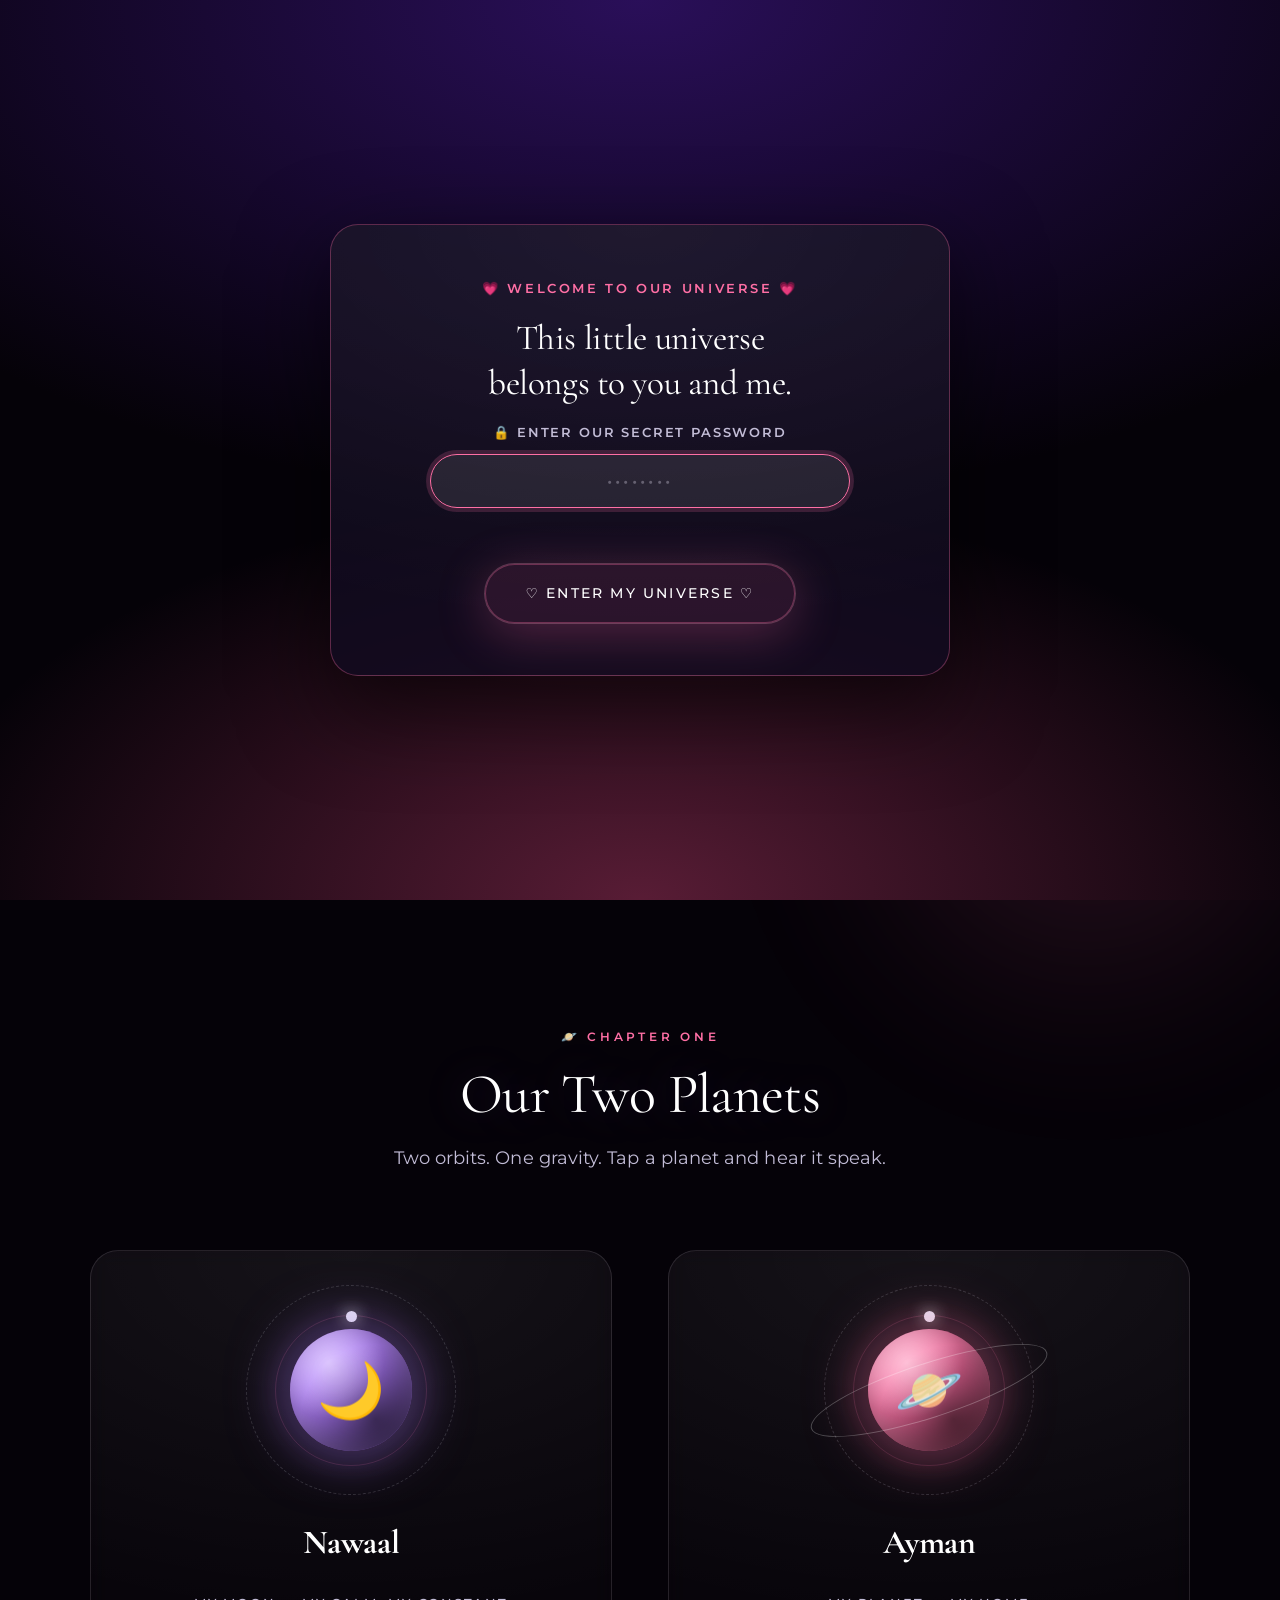
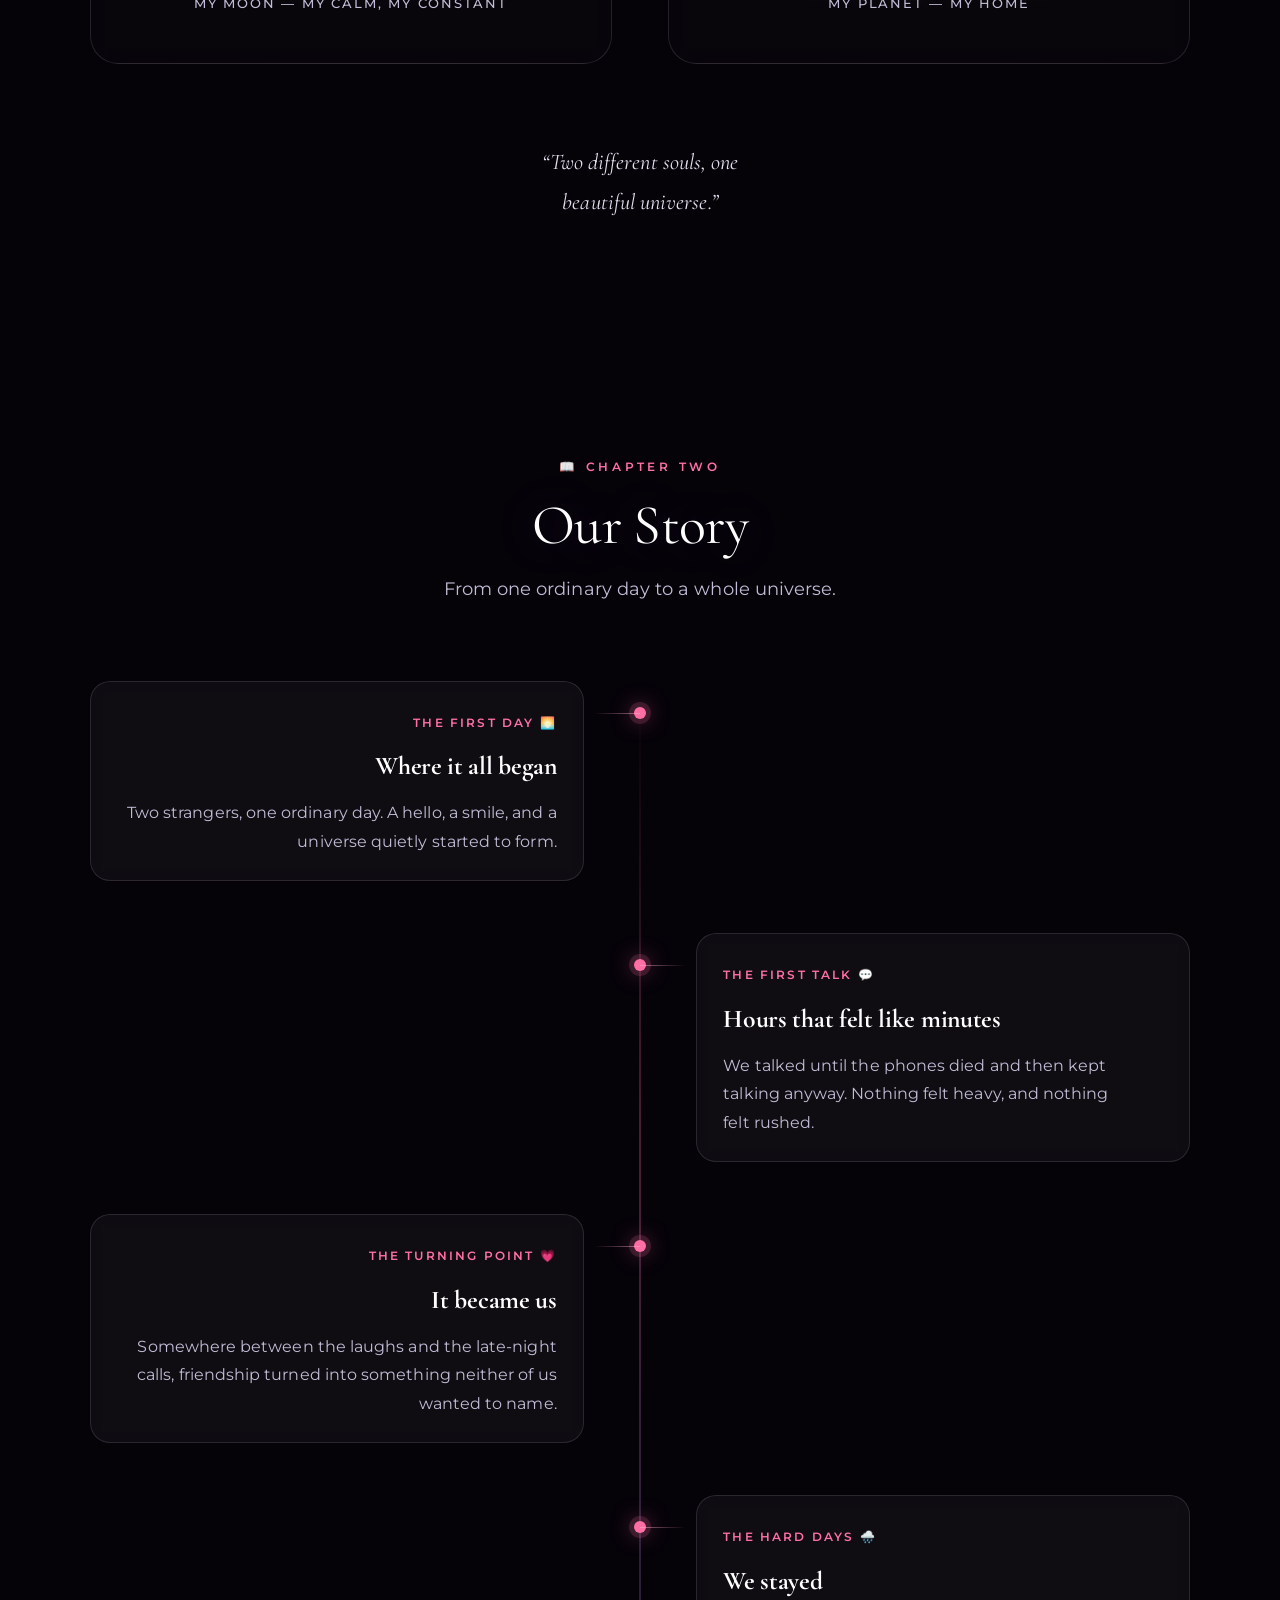
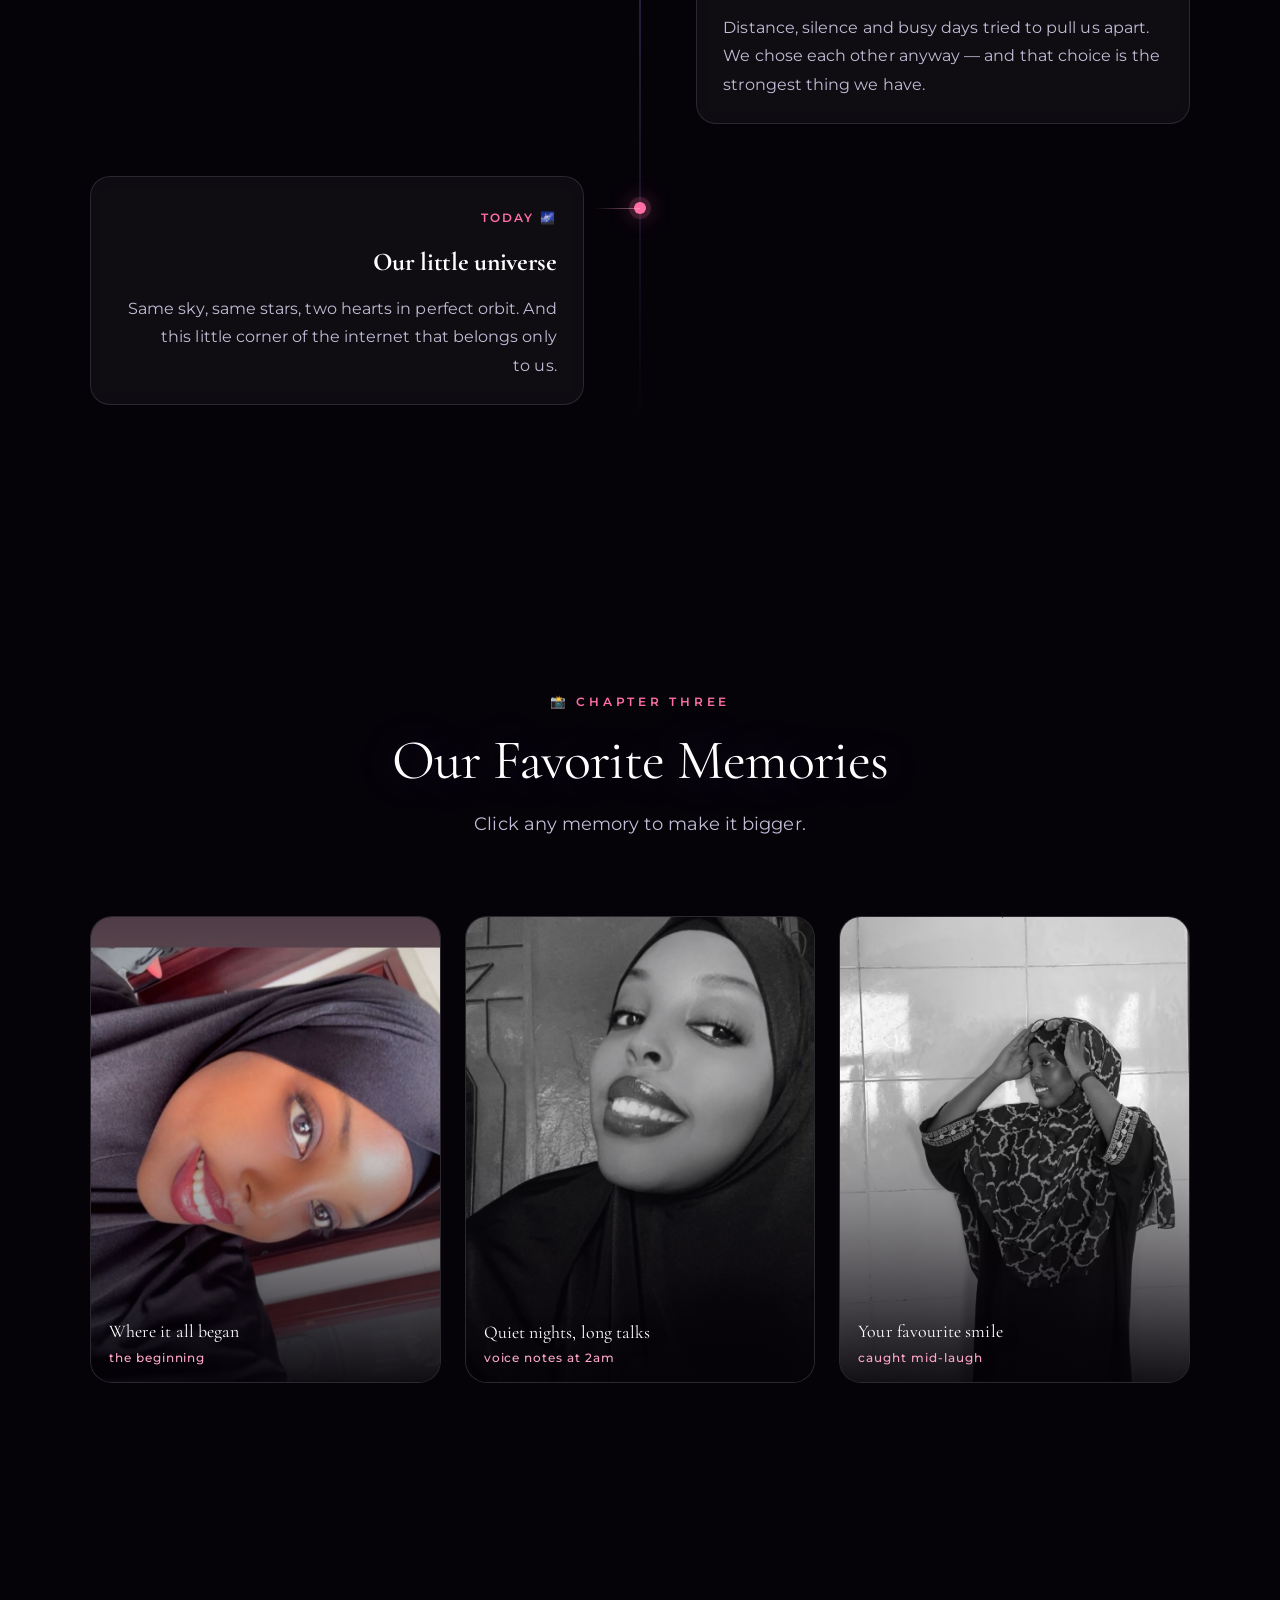
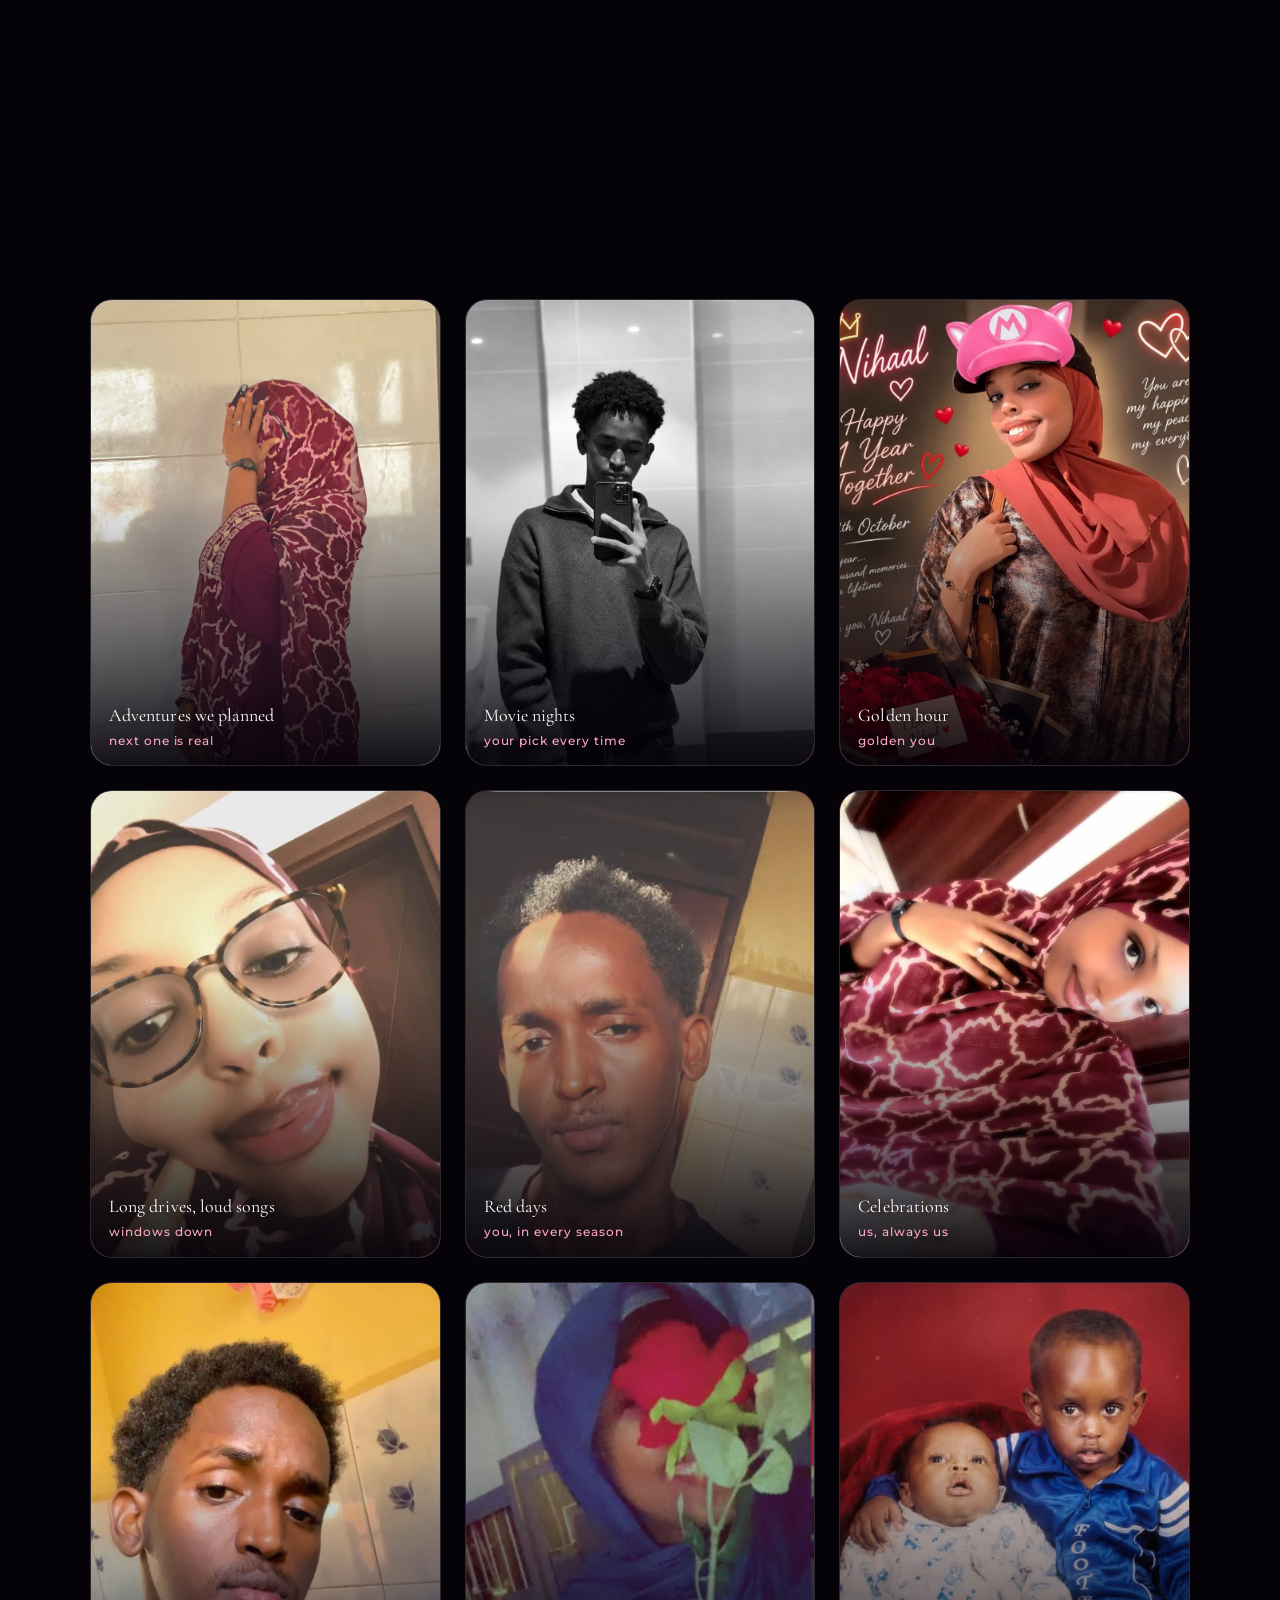
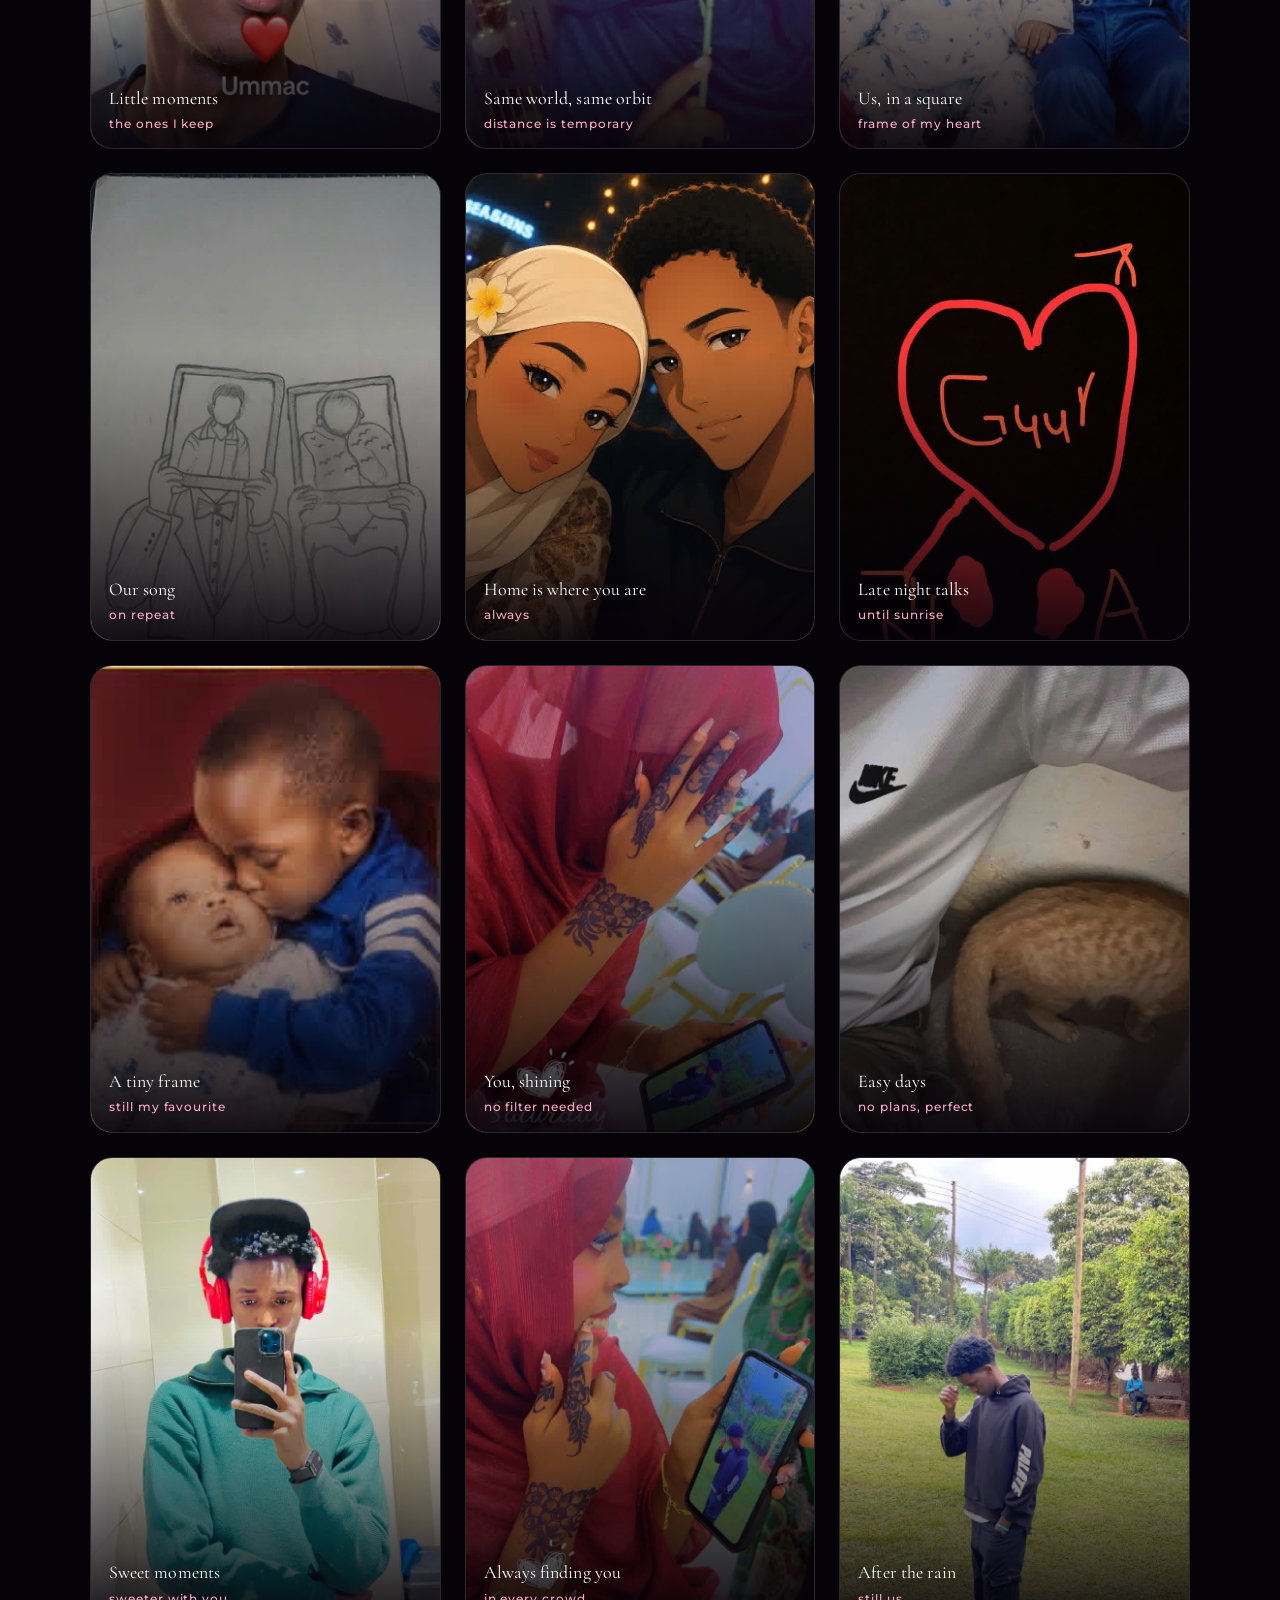
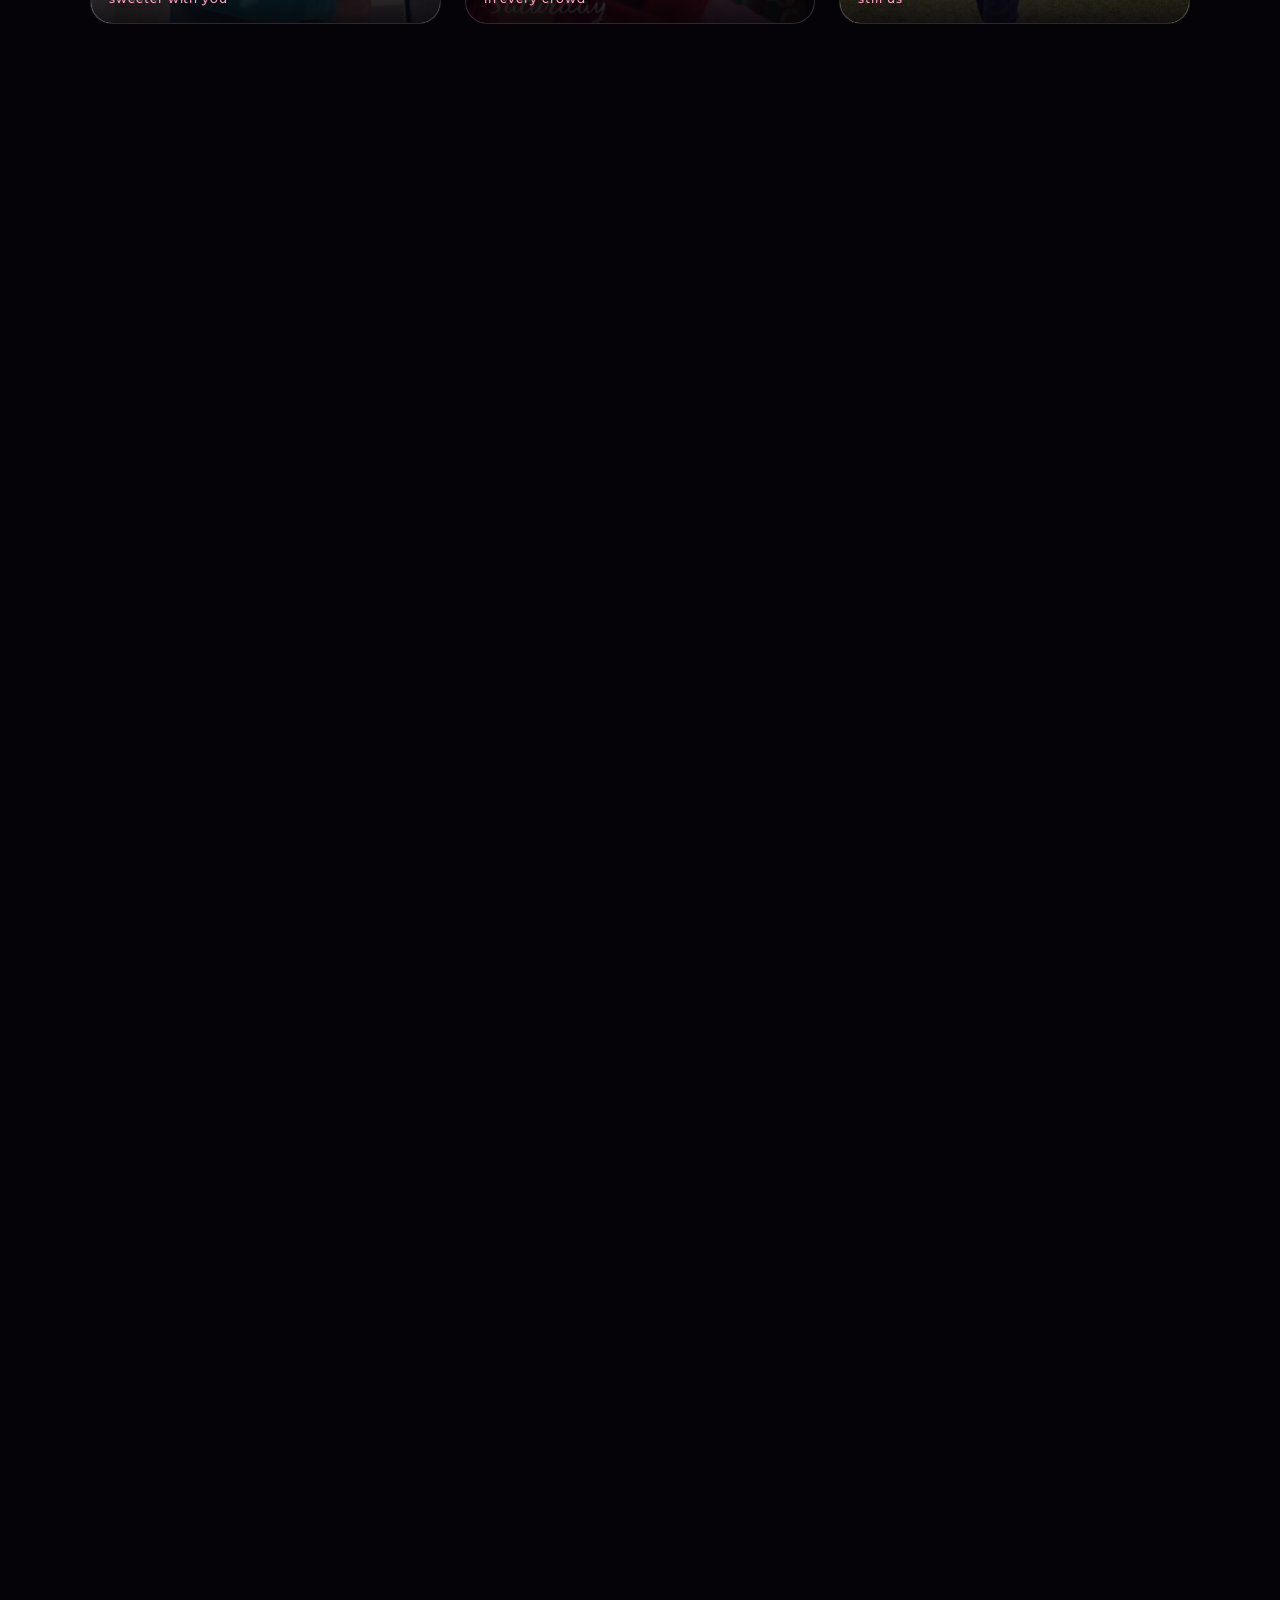
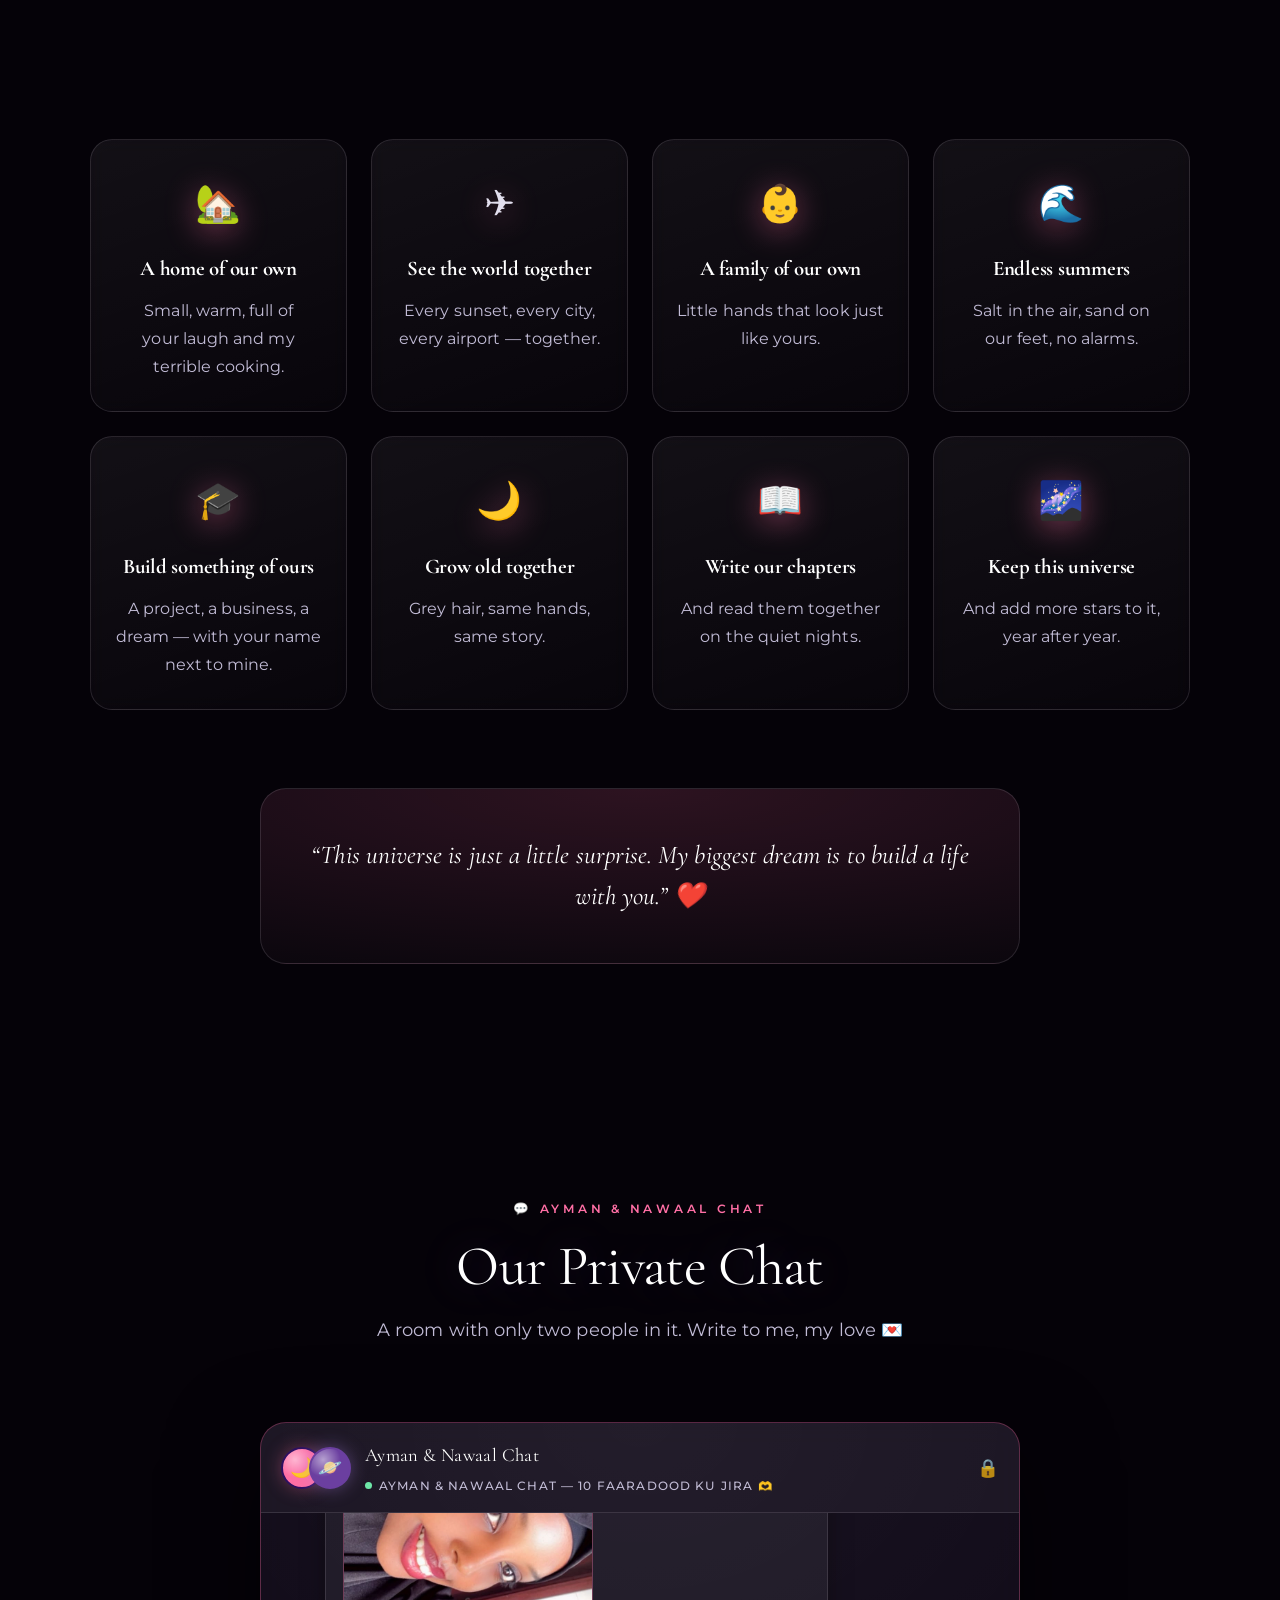
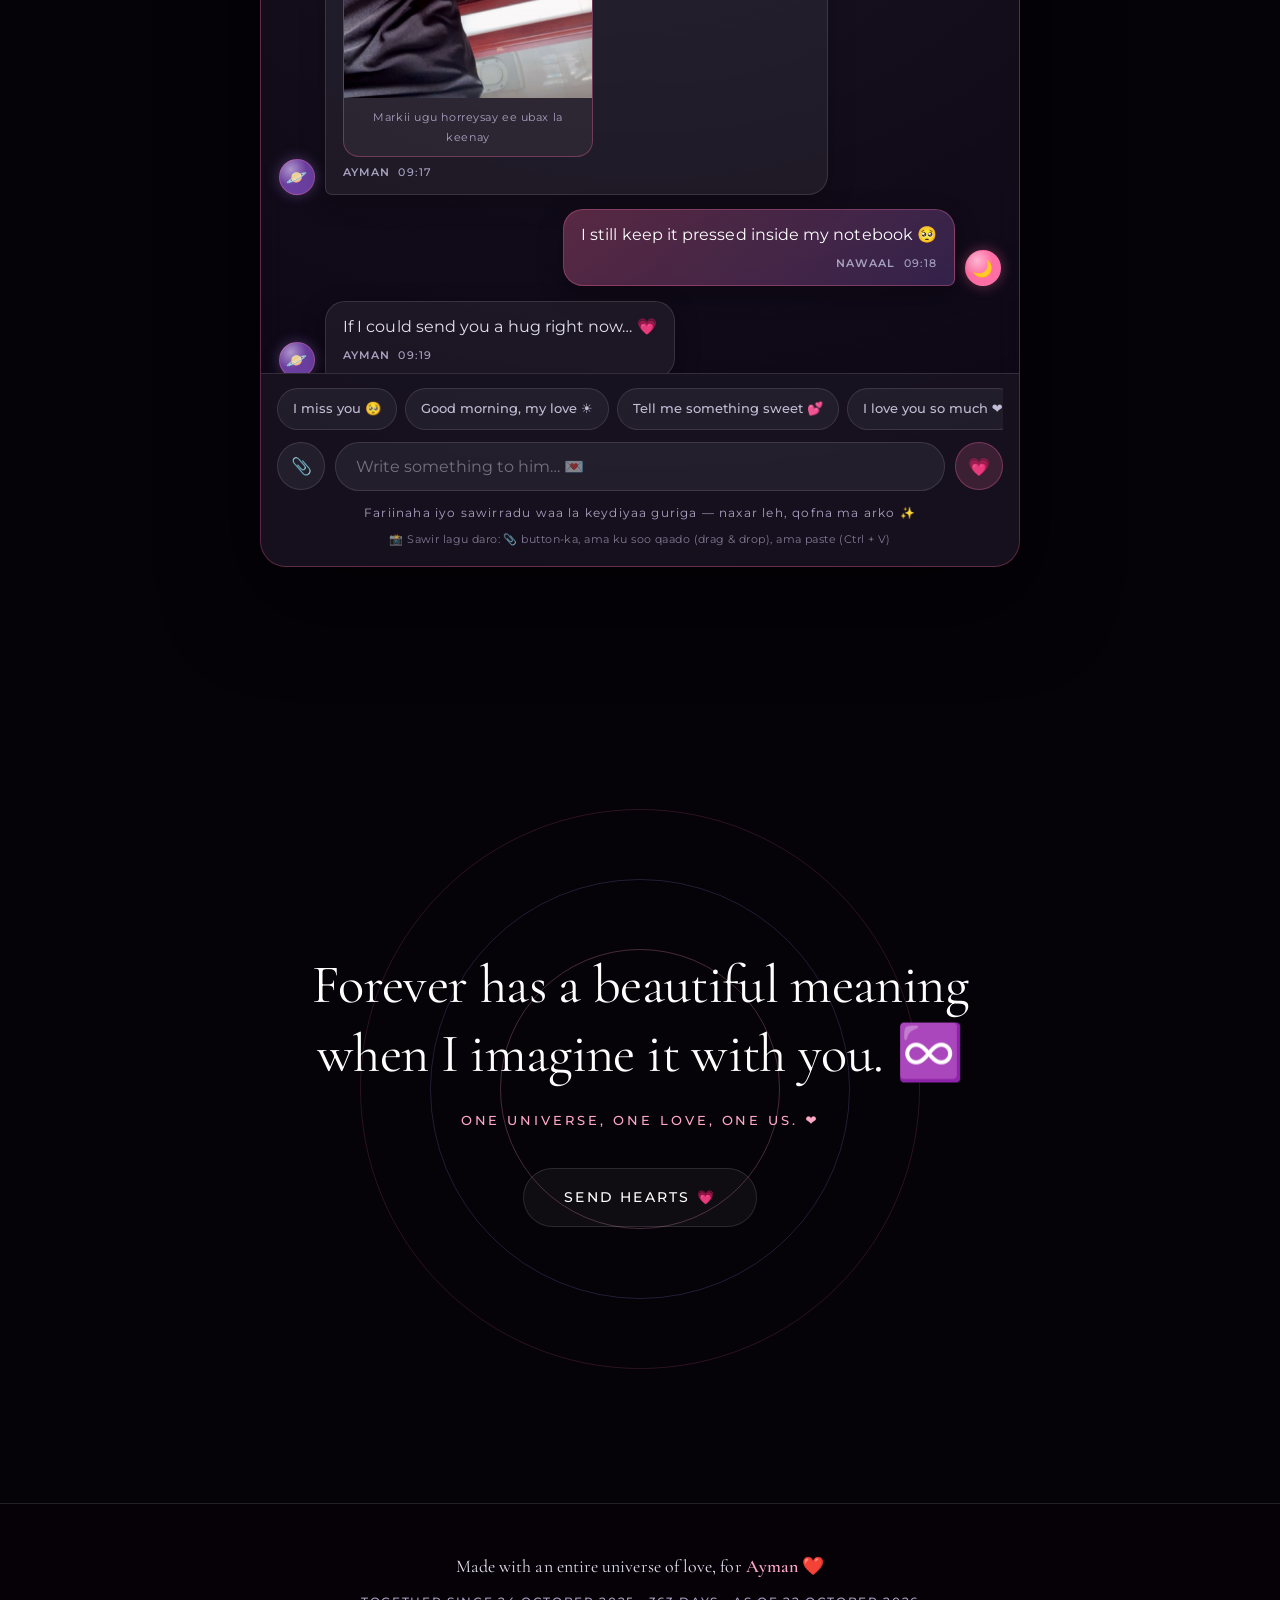
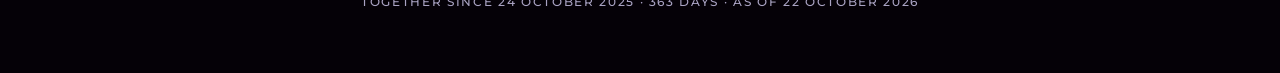
==== index.html @ 91f7f927 "Deploy our little universe to Netlify" ====
<!DOCTYPE html>
<html lang="so">
<head>
<meta charset="UTF-8" />
<meta name="viewport" content="width=device-width, initial-scale=1, viewport-fit=cover" />
<meta name="theme-color" content="#050208" />
<title>🌌 Our Little Universe — Nawaal &amp; Ayman</title>
<meta name="description" content="A universe made for two hearts. Happy Anniversary, My Love." />
<meta name="robots" content="noindex, nofollow" />
<meta property="og:type" content="website" />
<meta property="og:site_name" content="Our Little Universe" />
<meta property="og:title" content="Our Little Universe — Nawaal &amp; Ayman 🌌" />
<meta property="og:description" content="A universe made for two hearts. Happy Anniversary, My Love ❤️" />
<meta property="og:image" content="images/og-cover.jpg" />
<meta property="og:image:alt" content="Nawaal &amp; Ayman — Our Little Universe" />
<meta name="twitter:card" content="summary_large_image" />
<meta name="twitter:title" content="Our Little Universe — Nawaal &amp; Ayman 🌌" />
<meta name="twitter:description" content="A universe made for two hearts." />
<meta name="twitter:image" content="images/og-cover.jpg" />

<link rel="preconnect" href="https://fonts.googleapis.com" />
<link rel="preconnect" href="https://fonts.gstatic.com" crossorigin />
<link href="https://fonts.googleapis.com/css2?family=Cormorant+Garamond:ital,wght@0,400;0,600;1,400;1,600&family=Great+Vibes&family=Montserrat:wght@300;400;500;600&display=swap" rel="stylesheet" />
<link rel="stylesheet" href="assets/css/style.css" />
<link rel="stylesheet" href="assets/css/gate.css" />
<link rel="stylesheet" href="assets/css/chat.css" />
<link rel="stylesheet" href="assets/css/cake.css" />
<link rel="icon" href="data:image/svg+xml,<svg xmlns='http://www.w3.org/2000/svg' viewBox='0 0 100 100'><text y='.9em' font-size='90'>🌌</text></svg>" />
<link rel="apple-touch-icon" href="images/og-cover.jpg" />
<link rel="manifest" href="site.webmanifest" />
<noscript><style>.gate { display: none !important; }</style></noscript>
</head>
<body>

<!-- ============ SECRET GATE ============ -->
<div class="gate" id="gate" role="dialog" aria-modal="true" aria-label="Secret entrance">

  <!-- Step 1 — password -->
  <section class="gate__screen is-active" id="gatePass">
    <div class="gate__card">
      <p class="gate__kicker">💗 Welcome to Our Universe 💗</p>
      <h2 class="gate__title">This little universe belongs to you and me.</h2>
      <form class="gate__form" id="gateForm" novalidate>
        <label class="gate__label" for="gatePassInput">🔒 Enter Our Secret Password</label>
        <input class="gate__input" id="gatePassInput" type="password" autocomplete="off" spellcheck="false" placeholder="••••••••" aria-describedby="gateMsg" />
        <p class="gate__msg" id="gateMsg" role="alert"></p>
        <button class="btn btn--glow gate__submit" type="submit"><span>♡ Enter My Universe ♡</span></button>
      </form>
    </div>
  </section>

  <!-- Step 2 — secret questions -->
  <section class="gate__screen" id="gateQuiz">
    <div class="gate__card">
      <p class="gate__kicker" id="quizKicker">Question 1 ❤️</p>
      <h2 class="gate__title" id="quizQuestion">What is my name?</h2>
      <div class="gate__options" id="quizOptions"></div>
      <p class="gate__msg" id="quizMsg" role="alert"></p>
      <div class="gate__progress"><i id="quizBar"></i></div>
    </div>
  </section>

  <!-- Step 3 — unlocked -->
  <section class="gate__screen" id="gateDone">
    <div class="gate__card">
      <p class="gate__kicker">🌌</p>
      <h2 class="gate__title gate__title--win">CONGRATULATIONS, MY LOVE! ❤️</h2>
      <p class="gate__lead">You have unlocked our little universe.</p>
      <button class="btn btn--glow" id="gateEnter" type="button"><span>✨ ENTER OUR UNIVERSE ✨</span></button>
    </div>
  </section>

</div>

<!-- ============ CELEBRATION CAKE ============ -->
<div class="cake" id="cake" hidden role="dialog" aria-modal="true" aria-label="Happy anniversary">
  <div class="cake__confetti" id="cakeConfetti" aria-hidden="true"></div>
  <div class="cake__inner">
    <p class="cake__kicker">🎂 Our Little Universe</p>
    <h2 class="cake__title">Happy Anniversary</h2>
    <p class="cake__names">Ayman &amp; Nawaal</p>
    <p class="cake__since" id="cakeSince"></p>

    <div class="cake__stage" aria-hidden="true">
      <div class="cake__glow"></div>
      <div class="cake__candles">
        <span class="candle"><i class="candle__flame"></i><i class="candle__smoke"></i></span>
        <span class="candle"><i class="candle__flame"></i><i class="candle__smoke"></i></span>
        <span class="candle"><i class="candle__flame"></i><i class="candle__smoke"></i></span>
        <span class="candle"><i class="candle__flame"></i><i class="candle__smoke"></i></span>
        <span class="candle"><i class="candle__flame"></i><i class="candle__smoke"></i></span>
      </div>
      <div class="cake__layer cake__layer--top">
        <span class="cake__drip" style="left: 12px"></span>
        <span class="cake__drip" style="left: 52px"></span>
        <span class="cake__drip" style="left: 92px"></span>
      </div>
      <div class="cake__layer cake__layer--mid">
        <span class="cake__drip" style="left: 16px"></span>
        <span class="cake__drip" style="left: 66px"></span>
        <span class="cake__drip" style="left: 116px"></span>
      </div>
      <div class="cake__layer cake__layer--bottom">
        <span class="cake__drip" style="left: 22px"></span>
        <span class="cake__drip" style="left: 82px"></span>
        <span class="cake__drip" style="left: 142px"></span>
      </div>
      <div class="cake__sugar"></div>
      <div class="cake__plate"></div>
    </div>

    <button class="btn btn--glow cake__btn" id="cakeBtn" type="button"><span>🎂 Blow out the candles</span></button>
    <p class="cake__hint">Tag si uu dabadeed uu u galaa universe-ka 🌌</p>
  </div>
</div>

<!-- ============ BACKGROUND LAYERS ============ -->
<canvas id="starfield" aria-hidden="true"></canvas>
<div class="nebula nebula--1" aria-hidden="true"></div>
<div class="nebula nebula--2" aria-hidden="true"></div>
<div class="nebula nebula--3" aria-hidden="true"></div>
<div class="cursor-glow" id="cursorGlow" aria-hidden="true"></div>

<!-- ============ WELCOME / LOADER ============ -->
<div class="loader" id="loader">
  <div class="loader__inner">
    <p class="loader__eyebrow">A universe of two</p>
    <h1 class="loader__title">Welcome to Our Universe,<br /><span class="gradient-text">Ayman</span> ❤️</h1>
    <p class="loader__text">Out of billions of people, somehow, my heart found you.</p>
    <button class="btn btn--glow" id="enterBtn" type="button">
      <span>Enter Our Universe</span> <span class="btn__spark">✨</span>
    </button>
    <p class="loader__hint">🎵 Our piano starts when you enter</p>
  </div>
  <div class="loader__fade"></div>
</div>

<!-- ============ NAV ============ -->
<header class="nav" id="nav">
  <a class="nav__logo" href="#home">
    <span class="nav__logo-mark">✦</span>
    <span class="nav__logo-text">N &amp; A</span>
  </a>
  <nav class="nav__links" id="navLinks">
    <a href="#planets">Planets</a>
    <a href="#story">Story</a>
    <a href="#memories">Memories</a>
    <a href="#letter">Letter</a>
    <a href="#future">Future</a>
    <a href="#chat">Chat</a>
  </nav>
  <button class="nav__burger" id="navBurger" type="button" aria-label="Menu" aria-expanded="false">
    <span></span><span></span><span></span>
  </button>
  <button class="nav__music" id="musicBtn" type="button" aria-label="Toggle music" aria-pressed="false">
    <svg class="ico ico--on" viewBox="0 0 24 24" aria-hidden="true"><path d="M9 18V5l12-2v13"/><circle cx="6" cy="18" r="3"/><circle cx="18" cy="16" r="3"/></svg>
    <svg class="ico ico--off" viewBox="0 0 24 24" aria-hidden="true"><path d="M9 18V5l12-2v13"/><circle cx="6" cy="18" r="3"/><circle cx="18" cy="16" r="3"/><line x1="3" y1="3" x2="21" y2="21"/></svg>
  </button>
</header>

<main id="main">

  <!-- ============ HERO ============ -->
  <section class="hero section" id="home">
    <div class="hero__badge" data-reveal>
      <span class="pulse-dot"></span>
      <span id="anniversaryText">Happy Anniversary, My Love</span>
    </div>

    <h2 class="hero__title" data-reveal data-delay="1">
      One Universe, <span class="gradient-text">One Love</span>, One&nbsp;Us.
    </h2>

    <p class="hero__sub" data-reveal data-delay="2">
      A small corner of the internet, built only for us —
      <br class="br-mobile" /> and for every lifetime after this one.
    </p>

    <div class="countdown" data-reveal data-delay="3" id="countdown">
      <div class="countdown__cell"><b id="cdDays">0</b><span>Days of love</span></div>
      <div class="countdown__cell"><b id="cdHours">0</b><span>Hours</span></div>
      <div class="countdown__cell"><b id="cdMins">0</b><span>Minutes</span></div>
      <div class="countdown__cell"><b id="cdSecs">0</b><span>Seconds</span></div>
    </div>

    <p class="countdown__asof" id="cdAsOf" data-reveal data-delay="4"></p>

    <div class="hero__scroll" data-reveal data-delay="5">
      <span>scroll</span>
      <span class="mouse"><i></i></span>
    </div>
  </section>

  <!-- ============ PLANETS ============ -->
  <section class="section section--pad" id="planets">
    <header class="sec-head" data-reveal>
      <p class="sec-head__eyebrow">🪐 Chapter one</p>
      <h3 class="sec-head__title">Our Two Planets</h3>
      <p class="sec-head__lead">Two orbits. One gravity. Tap a planet and hear it speak.</p>
    </header>

    <div class="planets" id="planetsRow"><!-- rendered by JS --></div>

    <p class="planets__quote" data-reveal>“Two different souls, one beautiful universe.”</p>
  </section>

  <!-- ============ STORY ============ -->
  <section class="section section--pad" id="story">
    <header class="sec-head" data-reveal>
      <p class="sec-head__eyebrow">📖 Chapter two</p>
      <h3 class="sec-head__title">Our Story</h3>
      <p class="sec-head__lead">From one ordinary day to a whole universe.</p>
    </header>

    <div class="timeline" id="timeline"><!-- rendered by JS --></div>
  </section>

  <!-- ============ MEMORIES ============ -->
  <section class="section section--pad" id="memories">
    <header class="sec-head" data-reveal>
      <p class="sec-head__eyebrow">📸 Chapter three</p>
      <h3 class="sec-head__title">Our Favorite Memories</h3>
      <p class="sec-head__lead">Click any memory to make it bigger.</p>
    </header>

    <div class="mem-grid" id="memGrid"><!-- rendered by JS --></div>
  </section>

  <!-- ============ LETTER ============ -->
  <section class="section section--pad" id="letter">
    <header class="sec-head" data-reveal>
      <p class="sec-head__eyebrow">💌 Chapter four</p>
      <h3 class="sec-head__title">A Letter from My Heart</h3>
      <p class="sec-head__lead">Open it when you're ready, my love.</p>
    </header>

    <div class="envelope" id="envelope" data-reveal>
      <button class="envelope__btn" id="envelopeBtn" type="button" aria-label="Open the letter">
        <span class="envelope__flap"></span>
        <span class="envelope__body">
          <span class="envelope__seal">💌</span>
          <span class="envelope__to">To my favorite person, Ayman</span>
          <span class="envelope__hint">tap to open</span>
        </span>
      </button>
    </div>

    <article class="letter" id="letterPaper" hidden>
      <div class="letter__paper">
        <p class="letter__date" id="letterDate"></p>
        <div class="letter__body" id="letterBody"></div>
        <p class="letter__sign" id="letterSign"></p>
      </div>
    </article>
  </section>

  <!-- ============ FUTURE ============ -->
  <section class="section section--pad" id="future">
    <header class="sec-head" data-reveal>
      <p class="sec-head__eyebrow">🌙 Chapter five</p>
      <h3 class="sec-head__title">Our Future Universe</h3>
      <p class="sec-head__lead">The dreams we keep, and the life we'll build.</p>
    </header>

    <div class="dreams" id="dreamsRow"><!-- rendered by JS --></div>

    <div class="future-quote" data-reveal>
      <p>“This universe is just a little surprise. My biggest dream is to build a life with you.” ❤️</p>
    </div>
  </section>

  <!-- ============ CHAT ============ -->
  <section class="section section--pad" id="chat">
    <header class="sec-head" data-reveal>
      <p class="sec-head__eyebrow">💬 Ayman &amp; Nawaal chat</p>
      <h3 class="sec-head__title">Our Private Chat</h3>
      <p class="sec-head__lead">A room with only two people in it. Write to me, my love 💌</p>
    </header>

    <div class="chat-shell" data-reveal>
      <div class="chat__head">
        <div class="chat__faces" aria-hidden="true">
          <span class="chat__face">🌙</span>
          <span class="chat__face chat__face--b">🪐</span>
        </div>
        <div class="chat__who">
          <span class="chat__names">Ayman &amp; Nawaal Chat</span>
          <span class="chat__status"><i class="chat__live"></i><span id="chatStatus">Only two of us here 🫶</span></span>
        </div>
        <span class="chat__lock" aria-hidden="true">🔒</span>
      </div>

      <div class="chat__body" id="chatBody" role="log" aria-live="polite" aria-label="Chat messages"></div>

      <div class="chat__foot">
        <div class="chat__chips" id="chatChips"></div>

        <div class="chat__preview" id="chatPreview" hidden aria-label="Photos ready to send"></div>

        <form class="chat__form" id="chatForm">
          <input class="chat__file" id="chatFile" type="file" accept="image/*" multiple hidden />
          <button class="chat__attach" id="chatAttach" type="button" aria-label="Add photos" title="Add photos 📸">📎</button>
          <input class="chat__input" id="chatInput" type="text" placeholder="Write something to him… 💌" autocomplete="off" maxlength="300" aria-label="Your message" />
          <button class="chat__send" type="submit" aria-label="Send message">💗</button>
        </form>

        <p class="chat__note">Fariinaha iyo sawirradu waa la keydiyaa guriga — naxar leh, qofna ma arko ✨</p>
        <p class="chat__tip">📸 Sawir lagu daro: <b>📎</b> button-ka, ama ku soo qaado (drag &amp; drop), ama paste (Ctrl + V)</p>
      </div>
    </div>
  </section>

  <!-- ============ FINALE ============ -->
  <section class="section finale" id="finale">
    <div class="finale__rings" aria-hidden="true"><i></i><i></i><i></i></div>
    <h3 class="finale__title" data-reveal>Forever has a beautiful meaning<br />when I imagine it with you. ♾️</h3>
    <p class="finale__small" data-reveal>One Universe, One Love, One Us. ❤️</p>
    <button class="btn btn--soft" id="heartsBtn" type="button">Send hearts 💗</button>
  </section>

</main>

<footer class="footer">
  <p>Made with an entire universe of love, for <b id="footerName">Ayman</b> ❤️</p>
  <p class="footer__tiny" id="footerSince"></p>
</footer>

<!-- ============ LIGHTBOX ============ -->
<div class="lightbox" id="lightbox" hidden>
  <button class="lightbox__close" id="lightboxClose" type="button" aria-label="Close">✕</button>
  <figure class="lightbox__fig">
    <img id="lightboxImg" alt="" />
    <div class="lightbox__ph" id="lightboxPh" hidden></div>
    <figcaption id="lightboxCap"></figcaption>
  </figure>
</div>

<!-- ============ TOAST ============ -->
<div class="toast" id="toast" role="status" aria-live="polite"></div>

<script src="assets/js/data.js"></script>
<script src="assets/js/photos.js"></script>
<script src="assets/js/cake.js"></script>
<script src="assets/js/gate.js"></script>
<script src="assets/js/chat.js"></script>
<script src="assets/js/script.js"></script>
</body>
</html>
---- assets/css/style.css ----
/* =========================================================
   🌌 OUR LITTLE UNIVERSE — design system
   Colors: deep purple · black · pink · silver
   ========================================================= */

:root {
  --black:      #050208;
  --ink:        #0a0414;
  --purple-900: #14062b;
  --purple-800: #1e0a3d;
  --purple-700: #2d1060;
  --purple-500: #6b3fa0;
  --purple-300: #a985e8;
  --pink:       #ff6fa5;
  --pink-soft:  #ffa8c5;
  --pink-deep:  #e0477f;
  --silver:     #e2dfee;
  --silver-dim: #a9a2c2;
  --silver-soft:#c2bcd6;
  --gold:       #f4d9a8;

  --grad-pink:   linear-gradient(120deg, #ffa8c5 0%, #ff6fa5 45%, #b57bff 100%);
  --grad-purple: linear-gradient(120deg, #a985e8 0%, #ff6fa5 100%);

  --glass:      rgba(255, 255, 255, 0.045);
  --glass-2:    rgba(255, 255, 255, 0.075);
  --stroke:     rgba(217, 213, 228, 0.14);
  --stroke-2:   rgba(255, 111, 165, 0.32);

  --font-script: "Great Vibes", "Segoe Script", cursive;
  --font-serif:  "Cormorant Garamond", Georgia, "Times New Roman", serif;
  --font-sans:   "Montserrat", "Segoe UI", system-ui, -apple-system, sans-serif;

  --maxw: 1180px;
  --ease: cubic-bezier(.22, 1, .36, 1);
  --nav-h: 68px;
}

*, *::before, *::after { box-sizing: border-box; }

html {
  scroll-behavior: smooth;
  scroll-padding-top: calc(var(--nav-h) + 16px);
  -webkit-text-size-adjust: 100%;
  text-size-adjust: 100%;
}

body {
  margin: 0;
  min-height: 100%;
  background: var(--black);
  color: var(--silver);
  font-family: var(--font-sans);
  font-weight: 400;
  font-size: clamp(1rem, .97rem + .18vw, 1.07rem);
  line-height: 1.8;
  letter-spacing: .004em;
  overflow-x: hidden;
  font-kerning: normal;
  font-variant-ligatures: common-ligatures;
  font-optical-sizing: auto;
  text-rendering: optimizeLegibility;
  -webkit-font-smoothing: antialiased;
  -moz-osx-font-smoothing: grayscale;
}

/* ---------- Readability helpers ---------- */
h1, h2, h3, h4 { text-wrap: balance; letter-spacing: -.012em; }
p { text-wrap: pretty; }
strong, b { font-weight: 600; color: #fff; }

body.is-locked { overflow: hidden; }

img { max-width: 100%; display: block; }
button { font: inherit; color: inherit; cursor: pointer; }
a { color: inherit; text-decoration: none; }

::selection { background: var(--pink); color: #14041c; }

::-webkit-scrollbar { width: 10px; }
::-webkit-scrollbar-track { background: #07030e; }
::-webkit-scrollbar-thumb {
  background: linear-gradient(var(--purple-500), var(--pink-deep));
  border-radius: 99px;
}

/* ---------- Background layers ---------- */
#starfield {
  position: fixed;
  inset: 0;
  width: 100%;
  height: 100%;
  z-index: 0;
  pointer-events: none;
}

.nebula {
  position: fixed;
  z-index: 0;
  border-radius: 50%;
  filter: blur(90px);
  opacity: .45;
  pointer-events: none;
  will-change: transform;
}
.nebula--1 {
  width: 52vw; height: 52vw; min-width: 340px; min-height: 340px;
  top: -12vw; left: -10vw;
  background: radial-gradient(circle, rgba(139, 74, 210, .55), transparent 68%);
  animation: drift1 26s var(--ease) infinite alternate;
}
.nebula--2 {
  width: 46vw; height: 46vw; min-width: 300px; min-height: 300px;
  bottom: -14vw; right: -8vw;
  background: radial-gradient(circle, rgba(255, 111, 165, .40), transparent 68%);
  animation: drift2 32s var(--ease) infinite alternate;
}
.nebula--3 {
  width: 34vw; height: 34vw; min-width: 240px; min-height: 240px;
  top: 38%; left: 52%;
  background: radial-gradient(circle, rgba(64, 140, 255, .22), transparent 70%);
  animation: drift3 38s var(--ease) infinite alternate;
}
@keyframes drift1 { to { transform: translate3d(9vw, 7vh, 0) scale(1.18); } }
@keyframes drift2 { to { transform: translate3d(-11vw, -6vh, 0) scale(1.22); } }
@keyframes drift3 { to { transform: translate3d(-7vw, 9vh, 0) scale(.85); } }

.cursor-glow {
  position: fixed;
  width: 380px; height: 380px;
  top: 0; left: 0;
  margin: -190px 0 0 -190px;
  border-radius: 50%;
  background: radial-gradient(circle, rgba(255, 111, 165, .13), transparent 62%);
  pointer-events: none;
  z-index: 1;
  opacity: 0;
  transition: opacity .5s ease;
  will-change: transform;
}
body.has-pointer .cursor-glow { opacity: 1; }

main, .nav, .footer { position: relative; z-index: 2; }

/* ---------- Loader ---------- */
.loader {
  position: fixed;
  inset: 0;
  z-index: 100;
  display: grid;
  place-items: center;
  text-align: center;
  padding: 24px;
  background:
    radial-gradient(120% 90% at 50% 0%, rgba(45, 16, 96, .85), transparent 60%),
    radial-gradient(90% 70% at 50% 100%, rgba(224, 71, 127, .35), transparent 62%),
    var(--black);
  transition: opacity 1.1s var(--ease), visibility 1.1s;
}
.loader.is-gone { opacity: 0; visibility: hidden; pointer-events: none; }

.loader__inner { max-width: 720px; animation: loaderIn 1.4s var(--ease) both; }
@keyframes loaderIn { from { opacity: 0; transform: translateY(26px); } }

.loader__eyebrow {
  font-size: .8rem;
  font-weight: 500;
  letter-spacing: .34em;
  text-transform: uppercase;
  color: var(--silver-soft);
  margin: 0 0 22px;
}
.loader__title {
  font-family: var(--font-script);
  font-weight: 400;
  font-size: clamp(2.5rem, 7vw, 4.8rem);
  line-height: 1.28;
  color: #fff;
  margin: 0 0 18px;
  text-shadow: 0 0 44px rgba(255, 111, 165, .38);
}
.loader__text {
  font-family: var(--font-serif);
  font-size: clamp(1.04rem, 2.6vw, 1.32rem);
  font-style: italic;
  line-height: 1.7;
  color: var(--silver-soft);
  margin: 0 0 40px;
}
.loader__hint {
  margin: 18px 0 0;
  font-size: .78rem;
  font-weight: 500;
  letter-spacing: .16em;
  text-transform: uppercase;
  color: var(--silver-dim);
}
.loader__fade {
  position: absolute; inset: 0;
  background: radial-gradient(circle at 50% 50%, transparent 55%, rgba(5, 2, 8, .9) 100%);
  pointer-events: none;
}

/* ---------- Buttons ---------- */
.btn {
  position: relative;
  display: inline-flex;
  align-items: center;
  gap: 10px;
  padding: 16px 40px;
  border: 1px solid var(--stroke-2);
  border-radius: 999px;
  background: rgba(255, 111, 165, .1);
  color: #fff;
  font-size: .86rem;
  font-weight: 500;
  letter-spacing: .16em;
  text-transform: uppercase;
  overflow: hidden;
  transition: transform .35s var(--ease), box-shadow .35s var(--ease), background .35s ease;
}
.btn::after {
  content: "";
  position: absolute; inset: 0;
  background: var(--grad-pink);
  opacity: 0;
  transition: opacity .35s ease;
  z-index: -1;
}
.btn > * { position: relative; z-index: 1; }
.btn:hover { transform: translateY(-3px); box-shadow: 0 14px 44px rgba(255, 111, 165, .32); }
.btn:hover::after { opacity: 1; }
.btn:active { transform: translateY(-1px) scale(.98); }

.btn--glow {
  box-shadow: 0 0 0 1px rgba(255, 168, 197, .25), 0 10px 50px rgba(255, 111, 165, .28);
  animation: btnPulse 3.4s ease-in-out infinite;
}
@keyframes btnPulse {
  0%, 100% { box-shadow: 0 0 0 1px rgba(255, 168, 197, .22), 0 10px 46px rgba(255, 111, 165, .22); }
  50%      { box-shadow: 0 0 0 1px rgba(255, 168, 197, .5), 0 16px 66px rgba(255, 111, 165, .46); }
}
.btn--soft { border-color: var(--stroke); background: var(--glass); }
.btn__spark { animation: twinkle 2.2s ease-in-out infinite; }
@keyframes twinkle { 0%,100% { opacity: .5; transform: scale(.9); } 50% { opacity: 1; transform: scale(1.12); } }

/* ---------- Nav ---------- */
.nav {
  position: fixed;
  top: 0; left: 0; right: 0;
  height: var(--nav-h);
  z-index: 50;
  display: flex;
  align-items: center;
  justify-content: space-between;
  gap: 18px;
  padding: 0 clamp(16px, 4vw, 46px);
  background: rgba(5, 2, 8, .55);
  backdrop-filter: blur(16px);
  -webkit-backdrop-filter: blur(16px);
  border-bottom: 1px solid transparent;
  transform: translateY(-100%);
  transition: transform .8s var(--ease), background .4s ease, border-color .4s ease;
}
.nav.is-visible { transform: translateY(0); }
.nav.is-scrolled { background: rgba(5, 2, 8, .85); border-color: var(--stroke); }

.nav__logo { display: flex; align-items: center; gap: 10px; }
.nav__logo-mark {
  color: var(--pink);
  font-size: 1.1rem;
  animation: twinkle 3s ease-in-out infinite;
}
.nav__logo-text {
  font-family: var(--font-serif);
  font-size: 1.16rem;
  letter-spacing: .16em;
  color: #fff;
}
.nav__links { display: flex; gap: clamp(14px, 2.6vw, 32px); }
.nav__links a {
  position: relative;
  font-size: .8rem;
  font-weight: 500;
  letter-spacing: .12em;
  text-transform: uppercase;
  color: var(--silver-soft);
  transition: color .3s ease;
}
.nav__links a::after {
  content: "";
  position: absolute; left: 0; bottom: -6px;
  width: 0; height: 1px;
  background: var(--pink);
  transition: width .35s var(--ease);
}
.nav__links a:hover { color: #fff; }
.nav__links a:hover::after, .nav__links a.is-active::after { width: 100%; }
.nav__links a.is-active { color: var(--pink-soft); }

.nav__burger {
  display: none;
  width: 40px; height: 40px;
  border-radius: 50%;
  border: 1px solid var(--stroke);
  background: var(--glass);
  padding: 0;
  place-items: center;
  gap: 4px;
  flex-direction: column;
}
.nav__burger span {
  display: block;
  width: 16px; height: 1.5px;
  background: var(--silver);
  border-radius: 2px;
  transition: transform .35s var(--ease), opacity .25s ease;
}
.nav__burger[aria-expanded="true"] span:nth-child(1) { transform: translateY(5.5px) rotate(45deg); }
.nav__burger[aria-expanded="true"] span:nth-child(2) { opacity: 0; }
.nav__burger[aria-expanded="true"] span:nth-child(3) { transform: translateY(-5.5px) rotate(-45deg); }

.nav__music {
  width: 40px; height: 40px;
  display: grid; place-items: center;
  border-radius: 50%;
  border: 1px solid var(--stroke);
  background: var(--glass);
  transition: border-color .3s ease, background .3s ease, transform .3s var(--ease);
}.nav__music:hover { border-color: var(--stroke-2); transform: scale(1.07); }
.nav__music .ico { width: 18px; height: 18px; fill: none; stroke: var(--silver); stroke-width: 1.7; stroke-linecap: round; stroke-linejoin: round; }
.nav__music .ico--off { display: none; }
.nav__music[aria-pressed="true"] { background: rgba(255, 111, 165, .16); border-color: var(--stroke-2); }
.nav__music[aria-pressed="true"] .ico--on { display: none; }
.nav__music[aria-pressed="true"] .ico--off { display: block; }

/* ---------- Layout ---------- */
.section {
  position: relative;
  padding: clamp(72px, 12vh, 130px) clamp(18px, 5vw, 40px);
  max-width: var(--maxw);
  margin: 0 auto;
}
.section--pad { padding-top: clamp(80px, 14vh, 150px); }

.sec-head { text-align: center; margin-bottom: clamp(44px, 7vw, 76px); }
.sec-head__eyebrow {
  margin: 0 0 14px;
  font-size: .78rem;
  font-weight: 600;
  letter-spacing: .3em;
  text-transform: uppercase;
  color: var(--pink);
}
.sec-head__title {
  margin: 0 0 16px;
  font-family: var(--font-serif);
  font-weight: 400;
  font-size: clamp(2rem, 5.6vw, 3.5rem);
  line-height: 1.16;
  color: #fff;
  text-shadow: 0 0 46px rgba(169, 133, 232, .3);
}
.sec-head__lead {
  margin: 0 auto;
  max-width: 48ch;
  font-size: clamp(.98rem, 2.2vw, 1.1rem);
  line-height: 1.75;
  color: var(--silver-soft);
}

.gradient-text {
  background: var(--grad-pink);
  -webkit-background-clip: text;
  background-clip: text;
  color: transparent;
}

/* ---------- Hero ---------- */
.hero {
  min-height: 100vh;
  min-height: 100svh;
  display: flex;
  flex-direction: column;
  align-items: center;
  justify-content: center;
  text-align: center;
  gap: 4px;
  padding-top: calc(var(--nav-h) + 30px);
}
.hero__badge {
  display: inline-flex;
  align-items: center;
  gap: 10px;
  padding: 10px 22px;
  margin-bottom: 28px;
  border: 1px solid var(--stroke-2);
  border-radius: 999px;
  background: rgba(255, 111, 165, .09);
  font-size: .8rem;
  font-weight: 500;
  letter-spacing: .16em;
  text-transform: uppercase;
  color: var(--pink-soft);
}
.pulse-dot {
  width: 7px; height: 7px;
  border-radius: 50%;
  background: var(--pink);
  box-shadow: 0 0 0 0 rgba(255, 111, 165, .6);
  animation: pulse 2.1s infinite;
}
@keyframes pulse {
  70%  { box-shadow: 0 0 0 11px rgba(255, 111, 165, 0); }
  100% { box-shadow: 0 0 0 0 rgba(255, 111, 165, 0); }
}
.hero__title {
  margin: 0 0 22px;
  font-family: var(--font-serif);
  font-weight: 400;
  font-size: clamp(2.3rem, 7.4vw, 5.2rem);
  line-height: 1.12;
  letter-spacing: -.015em;
  color: #fff;
  text-shadow: 0 0 60px rgba(255, 111, 165, .22);
}
.hero__sub {
  margin: 0 0 48px;
  max-width: 44ch;
  font-family: var(--font-serif);
  font-style: italic;
  font-size: clamp(1.04rem, 2.5vw, 1.32rem);
  line-height: 1.7;
  color: var(--silver-soft);
}

.countdown {
  display: flex;
  gap: clamp(10px, 2.6vw, 22px);
  flex-wrap: wrap;
  justify-content: center;
  margin-bottom: 60px;
}
.countdown__cell {
  min-width: 92px;
  padding: 16px 12px;
  border: 1px solid var(--stroke);
  border-radius: 18px;
  background: var(--glass);
  backdrop-filter: blur(8px);
  -webkit-backdrop-filter: blur(8px);
  transition: transform .4s var(--ease), border-color .4s ease, box-shadow .4s ease;
}
.countdown__cell:hover {
  transform: translateY(-5px);
  border-color: var(--stroke-2);
  box-shadow: 0 14px 40px rgba(255, 111, 165, .16);
}
.countdown__cell b {
  display: block;
  font-family: var(--font-serif);
  font-size: clamp(1.7rem, 4.4vw, 2.4rem);
  font-weight: 600;
  line-height: 1;
  color: #fff;
  font-variant-numeric: tabular-nums;
}
.countdown__cell span {
  display: block;
  margin-top: 10px;
  font-size: .72rem;
  font-weight: 500;
  letter-spacing: .14em;
  text-transform: uppercase;
  color: var(--silver-soft);
}

.countdown__asof {
  margin: -34px 0 60px;
  text-align: center;
  font-size: .74rem;
  font-weight: 500;
  letter-spacing: .16em;
  text-transform: uppercase;
  color: var(--silver-dim);
}

.hero__scroll {
  position: absolute;
  bottom: 26px;
  display: flex;
  flex-direction: column;
  align-items: center;
  gap: 10px;
  font-size: .7rem;
  font-weight: 500;
  letter-spacing: .26em;
  text-transform: uppercase;
  color: var(--silver-dim);
}
.mouse {
  width: 24px; height: 38px;
  border: 1px solid rgba(217, 213, 228, .3);
  border-radius: 14px;
  display: grid;
  justify-items: center;
  padding-top: 7px;
}
.mouse i {
  width: 3px; height: 7px;
  border-radius: 2px;
  background: var(--pink);
  animation: wheel 1.9s ease-in-out infinite;
}
@keyframes wheel {
  0%   { opacity: 0; transform: translateY(0); }
  35%  { opacity: 1; }
  100% { opacity: 0; transform: translateY(11px); }
}

/* ---------- Planets ---------- */
.planets {
  display: grid;
  grid-template-columns: repeat(auto-fit, minmax(min(100%, 290px), 1fr));
  gap: clamp(24px, 5vw, 56px);
  align-items: start;
}
.planet {
  position: relative;
  display: flex;
  flex-direction: column;
  align-items: center;
  gap: 18px;
  padding: 34px 24px 30px;
  border: 1px solid var(--stroke);
  border-radius: 28px;
  background: radial-gradient(120% 90% at 50% 0%, rgba(255, 255, 255, .07), rgba(255, 255, 255, .015));
  backdrop-filter: blur(10px);
  -webkit-backdrop-filter: blur(10px);
  text-align: center;
  overflow: hidden;
  transition: transform .6s var(--ease), border-color .5s ease, box-shadow .6s ease;
}
.planet:hover {
  transform: translateY(-10px);
  border-color: var(--stroke-2);
  box-shadow: 0 26px 70px rgba(255, 111, 165, .18);
}
.planet.is-open { border-color: var(--stroke-2); box-shadow: 0 20px 60px rgba(255, 111, 165, .22); }

.planet__stage {
  position: relative;
  width: clamp(170px, 40vw, 210px);
  aspect-ratio: 1;
  display: grid;
  place-items: center;
  animation: float 7s ease-in-out infinite;
}
.planet__orbit {
  position: absolute;
  inset: 0;
  border: 1px dashed rgba(217, 213, 228, .18);
  border-radius: 50%;
  animation: spin 26s linear infinite;
}
.planet__orbit--inner {
  inset: 14%;
  border-style: solid;
  border-color: rgba(255, 111, 165, .16);
  animation-duration: 17s;
  animation-direction: reverse;
}
.planet__moon {
  position: absolute;
  top: -5px; left: 50%;
  width: 11px; height: 11px;
  margin-left: -5.5px;
  border-radius: 50%;
  background: var(--silver);
  box-shadow: 0 0 16px rgba(255, 255, 255, .85);
}
@keyframes spin { to { transform: rotate(360deg); } }

.planet__body {
  position: relative;
  width: 58%;
  aspect-ratio: 1;
  border-radius: 50%;
  display: grid;
  place-items: center;
  font-size: clamp(2.4rem, 9vw, 3.4rem);
  cursor: pointer;
  background:
    radial-gradient(circle at 32% 28%, rgba(255, 255, 255, .55), transparent 46%),
    radial-gradient(circle at 70% 74%, rgba(0, 0, 0, .5), transparent 60%),
    var(--planet-a, #ff6fa5);
  box-shadow:
    inset -16px -18px 40px rgba(0, 0, 0, .55),
    inset 12px 10px 30px rgba(255, 255, 255, .18),
    0 0 60px var(--planet-glow, rgba(255, 111, 165, .5));
  transition: transform .5s var(--ease);
}
.planet__body:hover { transform: scale(1.09); }
.planet__body::after {
  content: "";
  position: absolute; inset: -14%;
  border-radius: 50%;
  background: radial-gradient(circle, transparent 58%, var(--planet-glow, rgba(255, 111, 165, .35)) 100%);
  filter: blur(10px);
  opacity: .65;
  z-index: -1;
}
@keyframes float {
  0%, 100% { transform: translateY(-7px); }
  50%      { transform: translateY(7px); }
}
.planet__ring {
  position: absolute;
  width: 118%;
  height: 26%;
  border: 1px solid rgba(255, 255, 255, .26);
  border-radius: 50%;
  transform: rotate(-18deg);
  pointer-events: none;
}

.planet__name {
  margin: 0;
  font-family: var(--font-serif);
  font-size: clamp(1.6rem, 4.4vw, 2.1rem);
  color: #fff;
}
.planet__tag {
  margin: 0;
  font-size: .8rem;
  font-weight: 500;
  letter-spacing: .14em;
  text-transform: uppercase;
  color: var(--silver-soft);
}

.planet__msg {
  margin: 0;
  max-height: 0;
  opacity: 0;
  overflow: hidden;
  transition: max-height .7s var(--ease), opacity .6s ease, margin-top .6s var(--ease);
  font-family: var(--font-serif);
  font-style: italic;
  font-size: 1.08rem;
  line-height: 1.72;
  color: var(--pink-soft);
}
.planet.is-open .planet__msg {
  max-height: 260px;
  opacity: 1;
  margin-top: 6px;
}

.planets__quote {
  margin: clamp(46px, 8vw, 78px) auto 0;
  max-width: 34ch;
  text-align: center;
  font-family: var(--font-serif);
  font-style: italic;
  font-size: clamp(1.05rem, 3vw, 1.4rem);
  color: var(--silver);
  opacity: .9;
}

/* ---------- Timeline ---------- */
.timeline { position: relative; padding-left: 0; }
.timeline::before {
  content: "";
  position: absolute;
  left: 50%;
  top: 8px; bottom: 8px;
  width: 1px;
  background: linear-gradient(180deg, transparent, rgba(255, 111, 165, .55), rgba(169, 133, 232, .45), transparent);
  transform: translateX(-50%);
}
.tl-item {
  position: relative;
  width: 50%;
  padding: 0 clamp(26px, 4.4vw, 58px) clamp(30px, 5vw, 52px) 0;
  text-align: right;
}
.tl-item:nth-child(even) {
  margin-left: 50%;
  padding: 0 0 clamp(30px, 5vw, 52px) clamp(26px, 4.4vw, 58px);
  text-align: left;
}
.tl-item::before {
  content: "";
  position: absolute;
  top: 26px;
  right: -6px;
  width: 12px; height: 12px;
  border-radius: 50%;
  background: var(--pink);
  box-shadow: 0 0 0 5px rgba(255, 111, 165, .16), 0 0 22px rgba(255, 111, 165, .8);
}
.tl-item:nth-child(even)::before { right: auto; left: -6px; }
.tl-item::after {
  content: "";
  position: absolute;
  top: 32px;
  right: 0;
  width: 46px; height: 1px;
  background: linear-gradient(90deg, transparent, rgba(255, 168, 197, .55));
}
.tl-item:nth-child(even)::after {
  right: auto; left: 0;
  background: linear-gradient(270deg, transparent, rgba(255, 168, 197, .55));
}
.tl-card {
  padding: 24px 26px;
  border: 1px solid var(--stroke);
  border-radius: 20px;
  background: var(--glass);
  backdrop-filter: blur(8px);
  -webkit-backdrop-filter: blur(8px);
  transition: transform .5s var(--ease), border-color .5s ease, box-shadow .5s ease;
}
.tl-item:hover .tl-card {
  transform: translateY(-6px);
  border-color: var(--stroke-2);
  box-shadow: 0 18px 50px rgba(169, 133, 232, .16);
}
.tl-date {
  display: inline-block;
  margin-bottom: 10px;
  font-size: .75rem;
  font-weight: 600;
  letter-spacing: .18em;
  text-transform: uppercase;
  color: var(--pink);
}
.tl-title {
  margin: 0 0 10px;
  font-family: var(--font-serif);
  font-size: clamp(1.24rem, 3.2vw, 1.6rem);
  color: #fff;
}
.tl-text {
  margin: 0;
  font-size: 1rem;
  line-height: 1.78;
  color: var(--silver-soft);
}

/* ---------- Memories ---------- */
.mem-grid {
  display: grid;
  grid-template-columns: repeat(auto-fit, minmax(min(100%, 260px), 1fr));
  gap: clamp(14px, 2.6vw, 24px);
}
.mem {
  position: relative;
  margin: 0;
  aspect-ratio: 3 / 4;
  border: 1px solid var(--stroke);
  border-radius: 22px;
  overflow: hidden;
  background: var(--glass);
  cursor: pointer;
  isolation: isolate;
  transition: transform .55s var(--ease), border-color .5s ease, box-shadow .55s ease;
}
.mem:hover {
  transform: translateY(-8px) scale(1.015);
  border-color: var(--stroke-2);
  box-shadow: 0 26px 64px rgba(255, 111, 165, .2);
}
.mem__img {
  position: absolute; inset: 0;
  width: 100%; height: 100%;
  object-fit: cover;
  object-position: 50% 30%;
  transition: transform .8s var(--ease), filter .5s ease;
}
.mem:hover .mem__img { transform: scale(1.08); }
.mem__ph {
  position: absolute; inset: 0;
  display: grid;
  place-items: center;
  gap: 6px;
  align-content: center;
  font-size: 2.4rem;
  background: linear-gradient(150deg, var(--ph-a, #6b3fa0), var(--ph-b, #ff6fa5));
  opacity: .92;
}
.mem__ph span { font-size: .74rem; font-weight: 500; letter-spacing: .16em; text-transform: uppercase; color: rgba(255, 255, 255, .88); }
.mem__veil {
  position: absolute; inset: 0;
  background: linear-gradient(180deg, transparent 38%, rgba(5, 2, 8, .92) 100%);
  z-index: 2;
}
.mem__cap {
  position: absolute;
  left: 18px; right: 18px; bottom: 16px;
  z-index: 3;
  font-family: var(--font-serif);
  font-size: 1.12rem;
  line-height: 1.4;
  color: #fff;
  text-shadow: 0 2px 16px rgba(0, 0, 0, .85);
}
.mem__note {
  display: block;
  margin-top: 5px;
  font-family: var(--font-sans);
  font-size: .74rem;
  font-weight: 500;
  letter-spacing: .08em;
  color: var(--pink-soft);
}
.mem__zoom {
  position: absolute;
  top: 14px; right: 14px;
  z-index: 3;
  width: 30px; height: 30px;
  display: grid; place-items: center;
  border-radius: 50%;
  background: rgba(5, 2, 8, .55);
  border: 1px solid var(--stroke);
  font-size: .8rem;
  opacity: 0;
  transform: scale(.8);
  transition: opacity .35s ease, transform .35s var(--ease);
}
.mem:hover .mem__zoom { opacity: 1; transform: scale(1); }

/* ---------- Envelope + letter ---------- */
.envelope {
  display: flex;
  justify-content: center;
  perspective: 1200px;
}
.envelope__btn {
  position: relative;
  width: min(92vw, 460px);
  aspect-ratio: 3 / 2;
  border: 0;
  background: none;
  padding: 0;
  transform-style: preserve-3d;
  transition: transform .7s var(--ease);
}
.envelope__btn:hover { transform: translateY(-8px) rotateX(4deg); }
.envelope__body {
  position: absolute;
  inset: 0;
  border-radius: 18px;
  background: linear-gradient(150deg, #3a1560, #1c0a34);
  border: 1px solid var(--stroke-2);
  box-shadow: 0 26px 70px rgba(0, 0, 0, .55), inset 0 0 60px rgba(255, 111, 165, .12);
  display: flex;
  flex-direction: column;
  align-items: center;
  justify-content: center;
  gap: 8px;
  overflow: hidden;
}
.envelope__body::after {
  content: "";
  position: absolute; inset: 0;
  background: linear-gradient(115deg, transparent 30%, rgba(255, 255, 255, .10) 45%, transparent 60%);
  transform: translateX(-100%);
  animation: sheen 4.5s ease-in-out infinite;
}
@keyframes sheen {
  0%, 55% { transform: translateX(-100%); }
  100%    { transform: translateX(100%); }
}
.envelope__flap {
  position: absolute;
  top: 0; left: 0;
  width: 100%; height: 52%;
  background: linear-gradient(160deg, #4a1c78, #2a0f47);
  clip-path: polygon(0 0, 100% 0, 50% 100%);
  transform-origin: top center;
  transition: transform .8s var(--ease), opacity .8s ease;
  z-index: 3;
}
.envelope.is-open .envelope__flap { transform: rotateX(180deg); opacity: 0; }
.envelope__seal {
  position: relative;
  z-index: 4;
  font-size: 2.4rem;
  filter: drop-shadow(0 6px 16px rgba(255, 111, 165, .6));
  animation: sealPulse 2.8s ease-in-out infinite;
}
@keyframes sealPulse {
  0%, 100% { transform: scale(1); }
  50%      { transform: scale(1.12); }
}
.envelope__to {
  position: relative;
  z-index: 4;
  font-family: var(--font-serif);
  font-size: clamp(1rem, 3vw, 1.3rem);
  color: #fff;
}
.envelope__hint {
  position: relative;
  z-index: 4;
  font-size: .74rem;
  font-weight: 500;
  letter-spacing: .16em;
  text-transform: uppercase;
  color: var(--silver-soft);
}
.envelope.is-open .envelope__seal,
.envelope.is-open .envelope__to,
.envelope.is-open .envelope__hint { opacity: 0; transition: opacity .3s ease; }

.letter {
  margin: clamp(30px, 6vw, 54px) auto 0;
  max-width: min(92vw, 680px);
  animation: letterIn 1.1s var(--ease) both;
}
@keyframes letterIn {
  from { opacity: 0; transform: translateY(40px) scale(.96); }
}
.letter__paper {
  position: relative;
  padding: clamp(28px, 6vw, 56px);
  border-radius: 22px;
  border: 1px solid var(--stroke);
  background:
    linear-gradient(180deg, rgba(255, 255, 255, .07), rgba(255, 255, 255, .02)),
    rgba(20, 6, 43, .72);
  backdrop-filter: blur(14px);
  -webkit-backdrop-filter: blur(14px);
  box-shadow: 0 30px 80px rgba(0, 0, 0, .5);
  overflow: hidden;
}
.letter__paper::before {
  content: "💌";
  position: absolute;
  top: 18px; right: 22px;
  font-size: 1.6rem;
  opacity: .35;
}
.letter__date {
  margin: 0 0 24px;
  font-size: .74rem;
  font-weight: 600;
  letter-spacing: .2em;
  text-transform: uppercase;
  color: var(--pink);
}
.letter__body p {
  margin: 0 0 20px;
  font-family: var(--font-serif);
  font-size: clamp(1.08rem, 2.7vw, 1.3rem);
  line-height: 1.82;
  color: #efeaf7;
  opacity: 0;
  transform: translateY(14px);
  animation: lineIn .9s var(--ease) forwards;
}
.letter__body p.hi {
  font-family: var(--font-serif);
  font-style: italic;
  font-weight: 600;
  font-size: clamp(1.3rem, 3.4vw, 1.7rem);
  line-height: 1.62;
  background: var(--grad-pink);
  -webkit-background-clip: text;
  background-clip: text;
  color: transparent;
}
@keyframes lineIn { to { opacity: 1; transform: none; } }
.letter__sign {
  margin: 30px 0 0;
  text-align: right;
  font-family: var(--font-script);
  font-size: clamp(1.7rem, 5vw, 2.4rem);
  line-height: 1.3;
  color: var(--pink-soft);
  opacity: 0;
  animation: lineIn 1s var(--ease) .3s forwards;
}

/* ---------- Dreams ---------- */
.dreams {
  display: grid;
  grid-template-columns: repeat(auto-fit, minmax(min(100%, 240px), 1fr));
  gap: clamp(14px, 2.8vw, 24px);
}
.dream {
  padding: 30px 24px;
  border: 1px solid var(--stroke);
  border-radius: 22px;
  background: linear-gradient(160deg, rgba(255, 255, 255, .06), rgba(255, 255, 255, .015));
  backdrop-filter: blur(8px);
  -webkit-backdrop-filter: blur(8px);
  text-align: center;
  transition: transform .5s var(--ease), border-color .5s ease, box-shadow .5s ease;
}
.dream:hover {
  transform: translateY(-8px);
  border-color: var(--stroke-2);
  box-shadow: 0 24px 60px rgba(169, 133, 232, .2);
}
.dream__icon {
  font-size: 2.3rem;
  display: block;
  margin-bottom: 14px;
  filter: drop-shadow(0 6px 16px rgba(255, 111, 165, .45));
  transition: transform .5s var(--ease);
}
.dream:hover .dream__icon { transform: scale(1.18) rotate(-6deg); }
.dream__title {
  margin: 0 0 10px;
  font-family: var(--font-serif);
  font-size: 1.3rem;
  color: #fff;
}
.dream__text {
  margin: 0;
  font-size: 1rem;
  line-height: 1.75;
  color: var(--silver-soft);
}

.future-quote {
  margin: clamp(46px, 8vw, 78px) auto 0;
  padding: clamp(28px, 6vw, 46px);
  max-width: 760px;
  text-align: center;
  border: 1px solid var(--stroke);
  border-radius: 26px;
  background: radial-gradient(120% 120% at 50% 0%, rgba(255, 111, 165, .16), rgba(255, 255, 255, .02));
}
.future-quote p {
  margin: 0;
  font-family: var(--font-serif);
  font-style: italic;
  font-size: clamp(1.1rem, 3.2vw, 1.6rem);
  line-height: 1.6;
  color: #fff;
}

/* ---------- Finale ---------- */
.finale {
  text-align: center;
  min-height: 92vh;
  min-height: 92svh;
  display: flex;
  flex-direction: column;
  align-items: center;
  justify-content: center;
  gap: 18px;
}
.finale__rings {
  position: absolute;
  inset: 0;
  display: grid;
  place-items: center;
  pointer-events: none;
}
.finale__rings i {
  position: absolute;
  width: min(78vw, 560px);
  aspect-ratio: 1;
  border: 1px solid rgba(255, 111, 165, .16);
  border-radius: 50%;
  animation: ringPulse 7s ease-in-out infinite;
}
.finale__rings i:nth-child(2) { width: min(58vw, 420px); animation-delay: .8s; border-color: rgba(169, 133, 232, .2); }
.finale__rings i:nth-child(3) { width: min(38vw, 280px); animation-delay: 1.6s; border-color: rgba(255, 168, 197, .26); }
@keyframes ringPulse {
  0%, 100% { transform: scale(.9); opacity: .35; }
  50%      { transform: scale(1.06); opacity: .9; }
}
.finale__title {
  position: relative;
  margin: 0;
  font-family: var(--font-serif);
  font-weight: 400;
  font-size: clamp(1.8rem, 5.4vw, 3.4rem);
  line-height: 1.28;
  color: #fff;
}
.finale__small {
  position: relative;
  margin: 0 0 18px;
  font-size: .84rem;
  font-weight: 500;
  letter-spacing: .22em;
  text-transform: uppercase;
  color: var(--pink-soft);
}

/* ---------- Footer ---------- */
.footer {
  padding: 46px 20px 60px;
  text-align: center;
  border-top: 1px solid var(--stroke);
  background: rgba(5, 2, 8, .6);
}
.footer p { margin: 0; font-family: var(--font-serif); font-size: 1.12rem; color: var(--silver); }
.footer b { color: var(--pink-soft); font-weight: 600; }
.footer__tiny {
  margin-top: 10px !important;
  font-family: var(--font-sans) !important;
  font-size: .74rem !important;
  font-weight: 500;
  letter-spacing: .14em;
  text-transform: uppercase;
  color: var(--silver-dim) !important;
}

/* ---------- Lightbox ---------- */
.lightbox {
  position: fixed;
  inset: 0;
  z-index: 90;
  display: grid;
  place-items: center;
  padding: 22px;
  background: rgba(3, 1, 6, .92);
  backdrop-filter: blur(10px);
  -webkit-backdrop-filter: blur(10px);
  animation: fadeIn .4s ease both;
}
.lightbox[hidden] { display: none; }
@keyframes fadeIn { from { opacity: 0; } }
.lightbox__fig {
  margin: 0;
  max-width: min(94vw, 880px);
  animation: zoomIn .5s var(--ease) both;
}
@keyframes zoomIn { from { opacity: 0; transform: scale(.92); } }
.lightbox__fig img {
  width: 100%;
  max-height: 74svh;
  object-fit: contain;
  border-radius: 18px;
  border: 1px solid var(--stroke-2);
  box-shadow: 0 34px 90px rgba(0, 0, 0, .7);
}
.lightbox__ph {
  width: min(86vw, 520px);
  aspect-ratio: 4 / 5;
  max-height: 72svh;
  display: grid;
  place-items: center;
  align-content: center;
  gap: 14px;
  margin: 0 auto;
  border-radius: 18px;
  border: 1px solid var(--stroke-2);
  font-size: 4rem;
  background: linear-gradient(150deg, var(--ph-a, #6b3fa0), var(--ph-b, #ff6fa5));
  box-shadow: 0 34px 90px rgba(0, 0, 0, .6);
}
.lightbox__ph span {
  font-family: var(--font-sans);
  font-size: .74rem;
  font-weight: 500;
  letter-spacing: .18em;
  text-transform: uppercase;
  color: rgba(255, 255, 255, .92);
}
.lightbox__fig figcaption {
  margin-top: 18px;
  text-align: center;
  font-family: var(--font-serif);
  font-size: 1.16rem;
  line-height: 1.5;
  color: var(--silver);
}
.lightbox__close {
  position: absolute;
  top: 20px; right: 20px;
  width: 42px; height: 42px;
  border-radius: 50%;
  border: 1px solid var(--stroke);
  background: rgba(255, 255, 255, .06);
  font-size: 1.1rem;
  transition: transform .3s var(--ease), background .3s ease;
}
.lightbox__close:hover { transform: rotate(90deg); background: rgba(255, 111, 165, .22); }

/* ---------- Toast ---------- */
.toast {
  position: fixed;
  left: 50%;
  bottom: 30px;
  transform: translate(-50%, 24px);
  z-index: 95;
  padding: 13px 26px;
  border-radius: 999px;
  border: 1px solid var(--stroke-2);
  background: rgba(20, 6, 43, .92);
  backdrop-filter: blur(10px);
  color: var(--pink-soft);
  font-size: .84rem;
  font-weight: 500;
  letter-spacing: .08em;
  opacity: 0;
  pointer-events: none;
  transition: opacity .4s ease, transform .4s var(--ease);
}
.toast.is-on { opacity: 1; transform: translate(-50%, 0); }

/* ---------- Floating hearts / confetti ---------- */
.fx {
  position: fixed;
  z-index: 80;
  pointer-events: none;
  font-size: 18px;
  animation: rise linear forwards;
}
@keyframes rise {
  0%   { opacity: 0; transform: translate(0, 0) scale(.4) rotate(0deg); }
  12%  { opacity: 1; }
  100% { opacity: 0; transform: translate(var(--dx, 0), -108vh) scale(1.1) rotate(var(--rot, 220deg)); }
}

/* ---------- Reveal on scroll ---------- */
[data-reveal] {
  opacity: 0;
  transform: translateY(34px);
  transition: opacity .9s var(--ease), transform .9s var(--ease);
  transition-delay: calc(var(--d, 0) * 110ms);
}
[data-reveal].is-in { opacity: 1; transform: none; }

/* ---------- Responsive ---------- */
@media (max-width: 860px) {
  .nav__burger { display: flex; }
  .nav__links {
    position: fixed;
    inset: var(--nav-h) 0 auto 0;
    flex-direction: column;
    gap: 0;
    padding: 10px 22px 20px;
    background: rgba(5, 2, 8, .96);
    backdrop-filter: blur(18px);
    border-bottom: 1px solid var(--stroke);
    transform: translateY(-130%);
    visibility: hidden;
    transition: transform .5s var(--ease), visibility .5s;
  }
  .nav__links.is-open { transform: translateY(0); visibility: visible; }
  .nav__links a { padding: 13px 0; border-bottom: 1px solid rgba(217, 213, 228, .08); }
  .nav__links a::after { display: none; }

  .timeline::before { left: 7px; }
  .tl-item, .tl-item:nth-child(even) {
    width: 100%;
    margin-left: 0;
    padding: 0 0 34px 40px;
    text-align: left;
  }
  .tl-item::before { right: auto; left: 1px; }
  .tl-item::after, .tl-item:nth-child(even)::after {
    left: 13px; right: auto; width: 27px;
    background: linear-gradient(90deg, rgba(255, 168, 197, .55), transparent);
  }

  .countdown__cell { min-width: 74px; padding: 13px 8px; }
  .br-mobile { display: none; }
  .cursor-glow { display: none; }
  .hero__scroll { bottom: 14px; }
  .hero__scroll span:first-child { display: none; }
}

@media (max-width: 600px) {
  .mem-grid { grid-template-columns: repeat(2, 1fr); gap: 10px; }
  .mem { border-radius: 16px; }
  .mem__cap {
    left: 11px; right: 11px; bottom: 10px;
    font-size: .9rem;
    line-height: 1.32;
    display: -webkit-box;
    -webkit-line-clamp: 2;
    -webkit-box-orient: vertical;
    overflow: hidden;
  }
  .mem__note, .mem__zoom { display: none; }
  .mem__ph { font-size: 1.7rem; }
  .mem__ph span { display: none; }
}

@media (max-width: 480px) {
  .loader__title { font-size: 2.2rem; }
  .btn { padding: 14px 30px; font-size: .78rem; }
  .letter__body p { font-size: 1.06rem; }
}

@media (prefers-reduced-motion: reduce) {
  *, *::before, *::after {
    animation-duration: .001ms !important;
    animation-iteration-count: 1 !important;
    transition-duration: .01ms !important;
    scroll-behavior: auto !important;
  }
  [data-reveal] { opacity: 1; transform: none; }
}
---- assets/css/gate.css ----
/* =========================================================
   🔐 SECRET GATE — password + secret questions
   ========================================================= */
.gate {
  position: fixed;
  inset: 0;
  z-index: 200;
  display: grid;
  place-items: center;
  padding: clamp(18px, 5vw, 40px);
  background:
    radial-gradient(120% 90% at 50% 0%, rgba(45, 16, 96, .92), transparent 62%),
    radial-gradient(90% 70% at 50% 100%, rgba(224, 71, 127, .38), transparent 64%),
    var(--black);
  overflow-y: auto;
  transition: opacity .8s var(--ease), visibility .8s;
}
.gate.is-gone { opacity: 0; visibility: hidden; pointer-events: none; }

.gate__screen { display: none; width: 100%; }
.gate__screen.is-active { display: block; animation: gateIn .8s var(--ease) both; }
@keyframes gateIn { from { opacity: 0; transform: translateY(26px) scale(.98); } }

.gate__card {
  width: min(94vw, 620px);
  margin: 0 auto;
  padding: clamp(28px, 6vw, 52px);
  text-align: center;
  border: 1px solid var(--stroke-2);
  border-radius: 28px;
  background:
    radial-gradient(120% 90% at 50% 0%, rgba(255, 255, 255, .08), rgba(255, 255, 255, .02)),
    rgba(12, 5, 26, .82);
  backdrop-filter: blur(16px);
  -webkit-backdrop-filter: blur(16px);
  box-shadow: 0 30px 90px rgba(0, 0, 0, .6);
}
.gate__card.is-shake { animation: gateShake .45s ease; }
@keyframes gateShake {
  0%, 100% { transform: translateX(0); }
  25%      { transform: translateX(-9px); }
  75%      { transform: translateX(9px); }
}

.gate__kicker {
  margin: 0 0 14px;
  font-size: .82rem;
  font-weight: 600;
  letter-spacing: .2em;
  text-transform: uppercase;
  color: var(--pink);
}
.gate__title {
  margin: 0 0 16px;
  font-family: var(--font-serif);
  font-weight: 400;
  font-size: clamp(1.5rem, 4.4vw, 2.2rem);
  line-height: 1.28;
  color: #fff;
}
.gate__lead {
  margin: 0 0 28px;
  font-size: 1.05rem;
  line-height: 1.7;
  color: var(--silver-soft);
}
.gate__title--win {
  font-family: var(--font-sans);
  font-weight: 600;
  font-size: clamp(1.45rem, 4.6vw, 2.35rem);
  letter-spacing: .015em;
  line-height: 1.22;
  background: var(--grad-pink);
  -webkit-background-clip: text;
  background-clip: text;
  color: transparent;
}

/* ---------- Password ---------- */
.gate__form { display: grid; gap: 10px; justify-items: center; }
.gate__label {
  font-size: .82rem;
  font-weight: 600;
  letter-spacing: .14em;
  text-transform: uppercase;
  color: var(--silver-soft);
}
.gate__input {
  width: min(100%, 420px);
  padding: 16px 22px;
  border-radius: 999px;
  border: 1px solid var(--stroke-2);
  background: rgba(255, 255, 255, .06);
  color: #fff;
  font-family: var(--font-sans);
  font-size: 1.05rem;
  font-weight: 500;
  letter-spacing: .18em;
  text-align: center;
  transition: border-color .3s ease, box-shadow .3s ease, background .3s ease;
}
.gate__input::placeholder { color: rgba(217, 213, 228, .35); letter-spacing: .2em; }
.gate__input:focus {
  outline: none;
  border-color: var(--pink);
  box-shadow: 0 0 0 4px rgba(255, 111, 165, .18);
  background: rgba(255, 255, 255, .09);
}
.gate__input.is-bad { border-color: #ff6b8a; box-shadow: 0 0 0 4px rgba(255, 107, 138, .16); }
.gate__input.is-good { border-color: #6ee7a8; box-shadow: 0 0 0 4px rgba(110, 231, 168, .16); }
.gate__msg {
  min-height: 1.4em;
  margin: 6px 0 0;
  font-size: .96rem;
  font-weight: 500;
  color: #ff9db8;
}
.gate__msg.is-ok { color: #8ef0b5; }
.gate__submit { margin-top: 8px; }

/* ---------- Questions ---------- */
.gate__options { display: grid; gap: 12px; margin: 24px 0 6px; }
.gate__opt {
  width: 100%;
  padding: 15px 22px;
  border-radius: 16px;
  border: 1px solid var(--stroke);
  background: rgba(255, 255, 255, .05);
  color: var(--silver);
  font-family: var(--font-sans);
  font-size: 1rem;
  font-weight: 500;
  text-align: left;
  transition: transform .3s var(--ease), border-color .3s ease, background .3s ease, box-shadow .3s ease;
}
.gate__opt:hover:not(:disabled) {
  transform: translateX(6px);
  border-color: var(--stroke-2);
  background: rgba(255, 111, 165, .12);
  color: #fff;
}
.gate__opt.is-right {
  border-color: #6ee7a8;
  background: rgba(110, 231, 168, .16);
  color: #eafff5;
  box-shadow: 0 0 0 3px rgba(110, 231, 168, .16);
}
.gate__opt.is-wrong {
  border-color: #ff6b8a;
  background: rgba(255, 107, 138, .14);
  color: #ffe3e9;
  animation: gateShake .45s ease;
}
.gate__opt:disabled { cursor: default; opacity: .95; }
.gate__opt:disabled:not(.is-right):not(.is-wrong) { opacity: .45; }

.gate__progress {
  margin-top: 24px;
  height: 5px;
  border-radius: 99px;
  background: rgba(255, 255, 255, .08);
  overflow: hidden;
}
.gate__progress i {
  display: block;
  height: 100%;
  width: 0;
  border-radius: 99px;
  background: var(--grad-pink);
  transition: width .5s var(--ease);
}

@media (max-width: 480px) {
  .gate__card { border-radius: 22px; }
  .gate__opt { padding: 13px 16px; font-size: .95rem; }
}
---- assets/css/chat.css ----
/* =========================================================
   💬 CHAT — a private room for two
   ========================================================= */
.chat-shell {
  position: relative;
  max-width: min(94vw, 760px);
  margin: 0 auto;
  border: 1px solid var(--stroke-2);
  border-radius: 26px;
  overflow: hidden;
  background:
    radial-gradient(120% 90% at 50% 0%, rgba(255, 255, 255, .07), rgba(255, 255, 255, .015)),
    rgba(10, 4, 22, .72);
  backdrop-filter: blur(14px);
  -webkit-backdrop-filter: blur(14px);
  box-shadow: 0 30px 90px rgba(0, 0, 0, .55);
}

/* ---------- head ---------- */
.chat__head {
  display: flex;
  align-items: center;
  gap: 14px;
  padding: 16px 20px;
  border-bottom: 1px solid var(--stroke);
  background: rgba(255, 255, 255, .04);
}
.chat__faces { display: flex; }
.chat__face {
  width: 42px; height: 42px;
  border-radius: 50%;
  display: grid;
  place-items: center;
  font-size: 1.2rem;
  border: 2px solid var(--purple-700);
  background: radial-gradient(circle at 32% 28%, rgba(255, 255, 255, .5), transparent 46%), var(--pink);
  box-shadow: 0 0 18px rgba(255, 111, 165, .35);
}
.chat__face--b {
  margin-left: -14px;
  border-color: var(--purple-500);
  background: radial-gradient(circle at 32% 28%, rgba(255, 255, 255, .5), transparent 46%), var(--purple-500);
  box-shadow: 0 0 18px rgba(169, 133, 232, .4);
}
.chat__who { display: flex; flex-direction: column; gap: 3px; min-width: 0; }
.chat__names {
  font-family: var(--font-serif);
  font-size: 1.16rem;
  color: #fff;
  letter-spacing: .02em;
}
.chat__status {
  display: flex;
  align-items: center;
  gap: 7px;
  font-size: .72rem;
  font-weight: 500;
  letter-spacing: .1em;
  text-transform: uppercase;
  color: var(--silver-soft);
}
.chat__live {
  width: 7px; height: 7px;
  border-radius: 50%;
  background: #6ee7a8;
  box-shadow: 0 0 0 0 rgba(110, 231, 168, .6);
  animation: pulse 2.1s infinite;
}
.chat__lock {
  margin-left: auto;
  font-size: 1.1rem;
  opacity: .8;
}

/* ---------- messages ---------- */
.chat__body {
  height: clamp(340px, 52vh, 460px);
  overflow-y: auto;
  overscroll-behavior: contain;
  padding: 22px 18px;
  display: flex;
  flex-direction: column;
  gap: 14px;
  scroll-behavior: smooth;
}
.chat__body::-webkit-scrollbar { width: 7px; }
.chat__body::-webkit-scrollbar-track { background: transparent; }
.chat__body::-webkit-scrollbar-thumb {
  background: linear-gradient(var(--purple-500), var(--pink-deep));
  border-radius: 99px;
}

.chat__day {
  align-self: center;
  padding: 5px 14px;
  border-radius: 999px;
  border: 1px solid var(--stroke);
  background: rgba(255, 255, 255, .04);
  font-size: .66rem;
  font-weight: 600;
  letter-spacing: .18em;
  text-transform: uppercase;
  color: var(--silver-dim);
}

.msg {
  display: flex;
  align-items: flex-end;
  gap: 10px;
  max-width: 86%;
  animation: msgIn .45s var(--ease) both;
}
@keyframes msgIn {
  from { opacity: 0; transform: translateY(14px) scale(.96); }
}
.msg--me { align-self: flex-end; flex-direction: row-reverse; }

.msg__avatar {
  flex: 0 0 auto;
  width: 36px; height: 36px;
  border-radius: 50%;
  display: grid;
  place-items: center;
  font-size: 1.05rem;
  border: 1px solid var(--stroke-2);
  background: radial-gradient(circle at 32% 28%, rgba(255, 255, 255, .45), transparent 46%), var(--purple-500);
  box-shadow: 0 0 14px rgba(169, 133, 232, .35);
}
.msg--me .msg__avatar {
  border-color: var(--stroke-2);
  background: radial-gradient(circle at 32% 28%, rgba(255, 255, 255, .5), transparent 46%), var(--pink);
  box-shadow: 0 0 14px rgba(255, 111, 165, .4);
}

.msg__bubble {
  position: relative;
  padding: 12px 17px;
  border-radius: 20px;
  border: 1px solid var(--stroke);
  background: rgba(255, 255, 255, .06);
  box-shadow: 0 8px 26px rgba(0, 0, 0, .28);
}
.msg__bubble--them {
  border-bottom-left-radius: 7px;
  color: var(--silver);
}
.msg__bubble--me {
  border-bottom-right-radius: 7px;
  border-color: var(--stroke-2);
  background: linear-gradient(135deg, rgba(255, 111, 165, .30), rgba(181, 123, 255, .22));
  color: #fff;
}
.msg__text {
  margin: 0;
  font-size: 1rem;
  line-height: 1.6;
  overflow-wrap: anywhere;
}
.msg__meta {
  display: flex;
  align-items: center;
  gap: 8px;
  margin-top: 6px;
  font-size: .68rem;
  font-weight: 600;
  letter-spacing: .1em;
  text-transform: uppercase;
  color: var(--silver-dim);
}
.msg--me .msg__meta { justify-content: flex-end; }
.msg__meta time { color: var(--silver-dim); font-weight: 500; }

/* ---------- photo inside a message ---------- */
.msg__photo {
  margin: 10px 0 4px;
  max-width: 250px;
  border-radius: 16px;
  overflow: hidden;
  border: 1px solid var(--stroke-2);
  background: rgba(255, 255, 255, .05);
  cursor: zoom-in;
  transition: transform .35s var(--ease), box-shadow .35s ease;
}
.msg__photo:hover {
  transform: translateY(-2px);
  box-shadow: 0 12px 30px rgba(0, 0, 0, .4);
}
.msg__photo:focus-visible {
  outline: 2px solid var(--pink);
  outline-offset: 3px;
}
.msg__photo img {
  display: block;
  width: 100%;
  height: auto;
  max-height: 300px;
  object-fit: cover;
  transition: transform .6s var(--ease);
}
.msg__photo:hover img { transform: scale(1.05); }
.msg__photo figcaption {
  padding: 9px 11px;
  font-size: .7rem;
  letter-spacing: .05em;
  color: var(--silver-dim);
  text-align: center;
}

/* ---------- typing ---------- */
.chat__typing {
  display: flex;
  align-items: center;
  gap: 10px;
  align-self: flex-start;
  animation: msgIn .4s var(--ease) both;
}
.chat__typing .msg__avatar { animation: pulse 1.8s infinite; }
.chat__dots {
  display: flex;
  gap: 5px;
  padding: 14px 16px;
  border-radius: 20px 20px 20px 7px;
  border: 1px solid var(--stroke);
  background: rgba(255, 255, 255, .06);
}
.chat__dots i {
  width: 7px; height: 7px;
  border-radius: 50%;
  background: var(--pink-soft);
  animation: dotUp 1.2s ease-in-out infinite;
}
.chat__dots i:nth-child(2) { animation-delay: .18s; }
.chat__dots i:nth-child(3) { animation-delay: .36s; }
@keyframes dotUp {
  0%, 60%, 100% { transform: translateY(0); opacity: .45; }
  30% { transform: translateY(-5px); opacity: 1; }
}

/* ---------- input ---------- */
.chat__foot {
  border-top: 1px solid var(--stroke);
  background: rgba(255, 255, 255, .04);
  padding: 14px 16px 16px;
}
.chat__chips {
  display: flex;
  gap: 8px;
  overflow-x: auto;
  padding-bottom: 12px;
  scrollbar-width: none;
}
.chat__chips::-webkit-scrollbar { display: none; }
.chat__chip {
  flex: 0 0 auto;
  padding: 8px 15px;
  border-radius: 999px;
  border: 1px solid var(--stroke);
  background: rgba(255, 255, 255, .05);
  color: var(--silver-soft);
  font-size: .82rem;
  font-weight: 500;
  white-space: nowrap;
  transition: transform .3s var(--ease), border-color .3s ease, background .3s ease, color .3s ease;
}
.chat__chip:hover {
  transform: translateY(-2px);
  border-color: var(--stroke-2);
  background: rgba(255, 111, 165, .14);
  color: #fff;
}

/* ---------- photos waiting to be sent ---------- */
.chat__preview {
  display: flex;
  flex-wrap: wrap;
  gap: 10px;
  padding-bottom: 12px;
}
.chat__preview[hidden] { display: none; }
.chat__thumb {
  position: relative;
  width: 62px;
  height: 62px;
  border-radius: 15px;
  overflow: hidden;
  border: 1px solid var(--stroke-2);
  background: rgba(255, 255, 255, .06);
  box-shadow: 0 8px 20px rgba(0, 0, 0, .3);
  animation: msgIn .35s var(--ease) both;
}
.chat__thumb img {
  width: 100%;
  height: 100%;
  object-fit: cover;
}
.chat__thumb-x {
  position: absolute;
  top: 3px;
  right: 3px;
  width: 20px;
  height: 20px;
  display: grid;
  place-items: center;
  padding: 0;
  border: none;
  border-radius: 50%;
  background: rgba(5, 2, 8, .78);
  color: #fff;
  font-size: .7rem;
  line-height: 1;
  transition: background .25s ease, transform .25s ease;
}
.chat__thumb-x:hover { background: var(--pink); transform: scale(1.1); }

/* ---------- drag & drop ---------- */
.chat-shell.is-drop {
  outline: 2px dashed var(--pink);
  outline-offset: -6px;
  box-shadow: 0 0 0 6px rgba(255, 111, 165, .12), 0 30px 90px rgba(0, 0, 0, .55);
}
.chat-shell.is-drop .chat__foot::before {
  content: "📸 Sawirka halkan ka soo daale";
  display: block;
  margin-bottom: 10px;
  padding: 9px 14px;
  border-radius: 12px;
  border: 1px dashed var(--stroke-2);
  background: rgba(255, 111, 165, .12);
  color: #fff;
  font-size: .78rem;
  font-weight: 600;
  letter-spacing: .08em;
  text-align: center;
}

.chat__form { display: flex; align-items: center; gap: 10px; }
.chat__input {
  flex: 1 1 auto;
  min-width: 0;
  padding: 14px 20px;
  border-radius: 999px;
  border: 1px solid var(--stroke);
  background: rgba(255, 255, 255, .06);
  color: #fff;
  font-family: var(--font-sans);
  font-size: 1rem;
  transition: border-color .3s ease, box-shadow .3s ease, background .3s ease;
}
.chat__input::placeholder { color: rgba(217, 213, 228, .45); }
.chat__input:focus {
  outline: none;
  border-color: var(--pink);
  background: rgba(255, 255, 255, .09);
  box-shadow: 0 0 0 4px rgba(255, 111, 165, .16);
}
.chat__attach {
  flex: 0 0 auto;
  width: 48px;
  height: 48px;
  border-radius: 50%;
  border: 1px solid var(--stroke);
  background: rgba(255, 255, 255, .06);
  color: var(--silver-soft);
  font-size: 1.05rem;
  display: grid;
  place-items: center;
  transition: transform .3s var(--ease), background .3s ease, color .3s ease, box-shadow .3s ease;
}
.chat__attach:hover {
  transform: translateY(-2px) scale(1.06);
  background: rgba(176, 123, 255, .18);
  color: #fff;
  box-shadow: 0 10px 26px rgba(0, 0, 0, .35);
}
.chat__attach:active { transform: scale(.95); }
.chat__send {
  flex: 0 0 auto;
  width: 48px; height: 48px;
  border-radius: 50%;
  border: 1px solid var(--stroke-2);
  background: rgba(255, 111, 165, .16);
  color: #fff;
  font-size: 1.1rem;
  display: grid;
  place-items: center;
  transition: transform .3s var(--ease), background .3s ease, box-shadow .3s ease;
}
.chat__send:hover {
  transform: scale(1.08);
  background: var(--grad-pink);
  box-shadow: 0 10px 30px rgba(255, 111, 165, .35);
}
.chat__send:active { transform: scale(.96); }

.chat__note {
  margin: 12px 0 0;
  text-align: center;
  font-size: .74rem;
  letter-spacing: .1em;
  color: var(--silver-dim);
}
.chat__tip {
  margin: 6px 0 0;
  text-align: center;
  font-size: .68rem;
  letter-spacing: .04em;
  color: rgba(169, 162, 194, .72);
}
.chat__tip b { color: var(--pink-soft); font-weight: 600; }

/* ---------- actions under a photo you sent ---------- */
.msg__actions {
  display: flex;
  flex-wrap: wrap;
  gap: 6px;
  margin-top: 8px;
  padding-top: 8px;
  border-top: 1px solid var(--stroke);
}
.msg__act {
  padding: 5px 11px;
  border-radius: 999px;
  border: 1px solid var(--stroke);
  background: rgba(255, 255, 255, .07);
  color: var(--silver-soft);
  font-size: .68rem;
  font-weight: 600;
  letter-spacing: .06em;
  white-space: nowrap;
  transition: transform .25s var(--ease), background .25s ease, color .25s ease, border-color .25s ease;
}
.msg__act:hover {
  transform: translateY(-2px);
  border-color: var(--stroke-2);
  background: rgba(255, 111, 165, .18);
  color: #fff;
}

/* ---------- photo states ---------- */
.msg__photo--loading img { opacity: 0; }
.msg__photo--loading {
  min-height: 120px;
  background: linear-gradient(100deg, rgba(255, 255, 255, .05) 30%, rgba(255, 255, 255, .12) 50%, rgba(255, 255, 255, .05) 70%);
  background-size: 220% 100%;
  animation: shimmer 1.4s linear infinite;
}
@keyframes shimmer {
  from { background-position: 120% 0; }
  to { background-position: -120% 0; }
}
.msg__photo--missing {
  min-height: 90px;
  display: grid;
  place-items: center;
  border-style: dashed;
}
.msg__photo--missing::after {
  content: "📷 Sawirka ma heli karo";
  font-size: .7rem;
  letter-spacing: .08em;
  color: var(--silver-dim);
}

@media (max-width: 600px) {
  .chat__body { height: 400px; padding: 16px 12px; }
  .msg { max-width: 92%; }
  .msg__text { font-size: .95rem; }
  .chat__face { width: 38px; height: 38px; font-size: 1.05rem; }
  .chat__send { width: 44px; height: 44px; }
  .chat__attach { width: 44px; height: 44px; }
  .msg__photo { max-width: 200px; }
  .chat__tip { font-size: .62rem; }
}
---- assets/css/cake.css ----
/* =========================================================
   🎂 CELEBRATION CAKE — happy anniversary
   ========================================================= */
.cake {
  position: fixed;
  inset: 0;
  z-index: 300;
  display: grid;
  place-items: center;
  padding: clamp(18px, 5vw, 40px);
  overflow-y: auto;
  background:
    radial-gradient(120% 90% at 50% 0%, rgba(45, 16, 96, .92), transparent 62%),
    radial-gradient(90% 70% at 50% 100%, rgba(224, 71, 127, .4), transparent 64%),
    var(--black);
  transition: opacity .9s var(--ease), visibility .9s;
}
.cake.is-gone { opacity: 0; visibility: hidden; pointer-events: none; }
.cake[hidden] { display: none !important; }

.cake__inner {
  position: relative;
  width: min(94vw, 640px);
  text-align: center;
  animation: cakeTextIn 1s var(--ease) both;
}
@keyframes cakeTextIn {
  from { opacity: 0; transform: translateY(24px); }
}

.cake__kicker {
  margin: 0 0 10px;
  font-size: .78rem;
  font-weight: 600;
  letter-spacing: .3em;
  text-transform: uppercase;
  color: var(--pink);
}
.cake__title {
  margin: 0;
  font-family: var(--font-script);
  font-weight: 400;
  font-size: clamp(2.6rem, 9vw, 5rem);
  line-height: 1.18;
  color: #fff;
  text-shadow: 0 0 50px rgba(255, 111, 165, .45);
}
.cake__names {
  margin: 6px 0 0;
  font-family: var(--font-serif);
  font-size: clamp(1.5rem, 5vw, 2.4rem);
  font-weight: 600;
  letter-spacing: .04em;
  background: var(--grad-pink);
  -webkit-background-clip: text;
  background-clip: text;
  color: transparent;
}
.cake__since {
  margin: 10px 0 0;
  font-size: .76rem;
  font-weight: 500;
  letter-spacing: .2em;
  text-transform: uppercase;
  color: var(--silver-soft);
}

/* ---------- the cake ---------- */
.cake__stage {
  position: relative;
  width: min(80vw, 330px);
  height: 300px;
  margin: 26px auto 28px;
  transform-style: preserve-3d;
}
.cake.is-in .cake__stage { animation: cakeDrop 1s var(--ease) both; }
@keyframes cakeDrop {
  0%   { opacity: 0; transform: translateY(-70px) scale(.82) rotate(-4deg); }
  60%  { opacity: 1; transform: translateY(10px) scale(1.03) rotate(1deg); }
  100% { opacity: 1; transform: none; }
}

.cake__glow {
  position: absolute;
  left: 50%; top: 26px;
  width: 260px; height: 200px;
  margin-left: -130px;
  border-radius: 50%;
  background: radial-gradient(circle, rgba(255, 196, 120, .35), transparent 68%);
  filter: blur(12px);
  animation: glowPulse 3.4s ease-in-out infinite;
}
@keyframes glowPulse {
  0%, 100% { opacity: .55; transform: scale(.9); }
  50%      { opacity: 1; transform: scale(1.08); }
}

.cake__candles {
  position: absolute;
  left: 50%; top: 8px;
  transform: translateX(-50%);
  display: flex;
  align-items: flex-end;
  gap: 16px;
  z-index: 4;
}
.candle {
  position: relative;
  width: 13px;
  height: 44px;
  border-radius: 3px;
  background: repeating-linear-gradient(135deg, #fff 0 7px, #ff6fa5 7px 14px);
  box-shadow: 0 2px 8px rgba(0, 0, 0, .4);
}
.candle::after {
  content: "";
  position: absolute;
  left: 50%; bottom: -4px;
  width: 17px; height: 5px;
  margin-left: -8.5px;
  border-radius: 3px;
  background: #f4d9a8;
}
.candle__flame {
  position: absolute;
  left: 50%; top: -26px;
  width: 13px; height: 24px;
  margin-left: -6.5px;
  border-radius: 50% 50% 50% 50% / 62% 62% 38% 38%;
  background: radial-gradient(circle at 50% 72%, #fff6c9 0 22%, #ffd166 38%, #ff8c42 68%, rgba(255, 80, 30, 0) 76%);
  box-shadow: 0 0 22px rgba(255, 180, 80, .85);
  transform-origin: bottom center;
  animation: flame 1.1s ease-in-out infinite alternate;
}
.candle:nth-child(2) .candle__flame { animation-delay: .18s; }
.candle:nth-child(3) .candle__flame { animation-delay: .36s; }
.candle:nth-child(4) .candle__flame { animation-delay: .54s; }
.candle:nth-child(5) .candle__flame { animation-delay: .72s; }
@keyframes flame {
  0%   { transform: scaleY(1) scaleX(1) translateX(0); opacity: 1; }
  40%  { transform: scaleY(1.16) scaleX(.92) translateX(.6px); opacity: .95; }
  70%  { transform: scaleY(.92) scaleX(1.05) translateX(-.5px); opacity: 1; }
  100% { transform: scaleY(1.1) scaleX(.96) translateX(0); opacity: .92; }
}
.cake.is-blown .candle__flame {
  animation: flameOut .55s ease forwards;
}
@keyframes flameOut {
  0%   { opacity: 1; transform: scaleY(1); }
  55%  { opacity: .8; transform: scaleY(.4) scaleX(1.3) translateX(3px); }
  100% { opacity: 0; transform: scaleY(.05) scaleX(1.5) translateX(6px); }
}
.candle__smoke {
  position: absolute;
  left: 50%; top: -30px;
  width: 8px; height: 8px;
  margin-left: -4px;
  border-radius: 50%;
  background: rgba(255, 255, 255, .35);
  filter: blur(3px);
  opacity: 0;
}
.cake.is-blown .candle__smoke { animation: smoke 1.8s ease-out forwards; }
.candle:nth-child(2) .candle__smoke { animation-delay: .12s; }
.candle:nth-child(3) .candle__smoke { animation-delay: .24s; }
.candle:nth-child(4) .candle__smoke { animation-delay: .36s; }
.candle:nth-child(5) .candle__smoke { animation-delay: .48s; }
@keyframes smoke {
  0%   { opacity: .55; transform: translateY(0) scale(.5); }
  100% { opacity: 0; transform: translateY(-42px) scale(2.6); }
}

.cake__layer {
  position: absolute;
  left: 50%;
  transform: translateX(-50%);
  border-radius: 12px 12px 14px 14px;
  background: linear-gradient(180deg, #ffe9f1 0%, #ffc0d8 26%, #e2799f 100%);
  box-shadow:
    inset 0 -12px 24px rgba(0, 0, 0, .22),
    inset 0 8px 18px rgba(255, 255, 255, .5),
    0 16px 40px rgba(0, 0, 0, .45);
}
.cake__layer--top {
  top: 82px;
  width: 148px; height: 56px;
  background: linear-gradient(180deg, #fff3f7 0%, #ffc9dd 30%, #e87ba2 100%);
}
.cake__layer--mid {
  top: 136px;
  width: 190px; height: 62px;
  background: linear-gradient(180deg, #f3d7ff 0%, #cda6ff 32%, #8a53c9 100%);
}
.cake__layer--bottom {
  top: 196px;
  width: 232px; height: 70px;
  background: linear-gradient(180deg, #ffe0b3 0%, #f0a86a 34%, #b45c33 100%);
}

.cake__drip {
  position: absolute;
  border-radius: 50% 50% 46% 46% / 70% 70% 30% 30%;
  background: inherit;
}
.cake__layer--top .cake__drip {
  top: -8px;
  width: 30px; height: 26px;
  background: linear-gradient(180deg, #fff6fa, #ffc9dd);
}
.cake__layer--mid .cake__drip {
  top: -7px;
  width: 26px; height: 24px;
  background: linear-gradient(180deg, #f7e9ff, #cda6ff);
}
.cake__layer--bottom .cake__drip {
  top: -6px;
  width: 24px; height: 22px;
  background: linear-gradient(180deg, #fff0d8, #f0a86a);
}

.cake__plate {
  position: absolute;
  left: 50%; top: 262px;
  width: 280px; height: 30px;
  margin-left: -140px;
  border-radius: 50%;
  background: linear-gradient(180deg, #efeaf7, #9b95b3);
  box-shadow: 0 16px 40px rgba(0, 0, 0, .5);
}
.cake__sugar {
  position: absolute;
  left: 50%; top: 258px;
  width: 250px; height: 18px;
  margin-left: -125px;
  border-radius: 50%;
  background: radial-gradient(circle at 30% 40%, rgba(255, 255, 255, .9), transparent 55%), rgba(255, 255, 255, .25);
  filter: blur(1px);
}

/* ---------- confetti ---------- */
.cake__confetti {
  position: absolute;
  inset: 0;
  overflow: hidden;
  pointer-events: none;
}
.confetto {
  position: absolute;
  top: -24px;
  width: 9px; height: 14px;
  border-radius: 2px;
  opacity: .95;
  animation: confettiFall linear forwards;
}
@keyframes confettiFall {
  0%   { opacity: 0; transform: translateY(-20px) rotate(0deg); }
  10%  { opacity: 1; }
  100% { opacity: 0; transform: translateY(105vh) rotate(720deg); }
}

/* ---------- button ---------- */
.cake__btn { margin-top: 6px; }
.cake__hint {
  margin: 16px 0 0;
  font-size: .78rem;
  letter-spacing: .12em;
  color: var(--silver-dim);
}

@media (max-width: 600px) {
  .cake__stage { height: 250px; transform: scale(.86); transform-origin: top center; margin-bottom: 4px; }
  .cake__title { font-size: 2.5rem; }
}
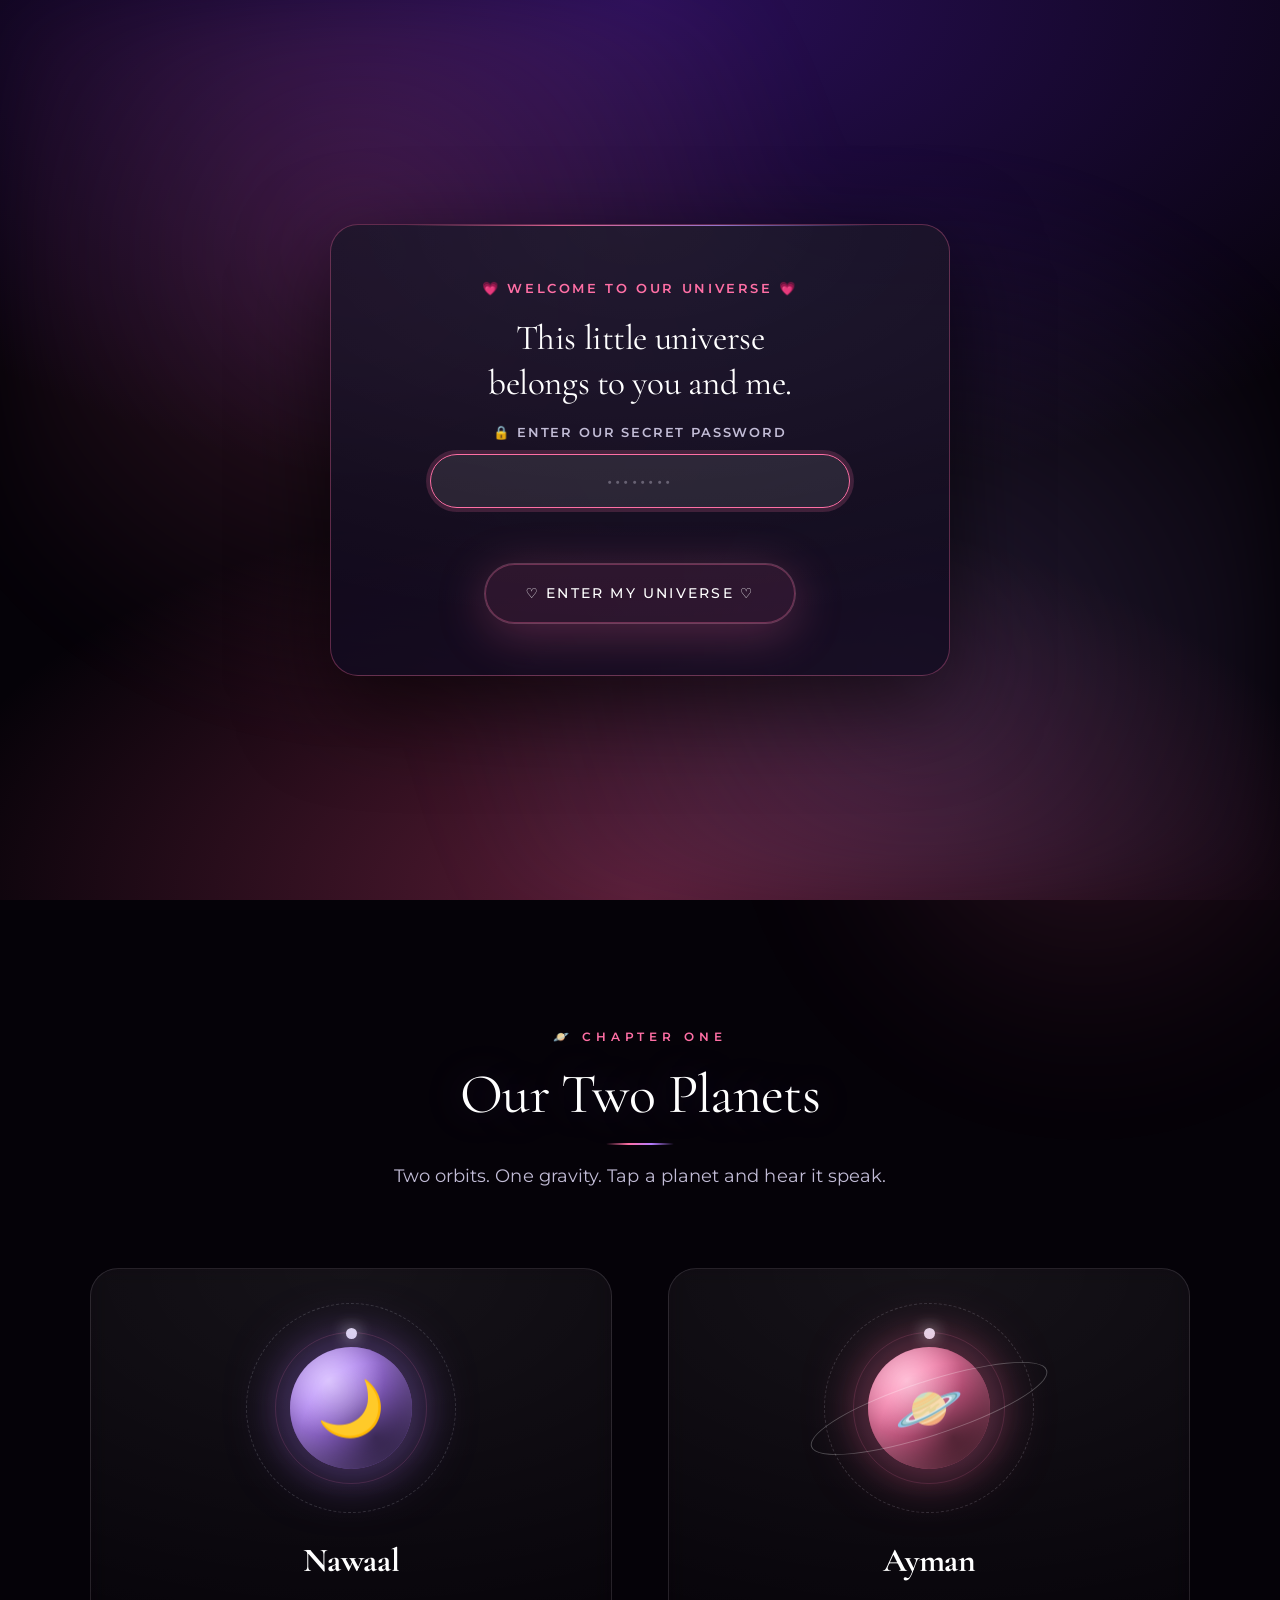
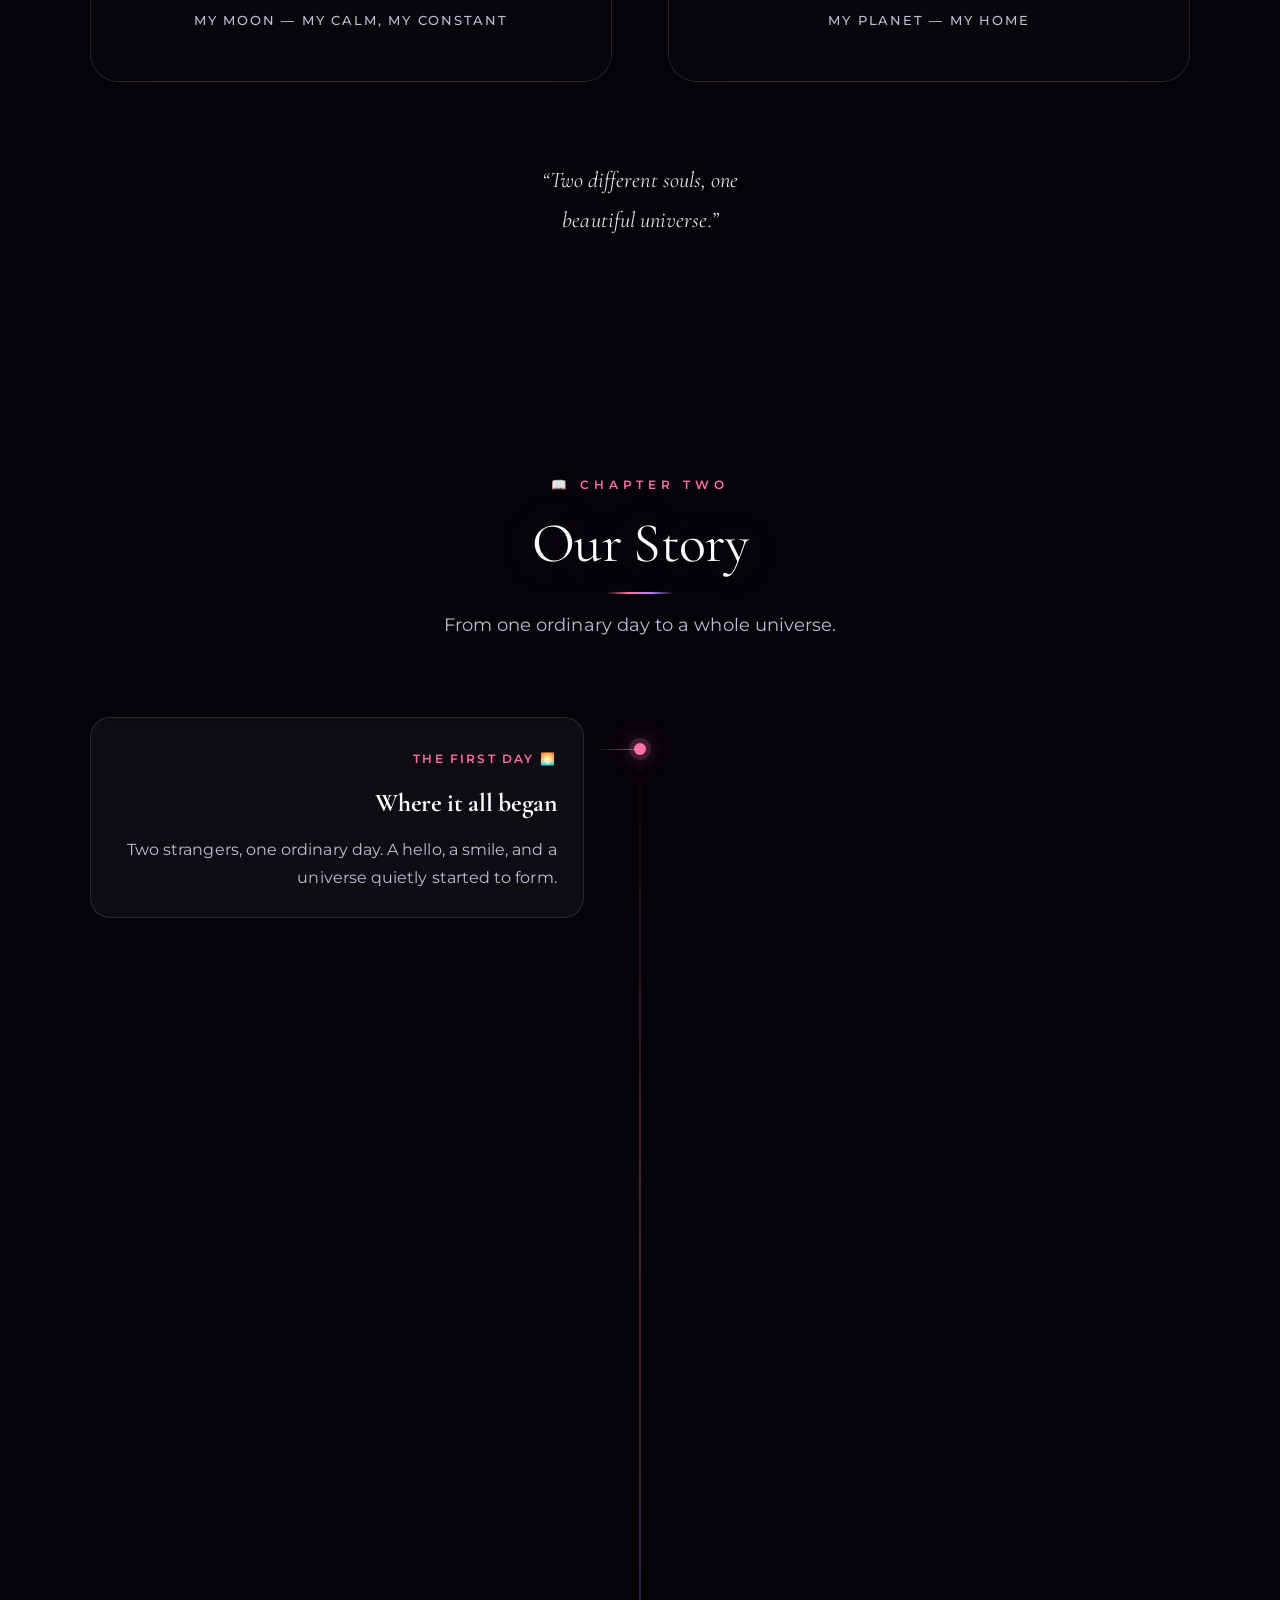
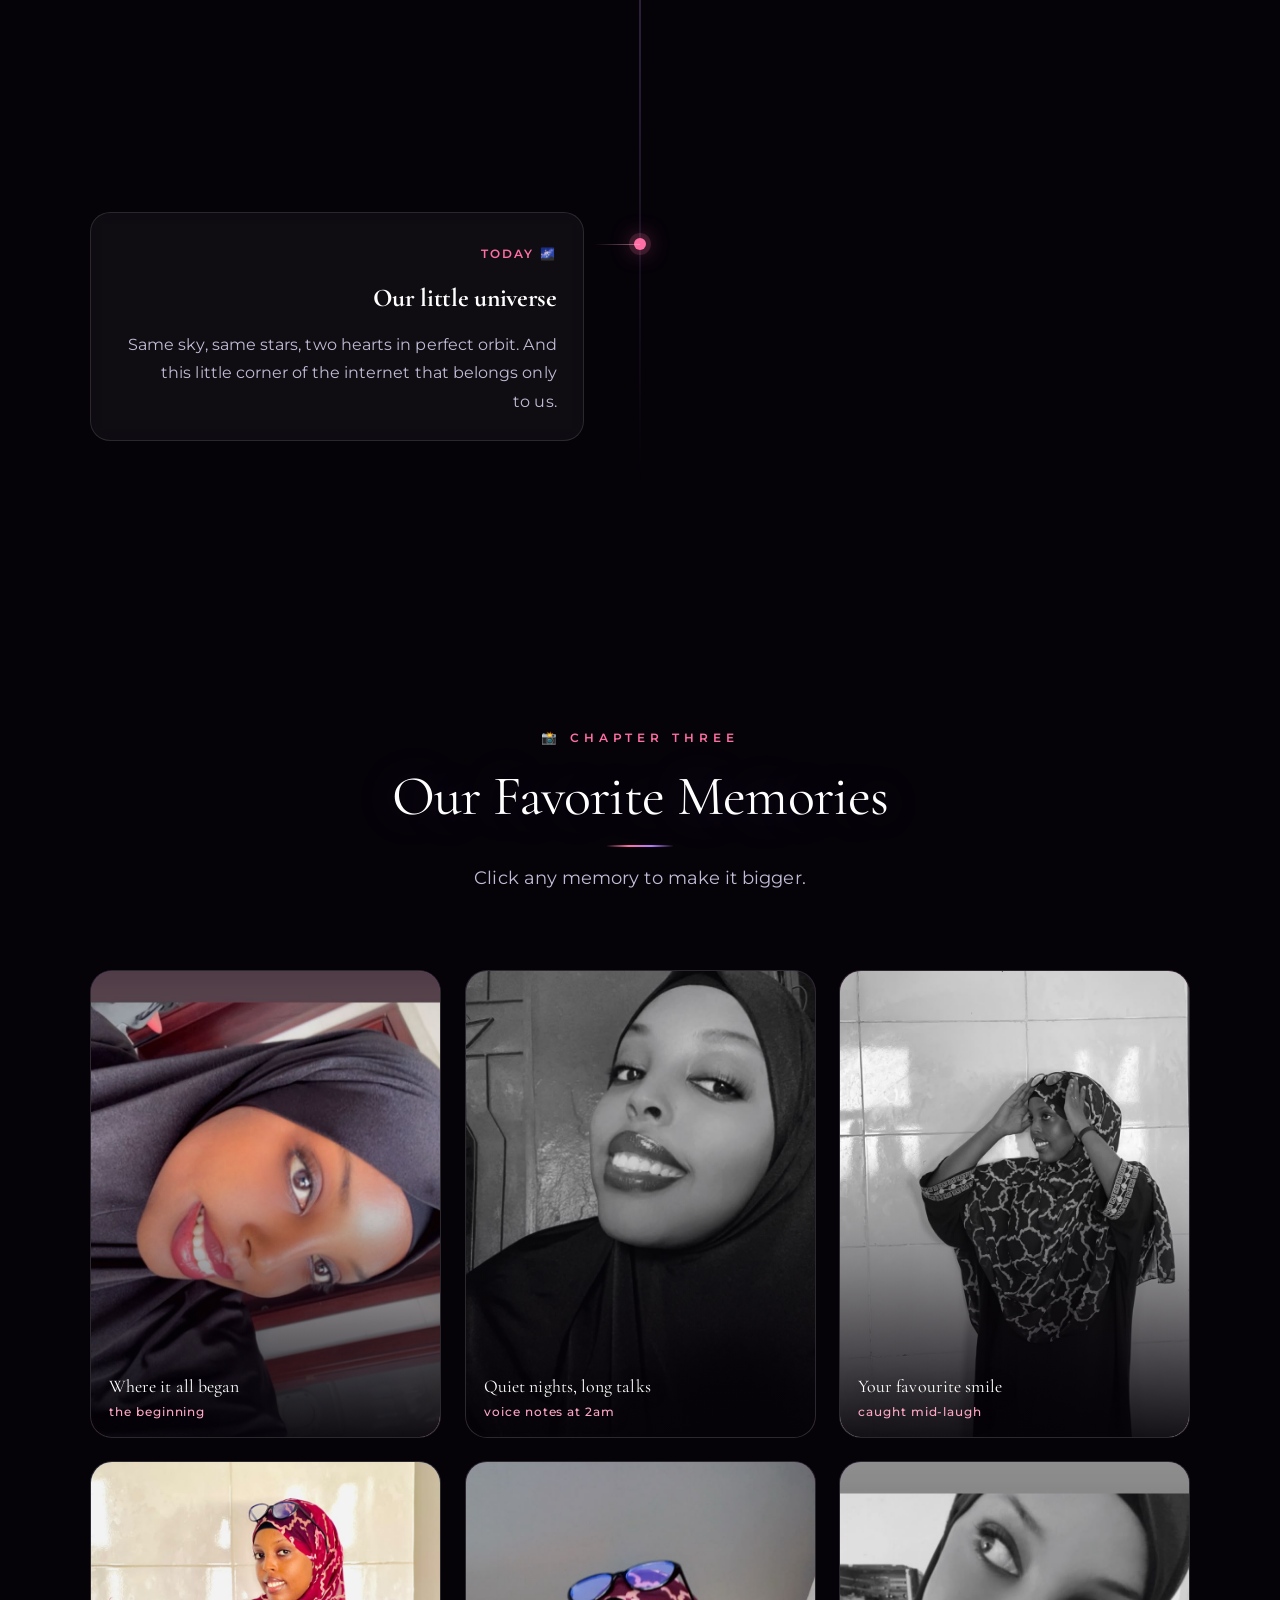
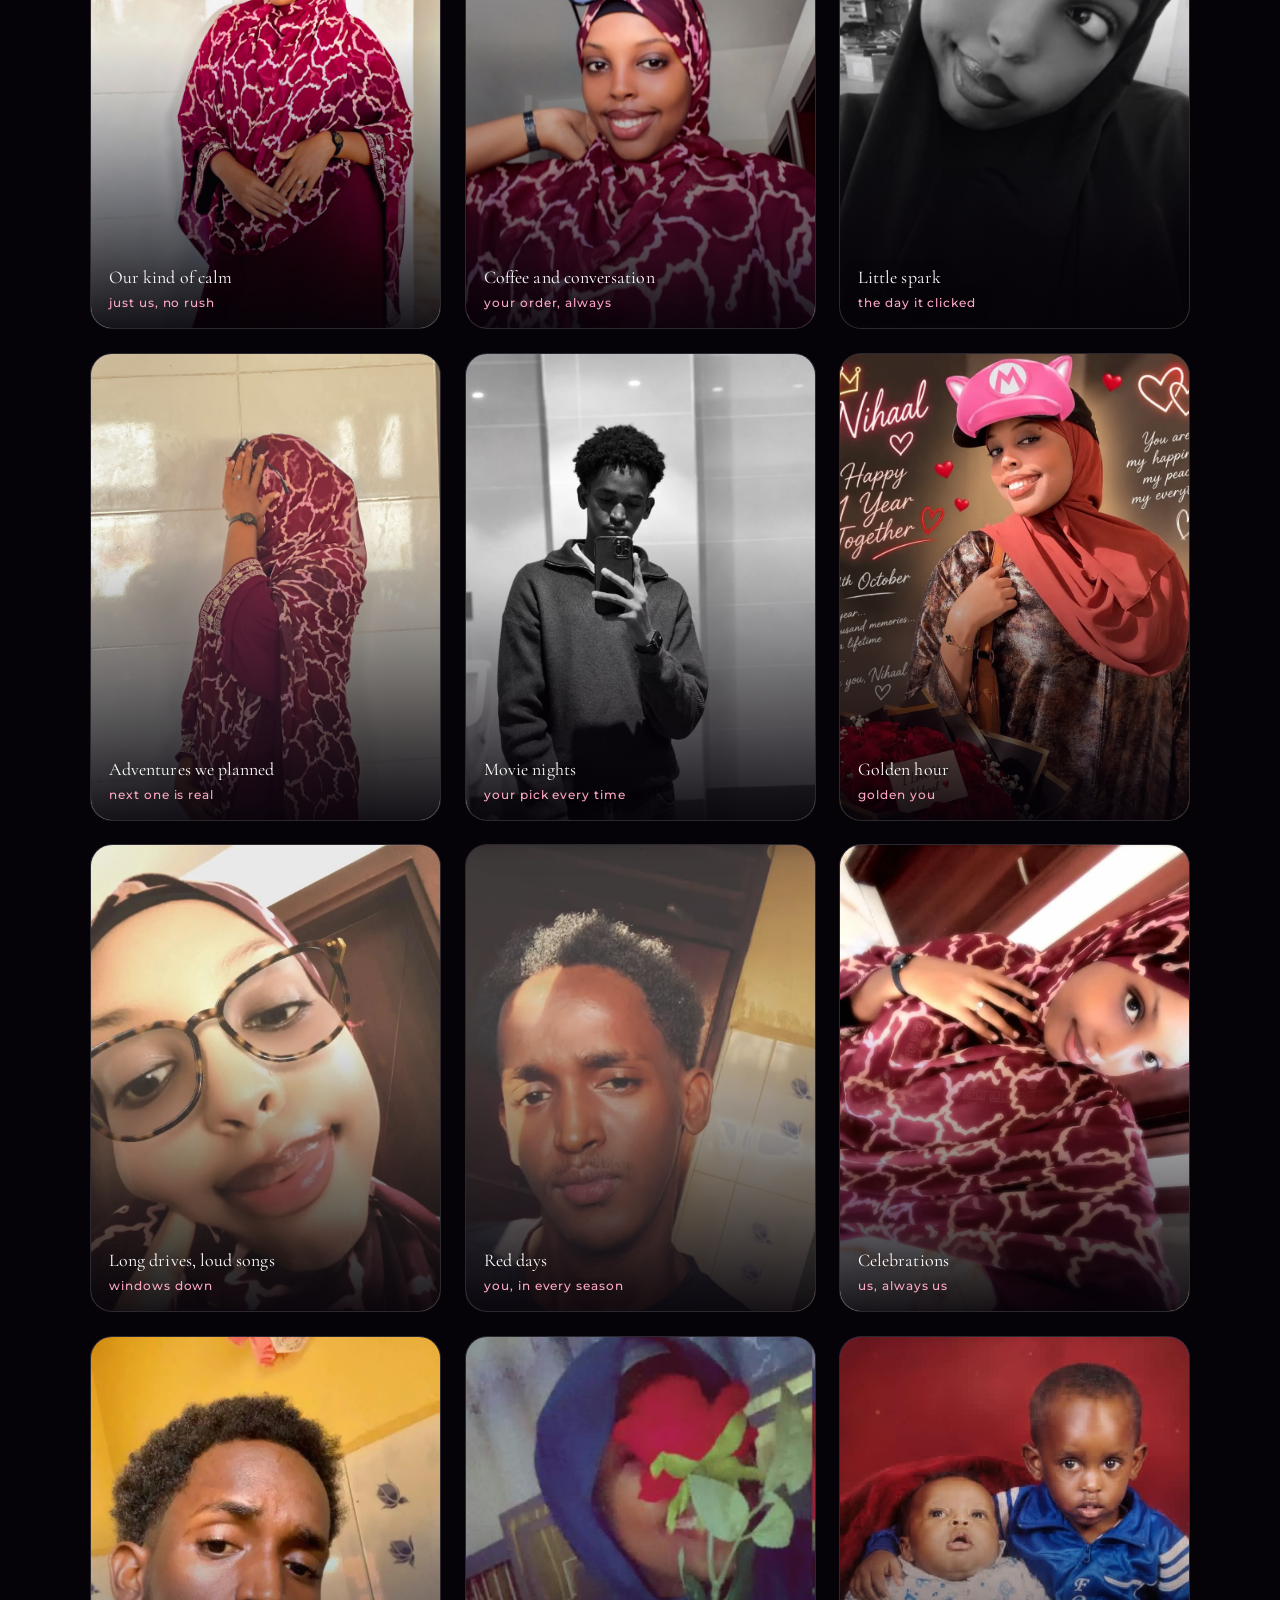
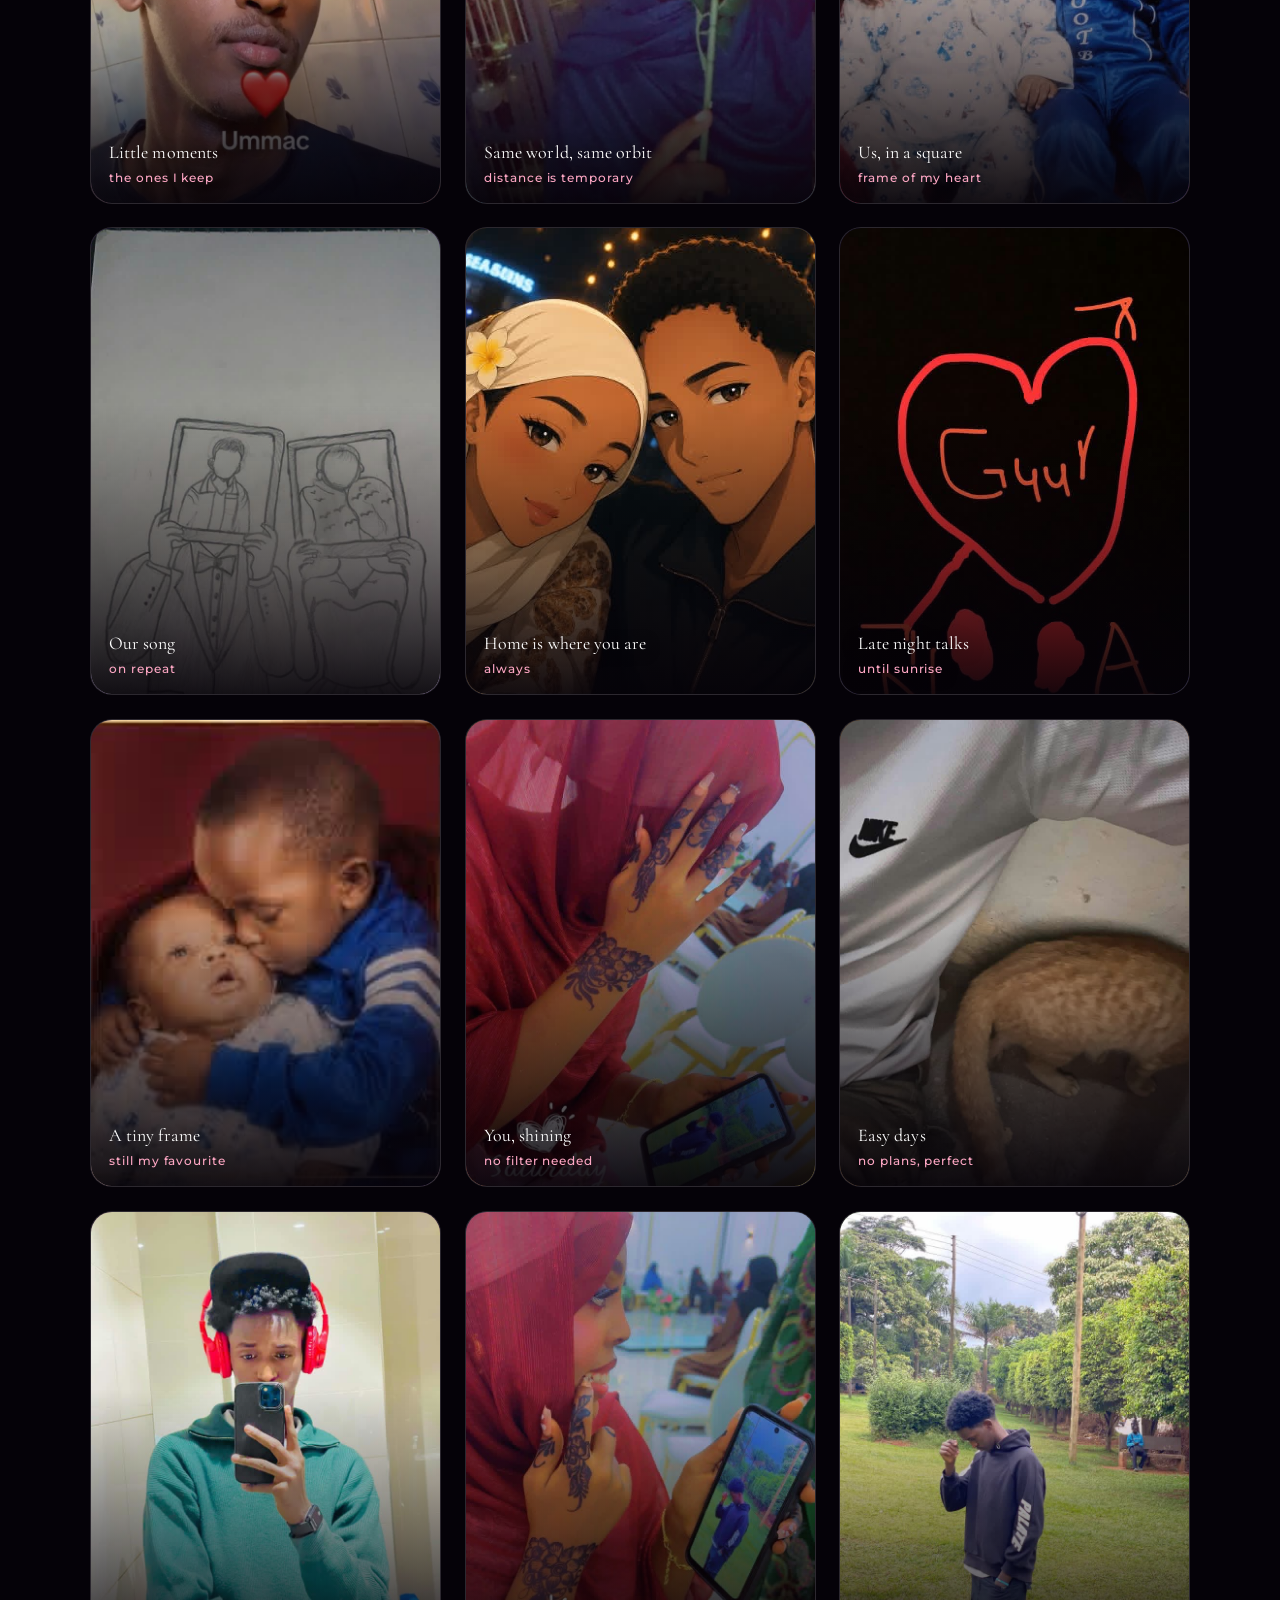
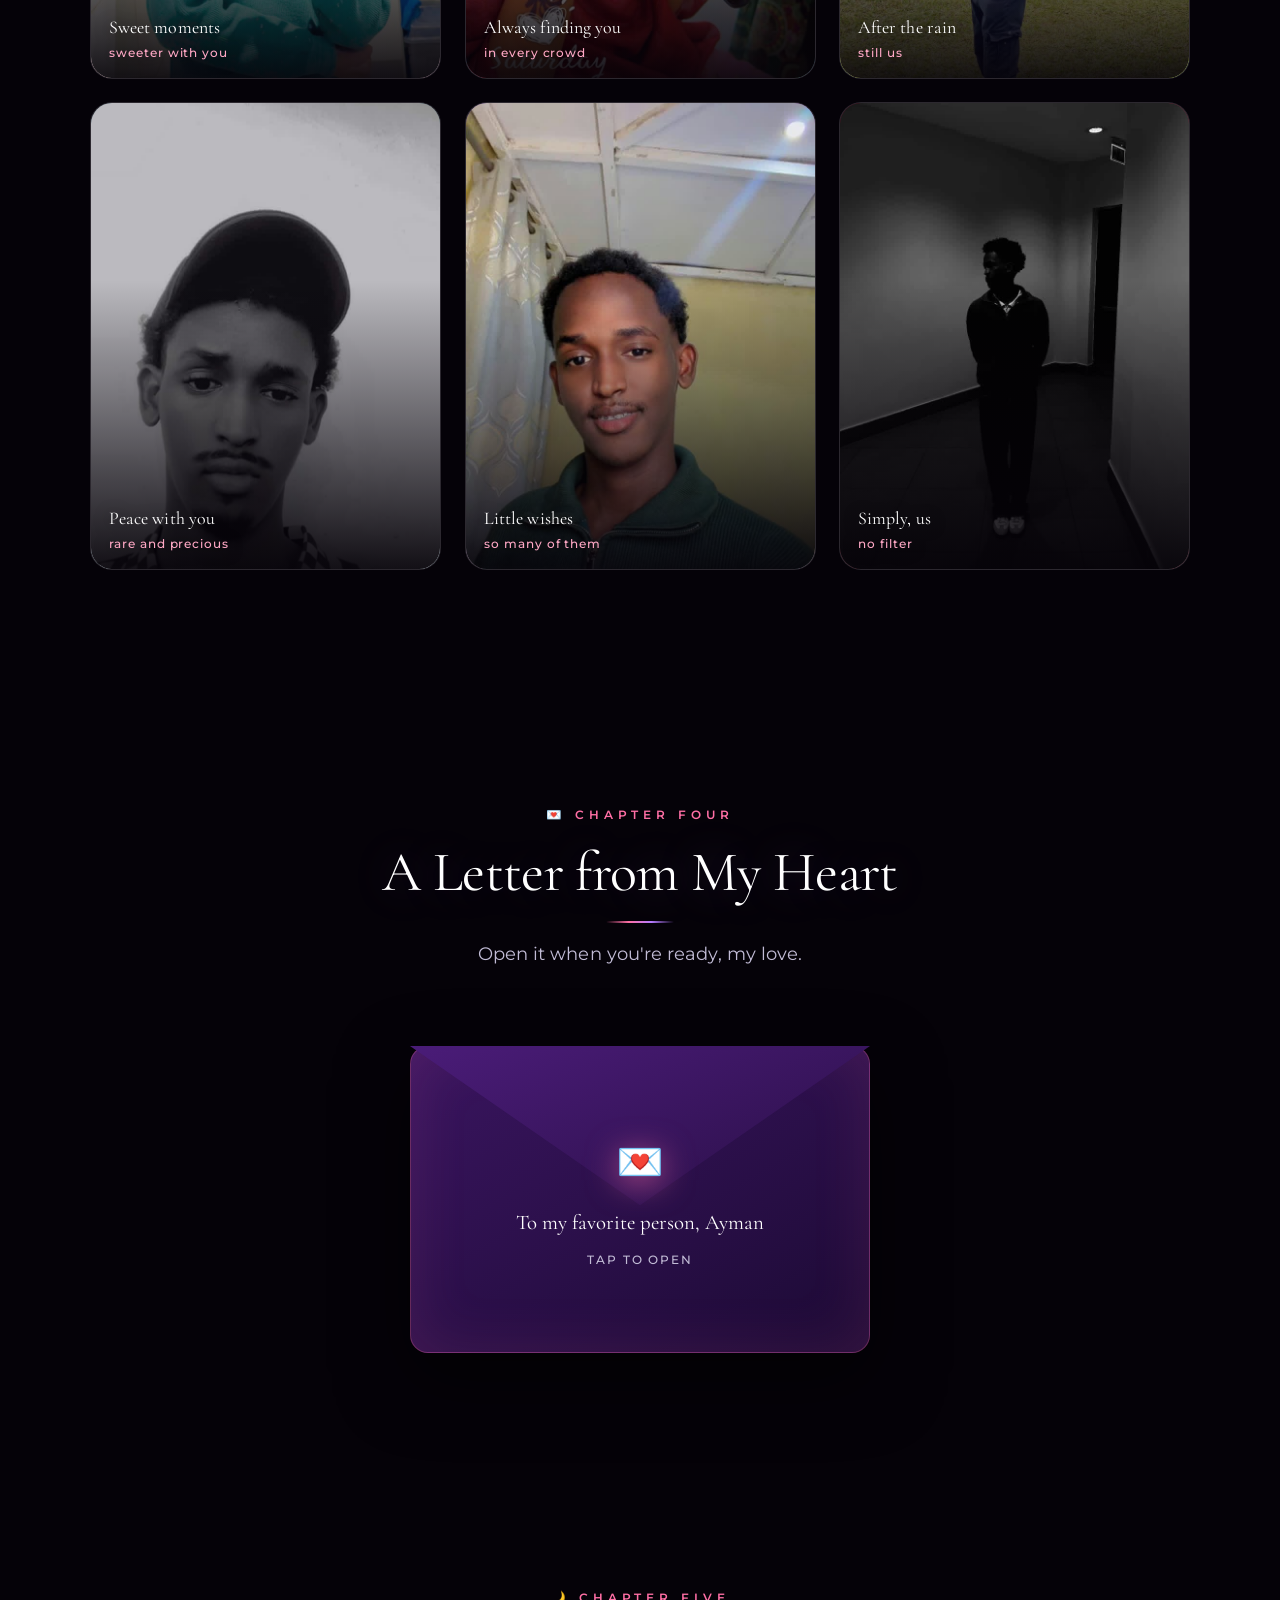
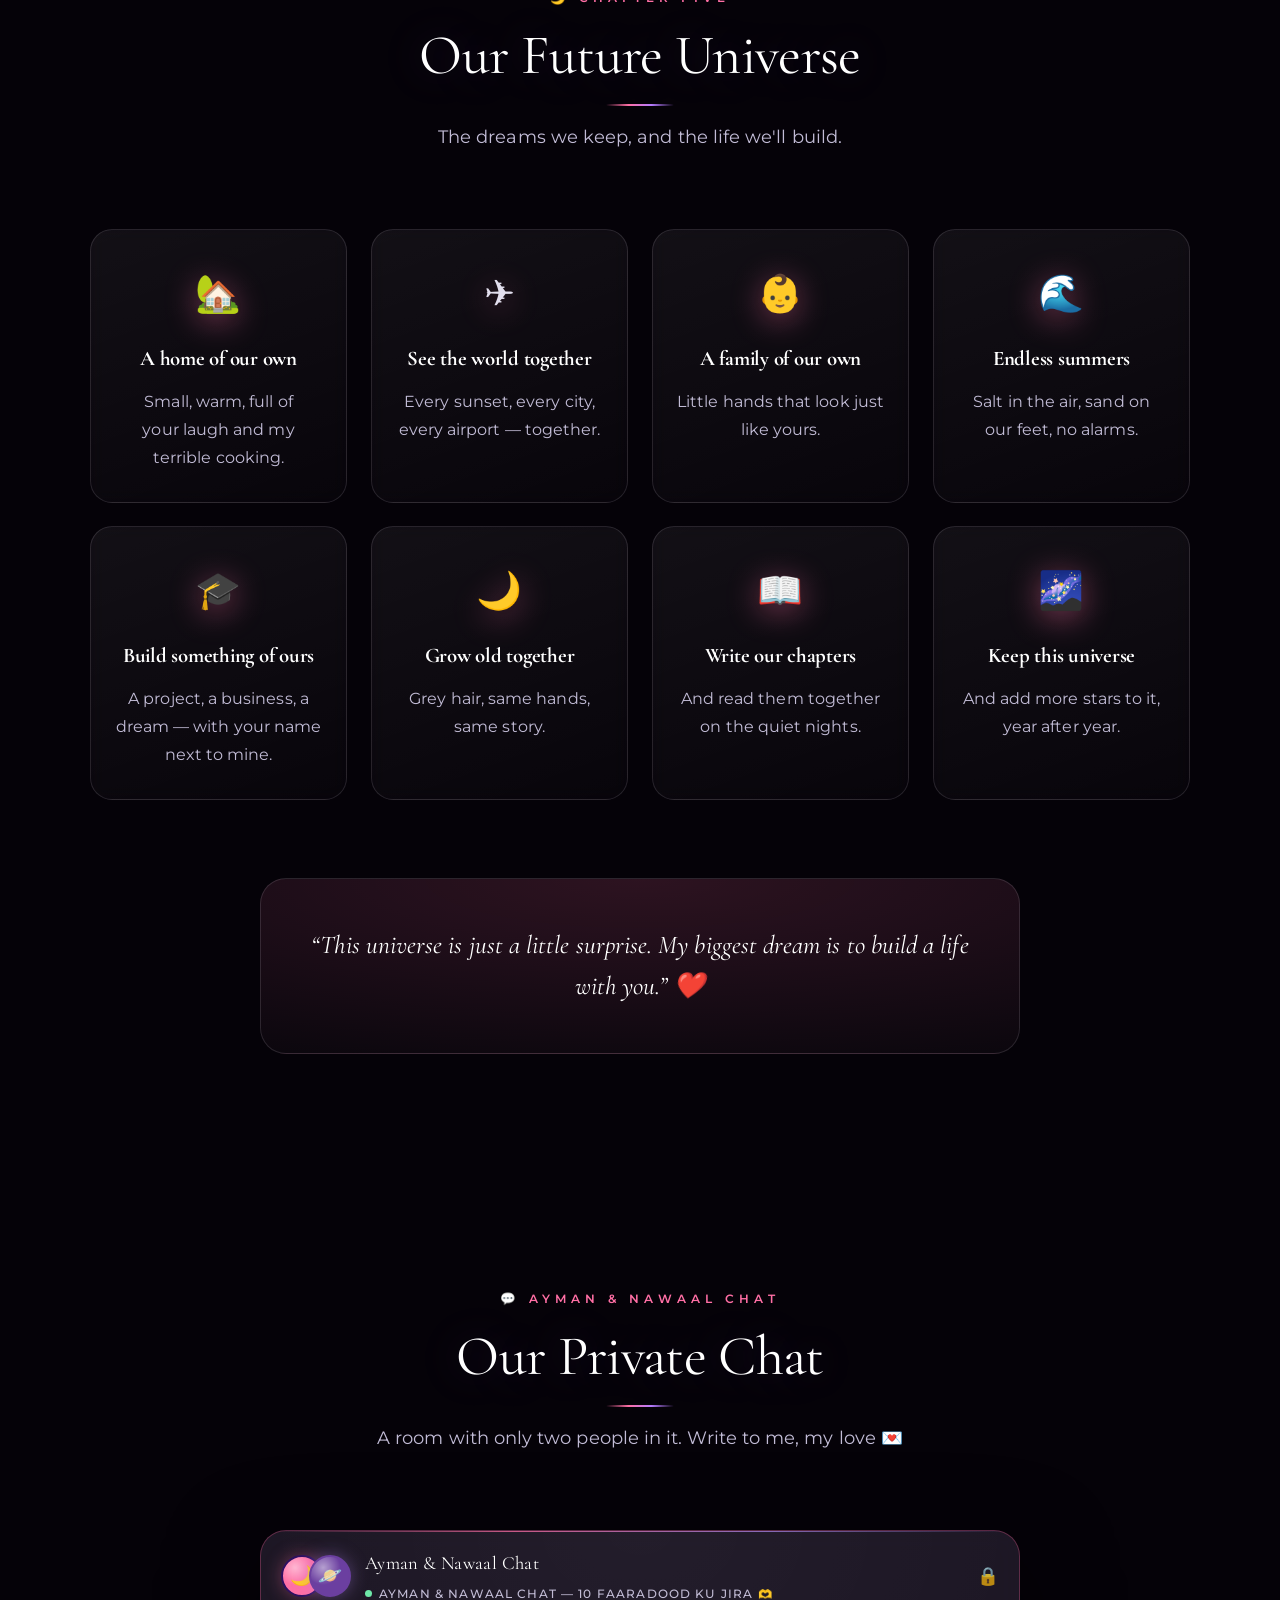
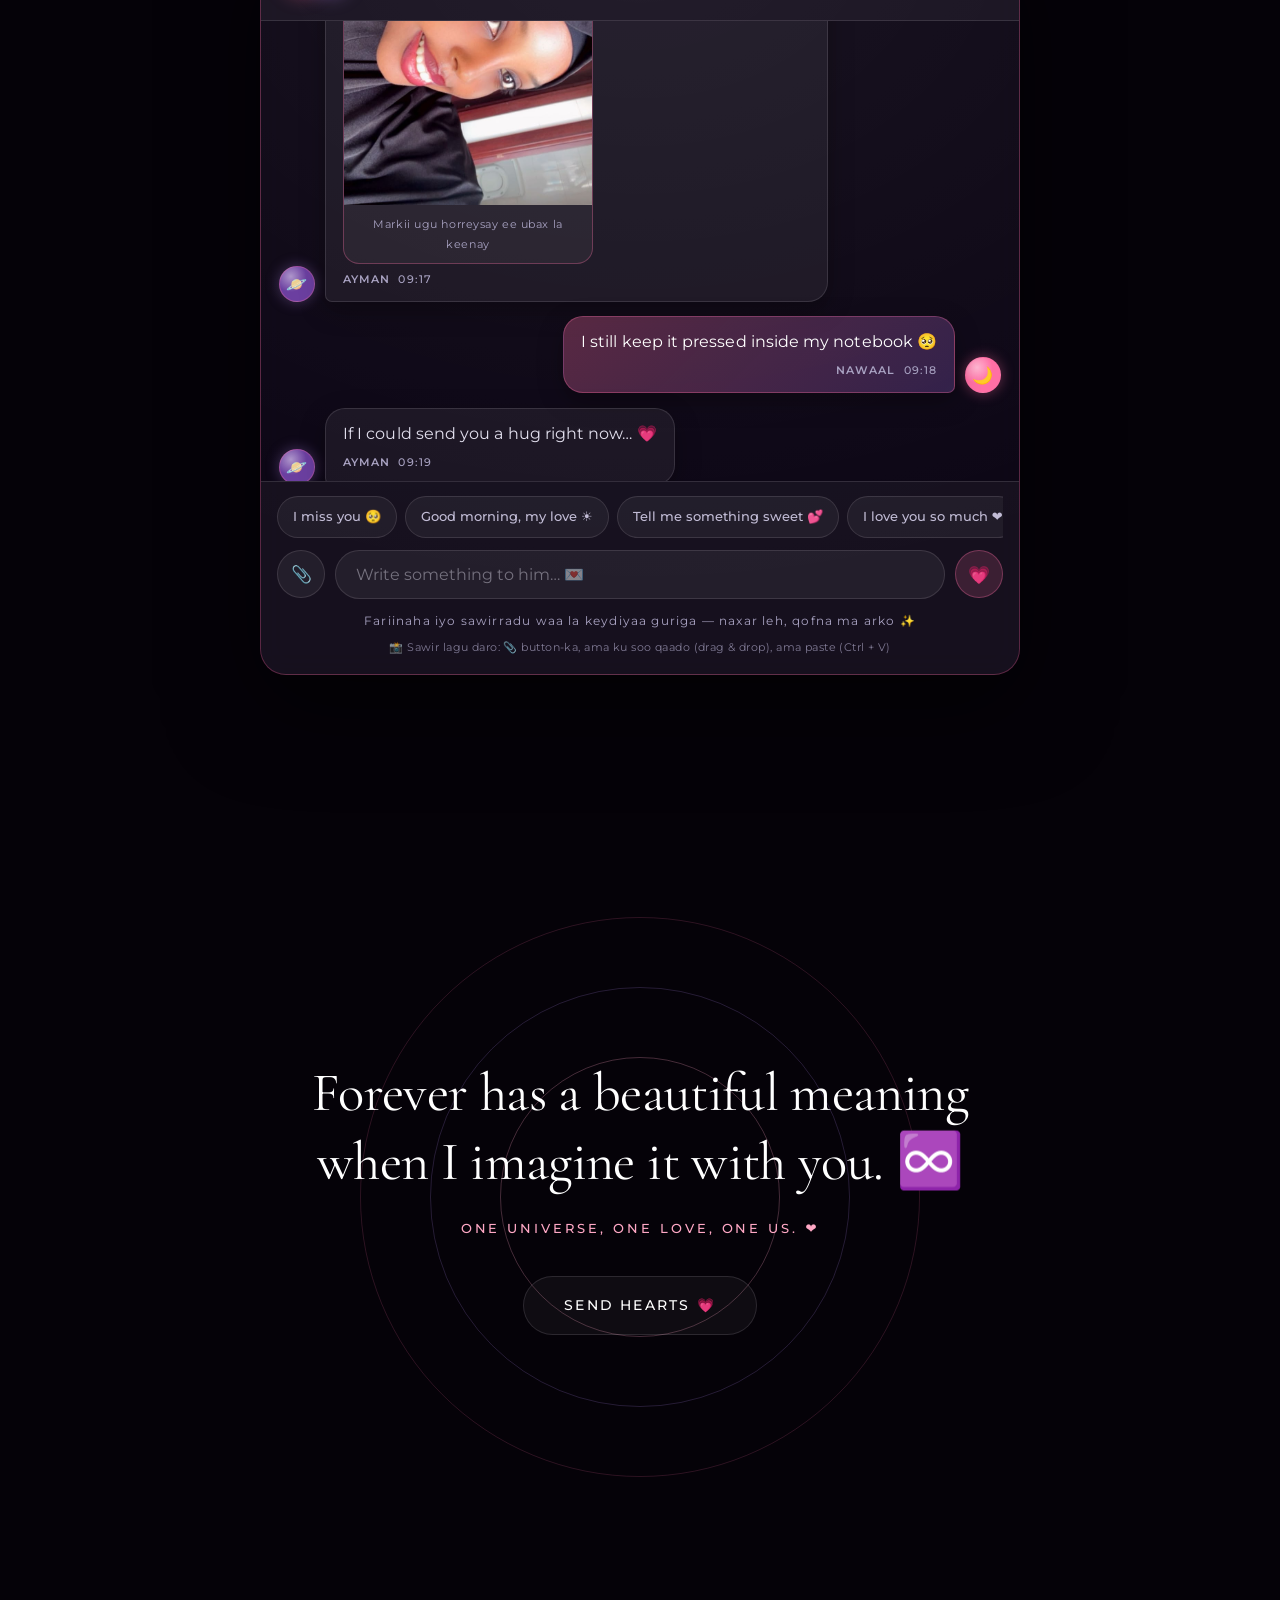
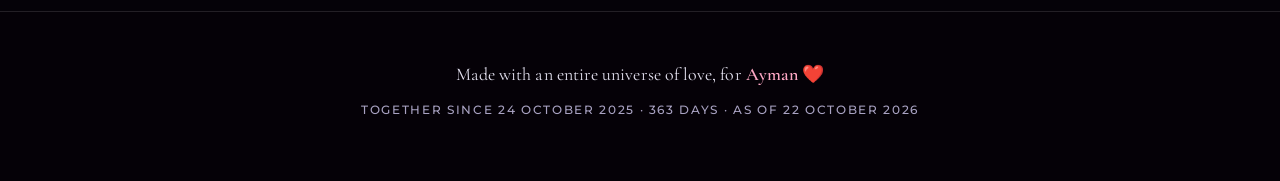
==== commit 8b306631: "initial commit" ====
--- a/index.html
+++ b/index.html
@@ -25,12 +25,15 @@
 <link rel="stylesheet" href="assets/css/gate.css" />
 <link rel="stylesheet" href="assets/css/chat.css" />
 <link rel="stylesheet" href="assets/css/cake.css" />
+<link rel="stylesheet" href="assets/css/animations.css" />
 <link rel="icon" href="data:image/svg+xml,<svg xmlns='http://www.w3.org/2000/svg' viewBox='0 0 100 100'><text y='.9em' font-size='90'>🌌</text></svg>" />
 <link rel="apple-touch-icon" href="images/og-cover.jpg" />
 <link rel="manifest" href="site.webmanifest" />
 <noscript><style>.gate { display: none !important; }</style></noscript>
 </head>
 <body>
+
+<div class="scroll-progress" id="scrollProgress" aria-hidden="true"></div>
 
 <!-- ============ SECRET GATE ============ -->
 <div class="gate" id="gate" role="dialog" aria-modal="true" aria-label="Secret entrance">
@@ -344,5 +347,6 @@
 <script src="assets/js/gate.js"></script>
 <script src="assets/js/chat.js"></script>
 <script src="assets/js/script.js"></script>
+<script src="assets/js/animations.js"></script>
 </body>
 </html>
--- a/assets/css/animations.css
+++ b/assets/css/animations.css
@@ -0,0 +1,244 @@
+/* =========================================================
+   ✨ MOTION & POLISH — the "expensive" layer
+   Adds depth, parallax, tilt, shine and refined entrances.
+   ========================================================= */
+
+/* ---------- Scroll progress ---------- */
+.scroll-progress {
+  position: fixed;
+  top: 0; left: 0; right: 0;
+  height: 3px;
+  z-index: 120;
+  transform: scaleX(0);
+  transform-origin: 0 50%;
+  background: linear-gradient(90deg, #ff6fa5, #b57bff, #ffa8c5, #ff6fa5);
+  background-size: 220% 100%;
+  box-shadow: 0 0 18px rgba(255, 111, 165, .55);
+  pointer-events: none;
+  opacity: 0;
+  transition: transform .12s linear, opacity .45s ease;
+  animation: progressFlow 6s linear infinite;
+}
+.scroll-progress.is-on { opacity: 1; }
+@keyframes progressFlow { to { background-position: -220% 0; } }
+
+/* ---------- Animated gradient text ---------- */
+.gradient-text,
+.gate__title--win,
+.cake__names {
+  background-size: 220% auto;
+  animation: gradientShift 9s ease-in-out infinite;
+}
+@keyframes gradientShift {
+  0%, 100% { background-position: 0% 50%; }
+  50%      { background-position: 100% 50%; }
+}
+
+/* ---------- Refined reveal ---------- */
+[data-reveal] {
+  filter: blur(9px);
+  transition: opacity .9s var(--ease), transform .9s var(--ease), filter .9s var(--ease);
+}
+[data-reveal].is-in { filter: none; }
+
+/* ---------- Section headings ---------- */
+.sec-head__title { position: relative; }
+.sec-head__title::after {
+  content: "";
+  display: block;
+  width: 68px;
+  height: 2px;
+  margin: 16px auto 0;
+  border-radius: 2px;
+  background: linear-gradient(90deg, transparent, #ff6fa5, #b57bff, transparent);
+  transform: scaleX(0);
+  transform-origin: center;
+  transition: transform 1s var(--ease) .18s;
+}
+.sec-head.is-in .sec-head__title::after { transform: scaleX(1); }
+.sec-head__eyebrow { transition: letter-spacing .9s var(--ease), color .4s ease; }
+.sec-head.is-in .sec-head__eyebrow { letter-spacing: .4em; }
+
+/* ---------- Hero aura ---------- */
+.hero::before {
+  content: "";
+  position: absolute;
+  inset: 6% -12% auto;
+  height: 62%;
+  background: radial-gradient(ellipse at center, rgba(255, 111, 165, .12), transparent 68%);
+  filter: blur(26px);
+  pointer-events: none;
+  z-index: -1;
+  animation: heroAura 9s ease-in-out infinite alternate;
+}
+@keyframes heroAura {
+  from { opacity: .45; transform: scale(.94); }
+  to   { opacity: .9;  transform: scale(1.07); }
+}
+
+/* ---------- 3D tilt cards ---------- */
+.planet.tilt,
+.dream.tilt,
+.mem.tilt,
+.tl-card.tilt,
+.countdown__cell.tilt {
+  transform: perspective(950px) rotateX(var(--rx, 0deg)) rotateY(var(--ry, 0deg))
+             translateY(var(--lift, 0px)) scale(var(--zoom, 1));
+  transform-style: preserve-3d;
+  transition: transform .45s var(--ease), box-shadow .45s ease, border-color .45s ease;
+  will-change: transform;
+}
+.planet.tilt:hover,
+.dream.tilt:hover,
+.countdown__cell.tilt:hover { --lift: -6px; }
+.mem.tilt:hover { --lift: -6px; --zoom: 1.012; }
+.tl-item:hover .tl-card.tilt {
+  --lift: -6px;
+  transform: perspective(950px) rotateX(var(--rx, 0deg)) rotateY(var(--ry, 0deg))
+             translateY(var(--lift, 0px)) scale(var(--zoom, 1));
+}
+
+/* ---------- Button shine ---------- */
+.btn::before {
+  content: "";
+  position: absolute;
+  inset: 0;
+  z-index: 0;
+  border-radius: inherit;
+  background: linear-gradient(115deg, transparent 30%, rgba(255, 255, 255, .38) 50%, transparent 70%);
+  transform: translateX(-130%) skewX(-10deg);
+  transition: transform .85s var(--ease);
+  pointer-events: none;
+}
+.btn:hover::before { transform: translateX(130%) skewX(-10deg); }
+
+/* ---------- Countdown tick ---------- */
+.countdown__cell b.is-tick { animation: numPop .5s var(--ease); }
+@keyframes numPop {
+  0%   { transform: translateY(-4px) scale(1.12); color: var(--pink-soft); }
+  55%  { transform: translateY(1px) scale(.98); }
+  100% { transform: none; color: #fff; }
+}
+
+/* ---------- Nebula parallax hook ---------- */
+.nebula { translate: 0 var(--py, 0px); }
+
+/* ---------- Nav accents ---------- */
+.nav__logo:hover .nav__logo-mark { animation-duration: .9s; }
+.nav__music[aria-pressed="true"] {
+  animation: musicPulse 2.6s ease-in-out infinite;
+}
+@keyframes musicPulse {
+  0%, 100% { box-shadow: 0 0 0 0 rgba(255, 111, 165, 0); }
+  50%      { box-shadow: 0 0 0 6px rgba(255, 111, 165, .12); }
+}
+
+/* ---------- Memory sheen ---------- */
+.mem::before {
+  content: "";
+  position: absolute;
+  inset: 0;
+  z-index: 4;
+  pointer-events: none;
+  background: linear-gradient(115deg, transparent 35%, rgba(255, 255, 255, .18) 50%, transparent 65%);
+  transform: translateX(-120%);
+  transition: transform .9s var(--ease);
+}
+.mem:hover::before { transform: translateX(120%); }
+
+/* ---------- Finale glow ---------- */
+.finale__title { animation: titleGlow 6s ease-in-out infinite; }
+@keyframes titleGlow {
+  0%, 100% { text-shadow: 0 0 38px rgba(255, 111, 165, .22); }
+  50%      { text-shadow: 0 0 80px rgba(255, 111, 165, .55); }
+}
+
+/* ---------- Loader polish ---------- */
+.loader__inner { position: relative; }
+.loader__inner::before {
+  content: "";
+  position: absolute;
+  left: 50%;
+  top: -36%;
+  width: min(82vw, 540px);
+  aspect-ratio: 1;
+  transform: translateX(-50%);
+  background: radial-gradient(circle, rgba(255, 111, 165, .18), transparent 66%);
+  filter: blur(34px);
+  z-index: -1;
+  animation: haloPulse 5.5s ease-in-out infinite;
+}
+@keyframes haloPulse {
+  0%, 100% { opacity: .5; transform: translateX(-50%) scale(.92); }
+  50%      { opacity: 1;  transform: translateX(-50%) scale(1.08); }
+}
+@supports ((-webkit-background-clip: text) or (background-clip: text)) {
+  .loader__eyebrow {
+    background-image: linear-gradient(90deg, rgba(217, 213, 228, .55), #fff, rgba(217, 213, 228, .55));
+    background-size: 220% auto;
+    -webkit-background-clip: text;
+    background-clip: text;
+    -webkit-text-fill-color: transparent;
+    color: transparent;
+    animation: shimmerText 5.5s linear infinite;
+  }
+}
+@keyframes shimmerText { to { background-position: -220% 0; } }
+
+/* ---------- Gate ambience ---------- */
+.gate { position: fixed; }
+.gate::before {
+  content: "";
+  position: absolute;
+  inset: 0;
+  background:
+    radial-gradient(circle at 28% 28%, rgba(255, 111, 165, .18), transparent 42%),
+    radial-gradient(circle at 72% 74%, rgba(169, 133, 232, .18), transparent 44%);
+  filter: blur(36px);
+  pointer-events: none;
+  animation: gateDrift 16s ease-in-out infinite alternate;
+}
+@keyframes gateDrift {
+  to { transform: translate3d(3%, -2%, 0) scale(1.12); }
+}
+.gate__screen { position: relative; z-index: 1; }
+.gate__card { position: relative; }
+.gate__card::after {
+  content: "";
+  position: absolute;
+  top: 0; left: 12%; right: 12%;
+  height: 1px;
+  background: linear-gradient(90deg, transparent, var(--pink), var(--purple-300), transparent);
+  opacity: .85;
+}
+
+/* ---------- Chat accent ---------- */
+.chat-shell::before {
+  content: "";
+  position: absolute;
+  top: 0; left: 0; right: 0;
+  height: 1px;
+  z-index: 2;
+  background: linear-gradient(90deg, transparent, var(--pink), var(--purple-300), transparent);
+  opacity: .75;
+}
+.chat__face { transition: transform .4s var(--ease), box-shadow .4s ease; }
+.chat__faces:hover .chat__face { transform: translateY(-3px) rotate(-4deg); }
+.chat__faces:hover .chat__face--b { transform: translateY(-3px) rotate(4deg); }
+
+/* ---------- Reduced motion ---------- */
+@media (prefers-reduced-motion: reduce) {
+  [data-reveal] { filter: none !important; transform: none !important; opacity: 1 !important; }
+  .tilt,
+  .tl-item:hover .tl-card.tilt { transform: none !important; }
+  .nebula { translate: none !important; }
+  .gradient-text,
+  .gate__title--win,
+  .cake__names,
+  .loader__eyebrow,
+  .finale__title,
+  .scroll-progress,
+  .chat__face { animation: none !important; }
+  .btn::before,
+  .mem::before { display: none !important; }
+}
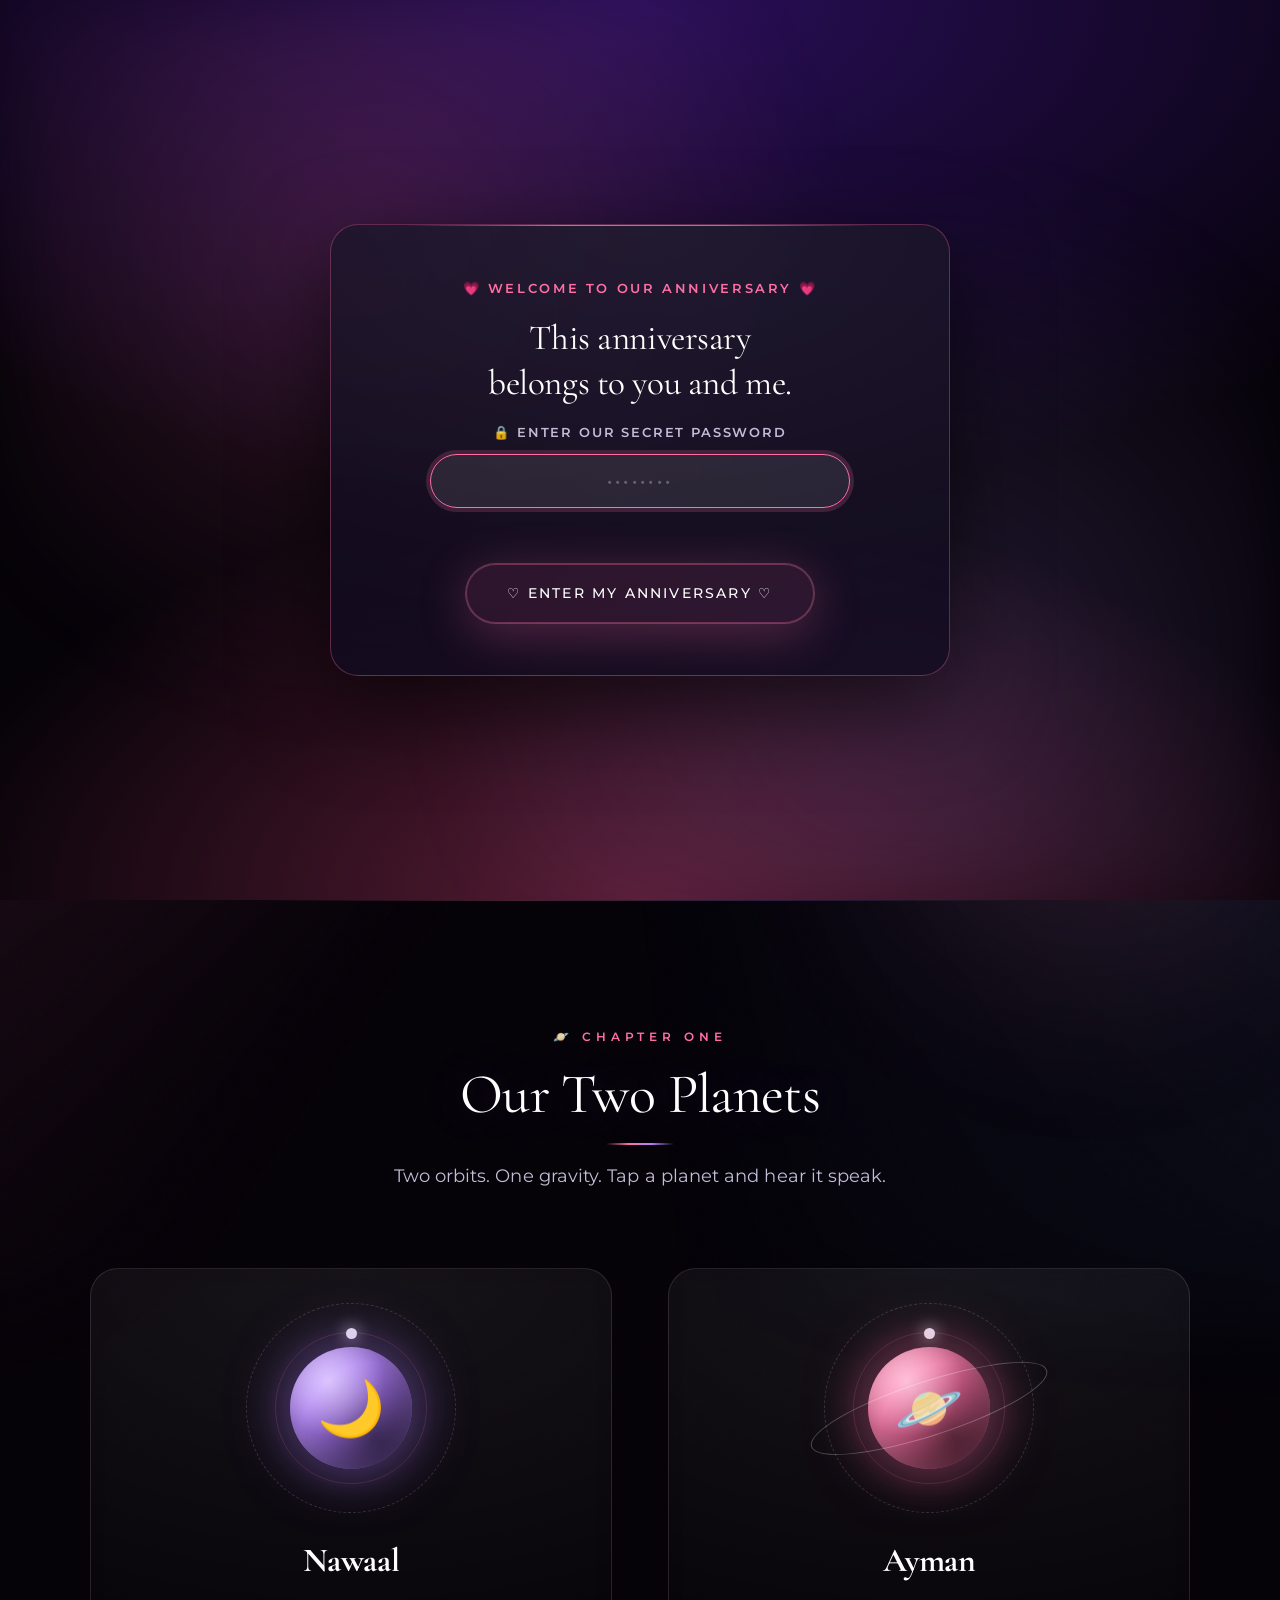
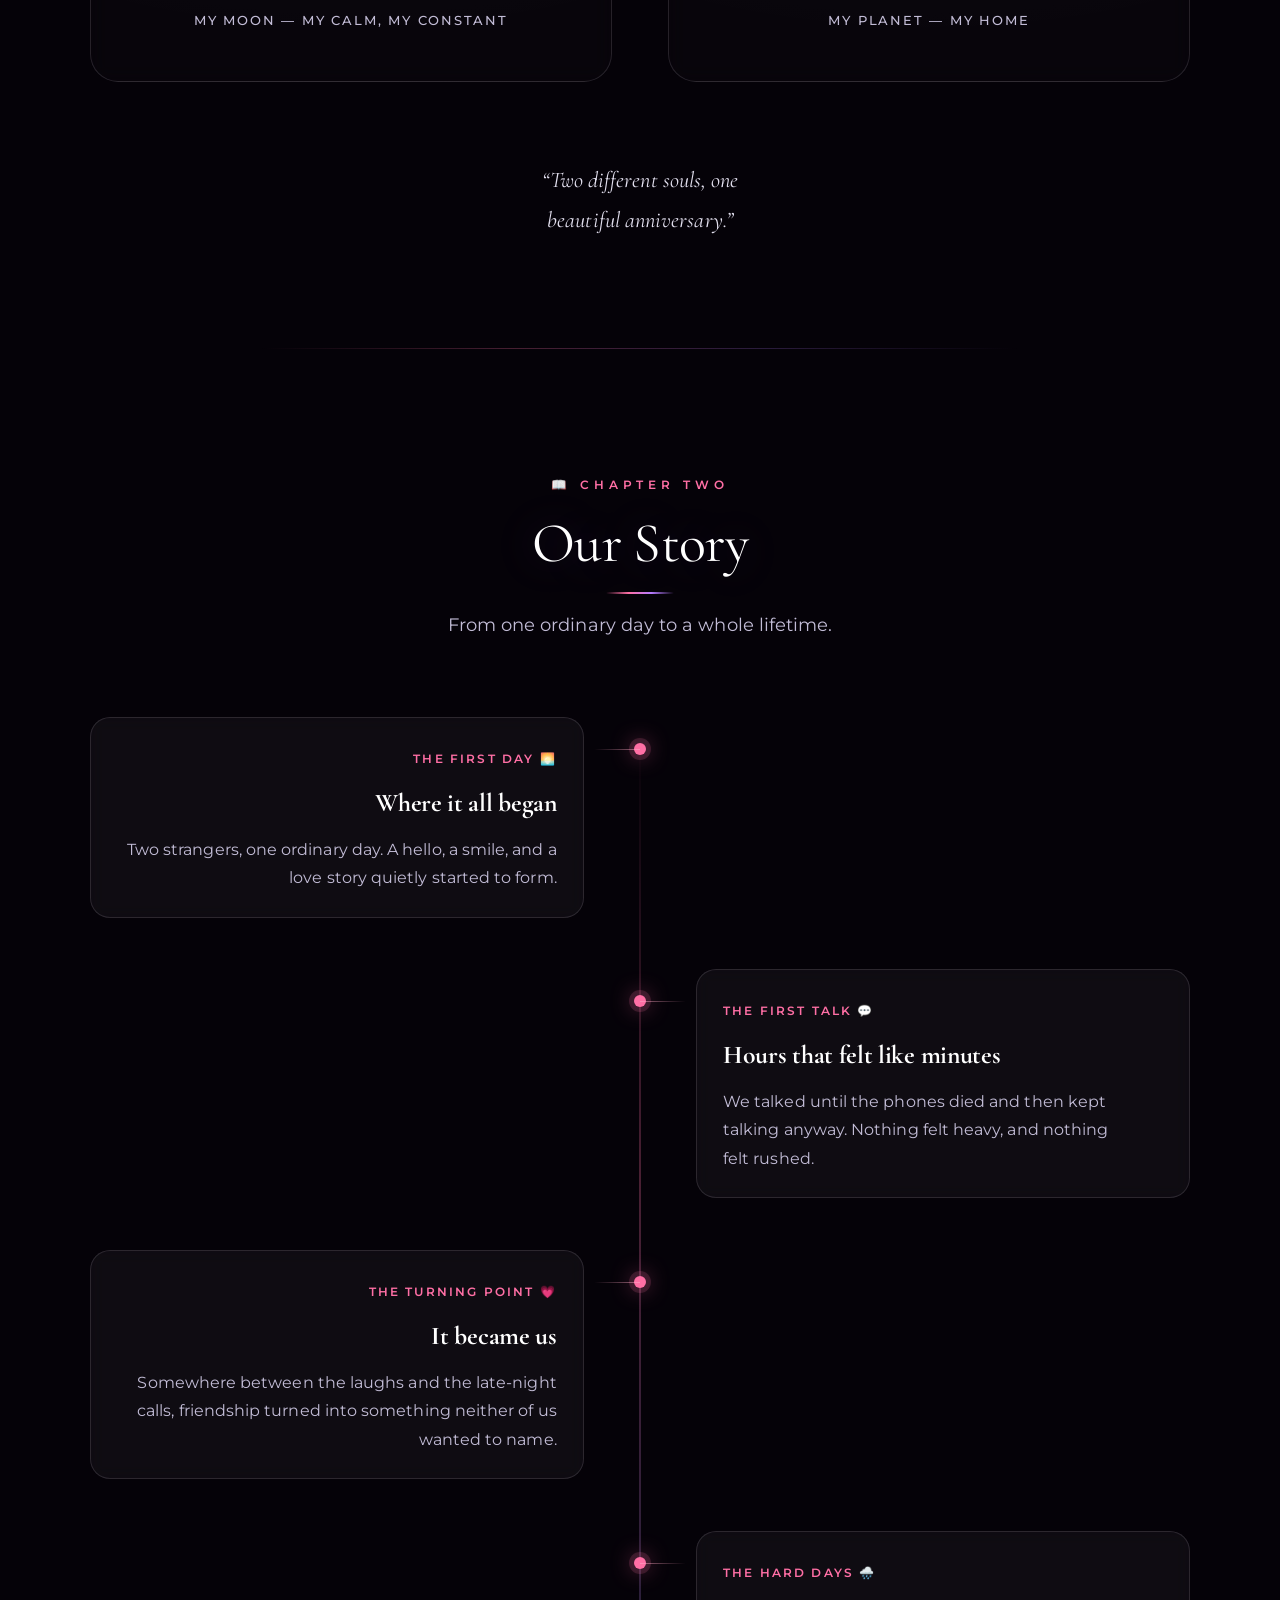
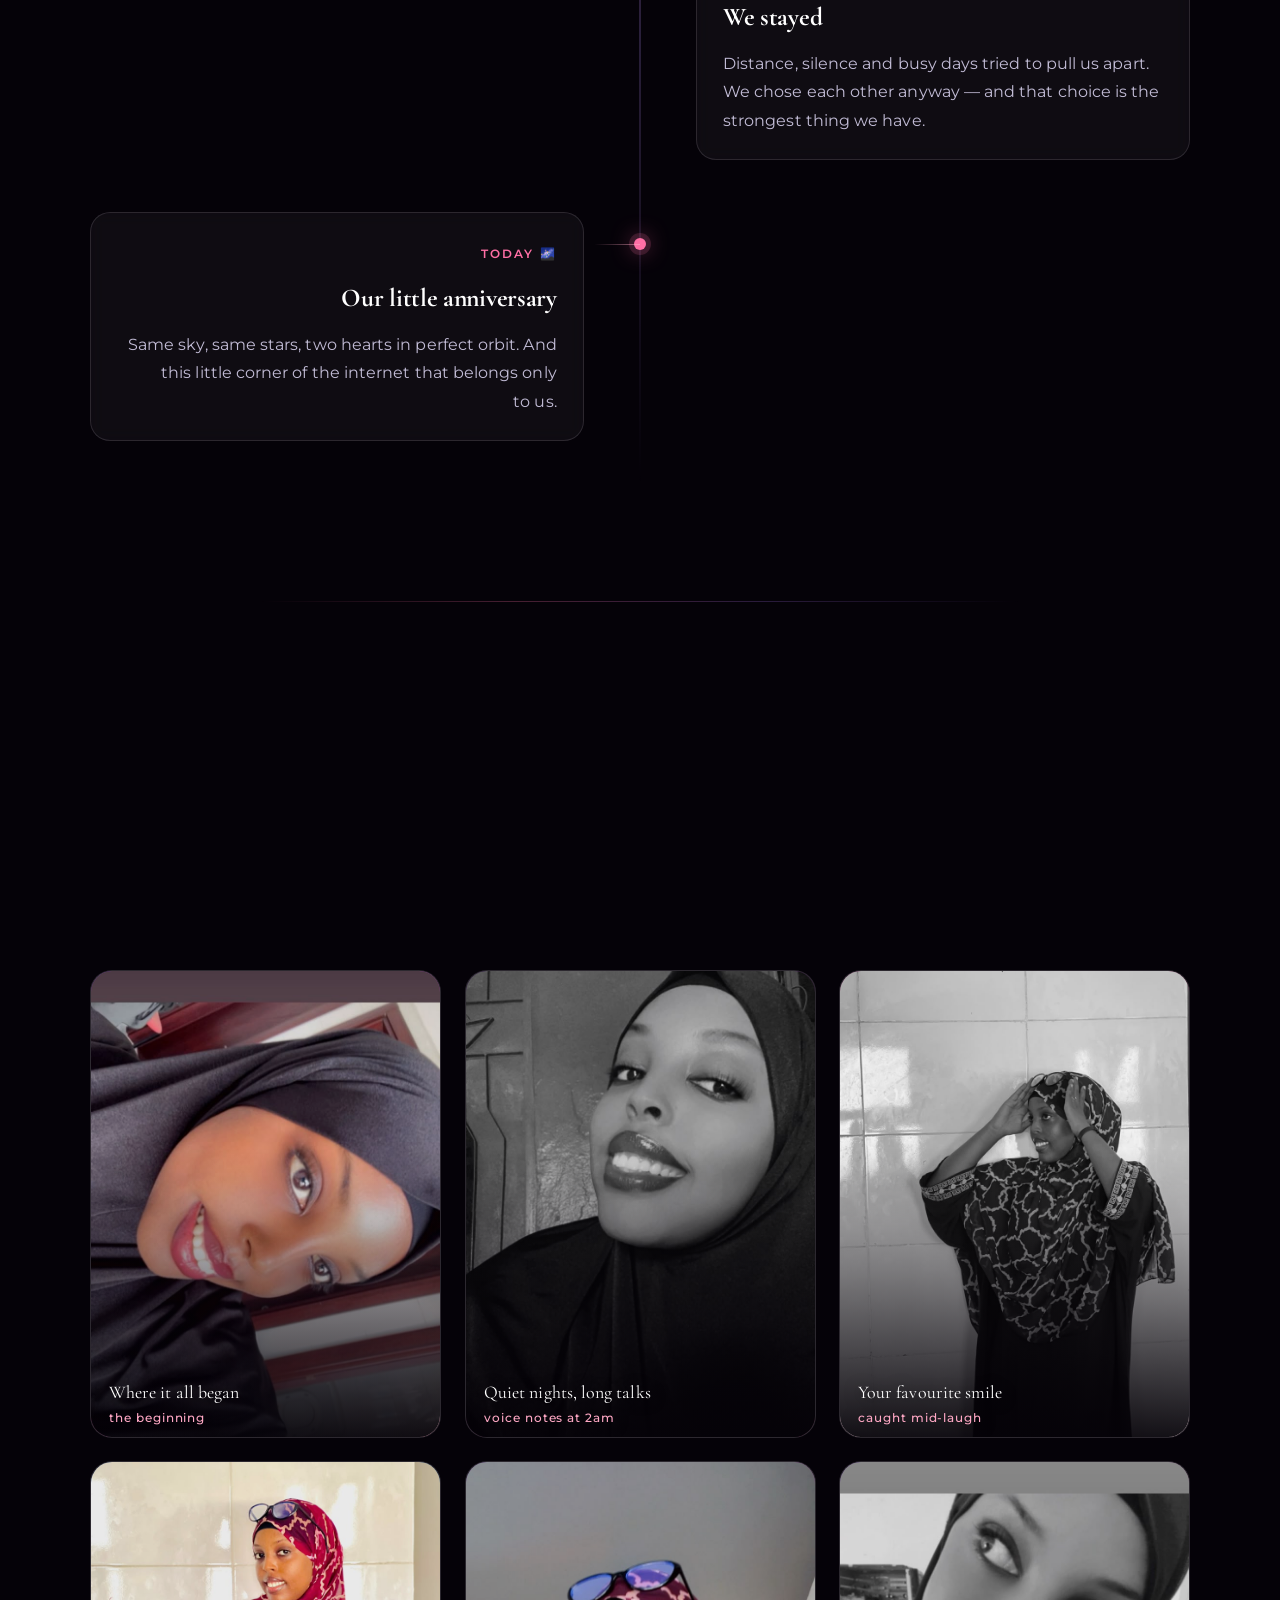
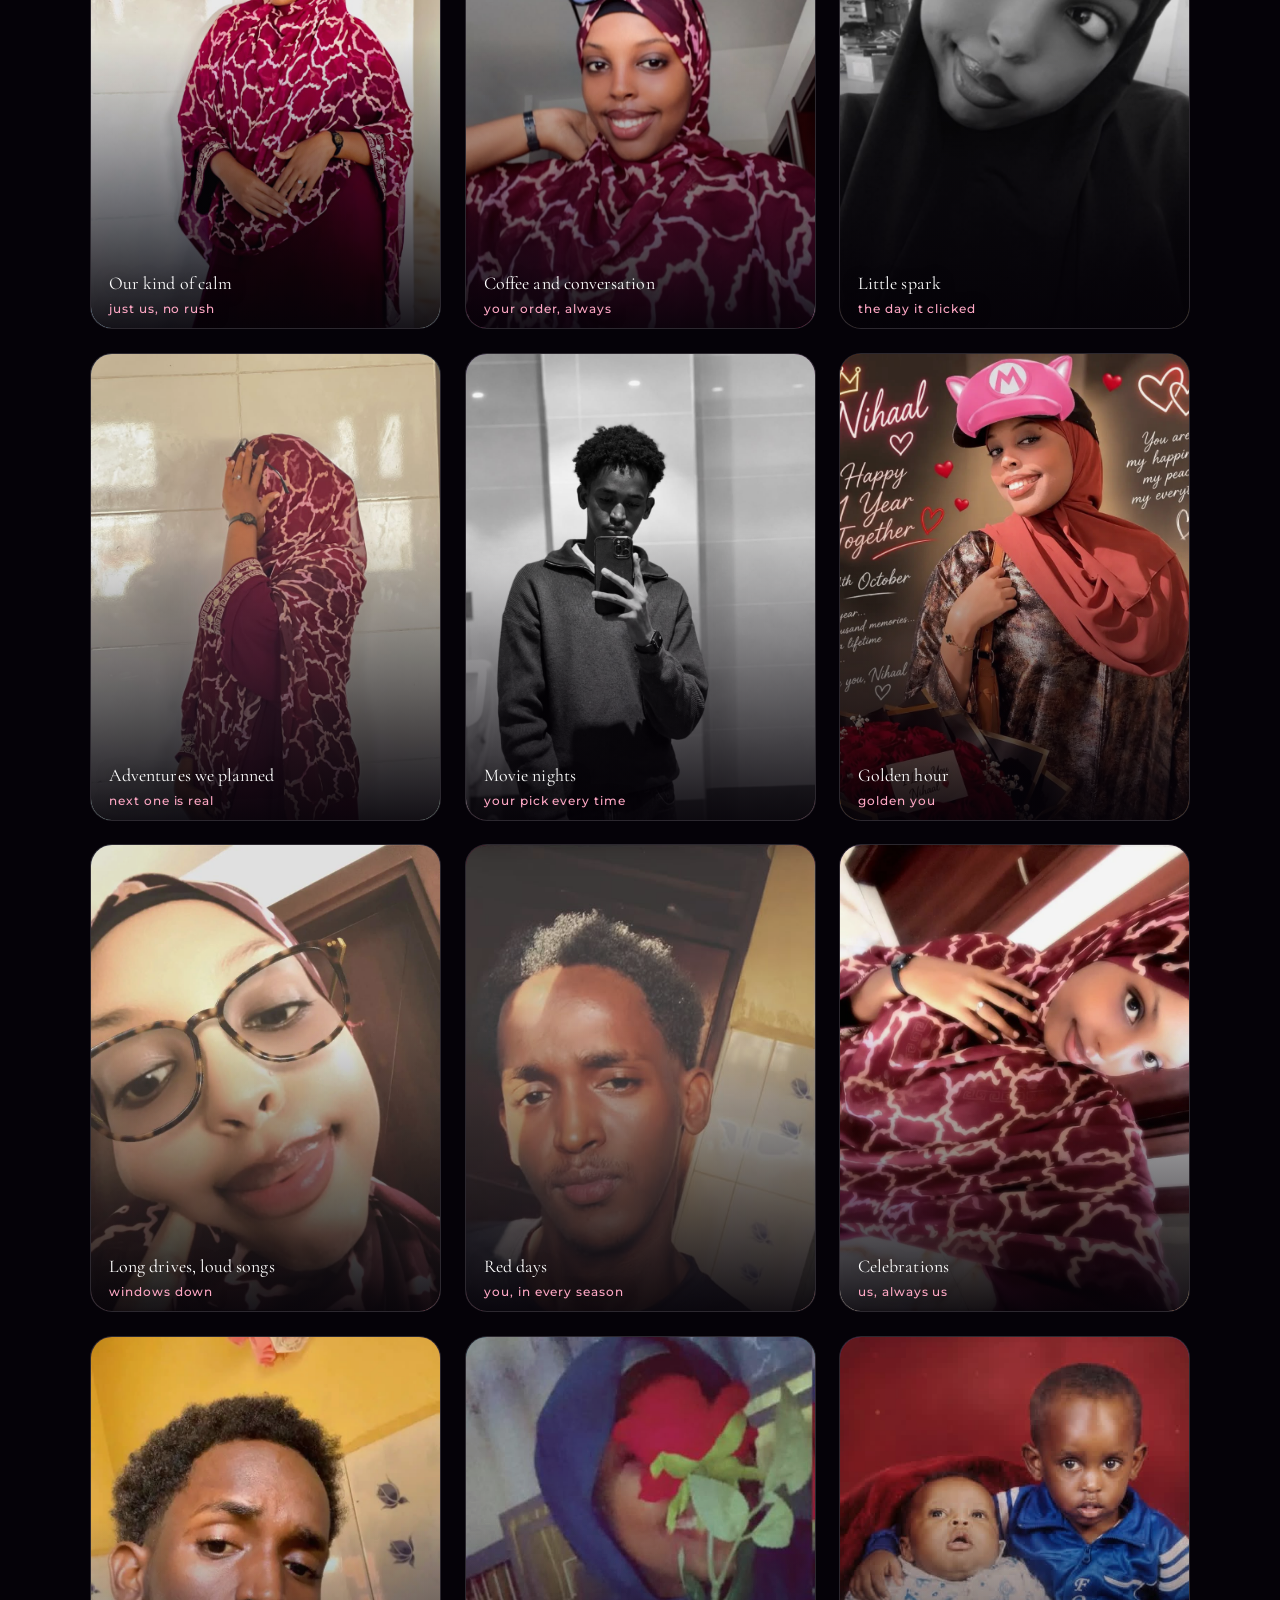
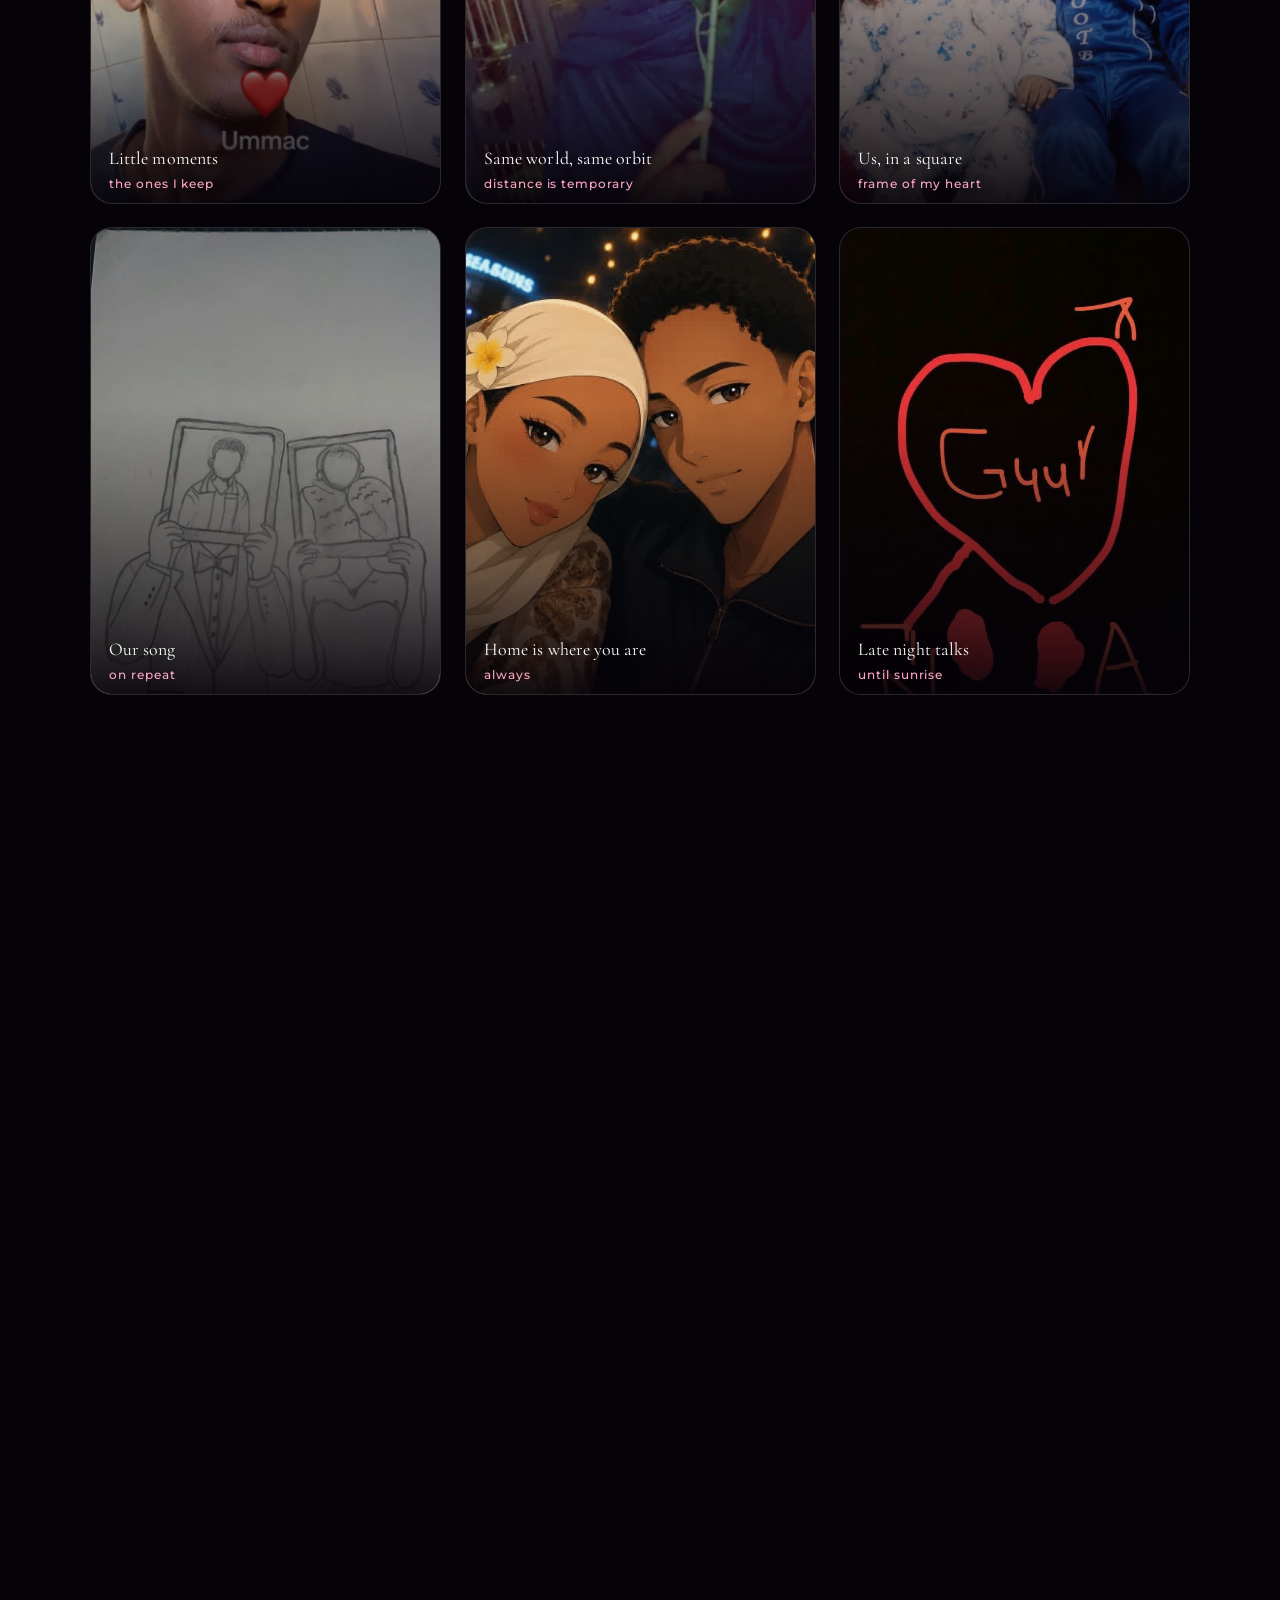
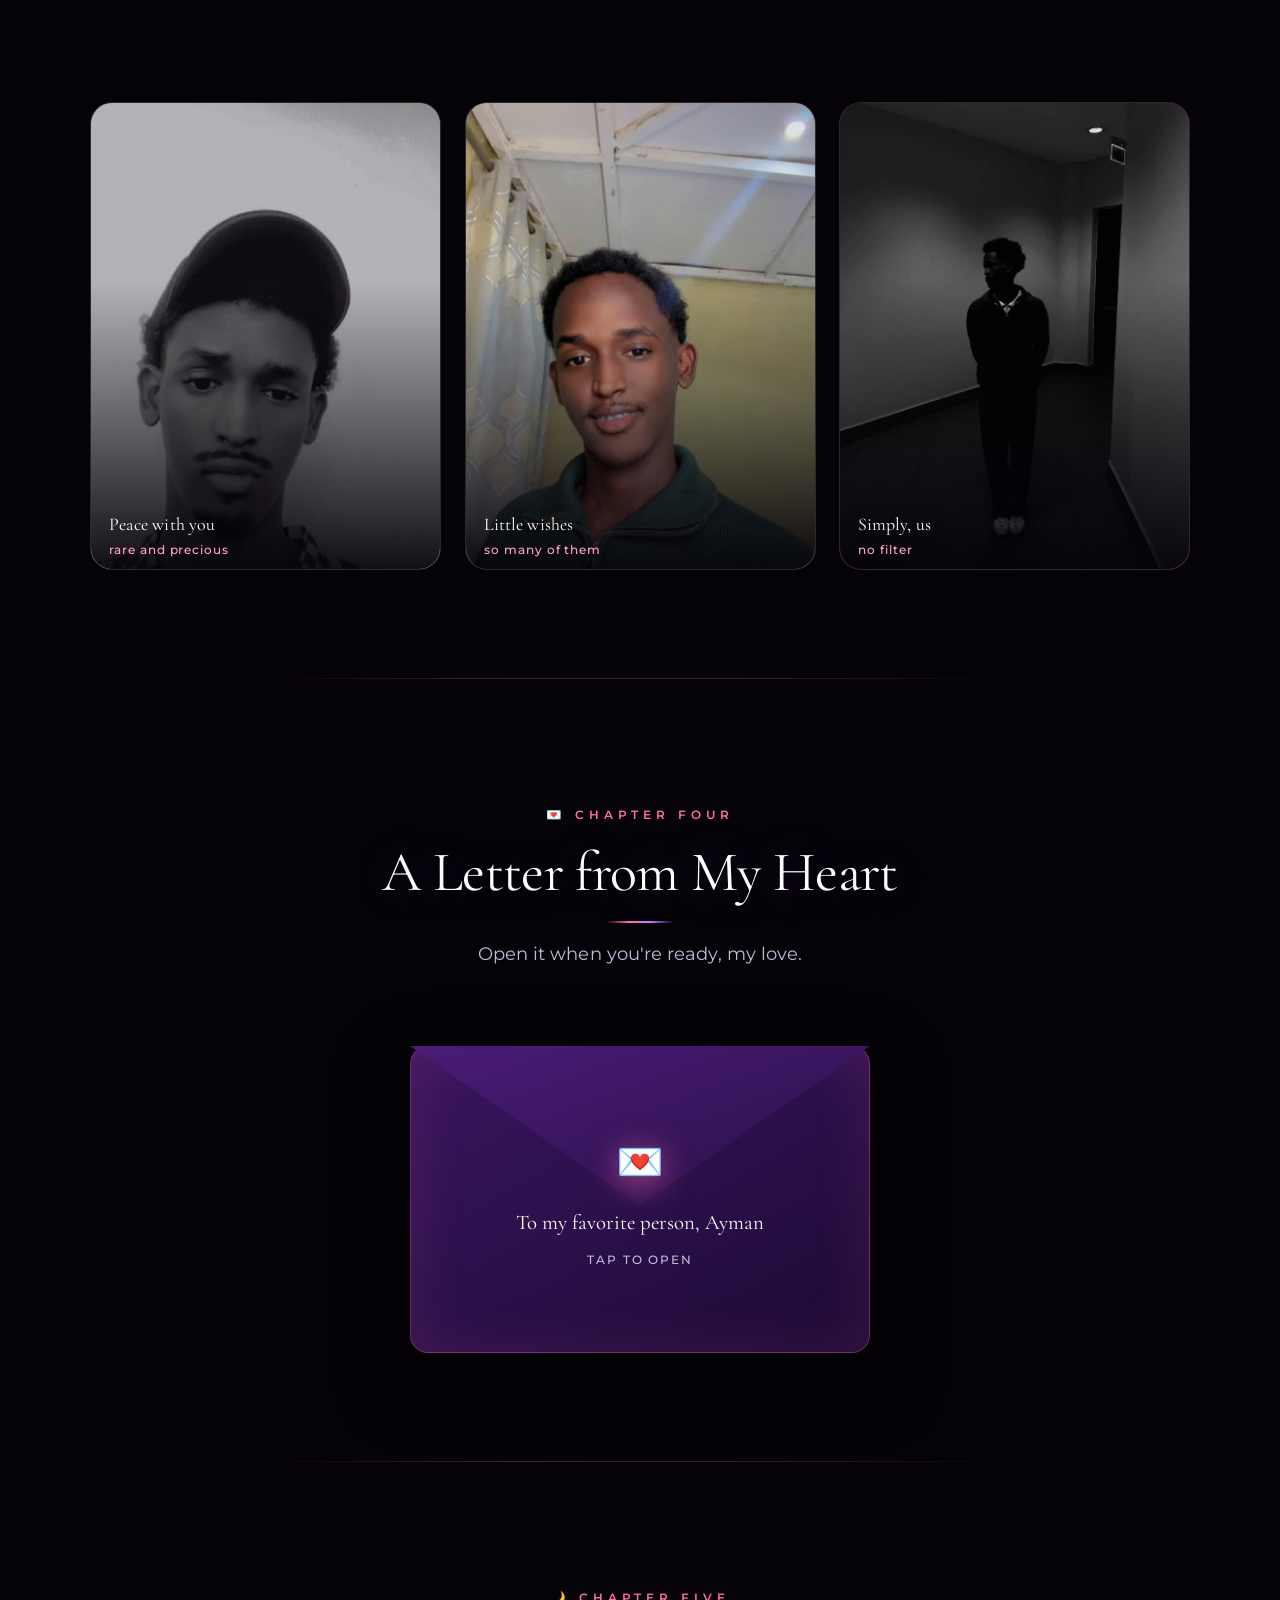
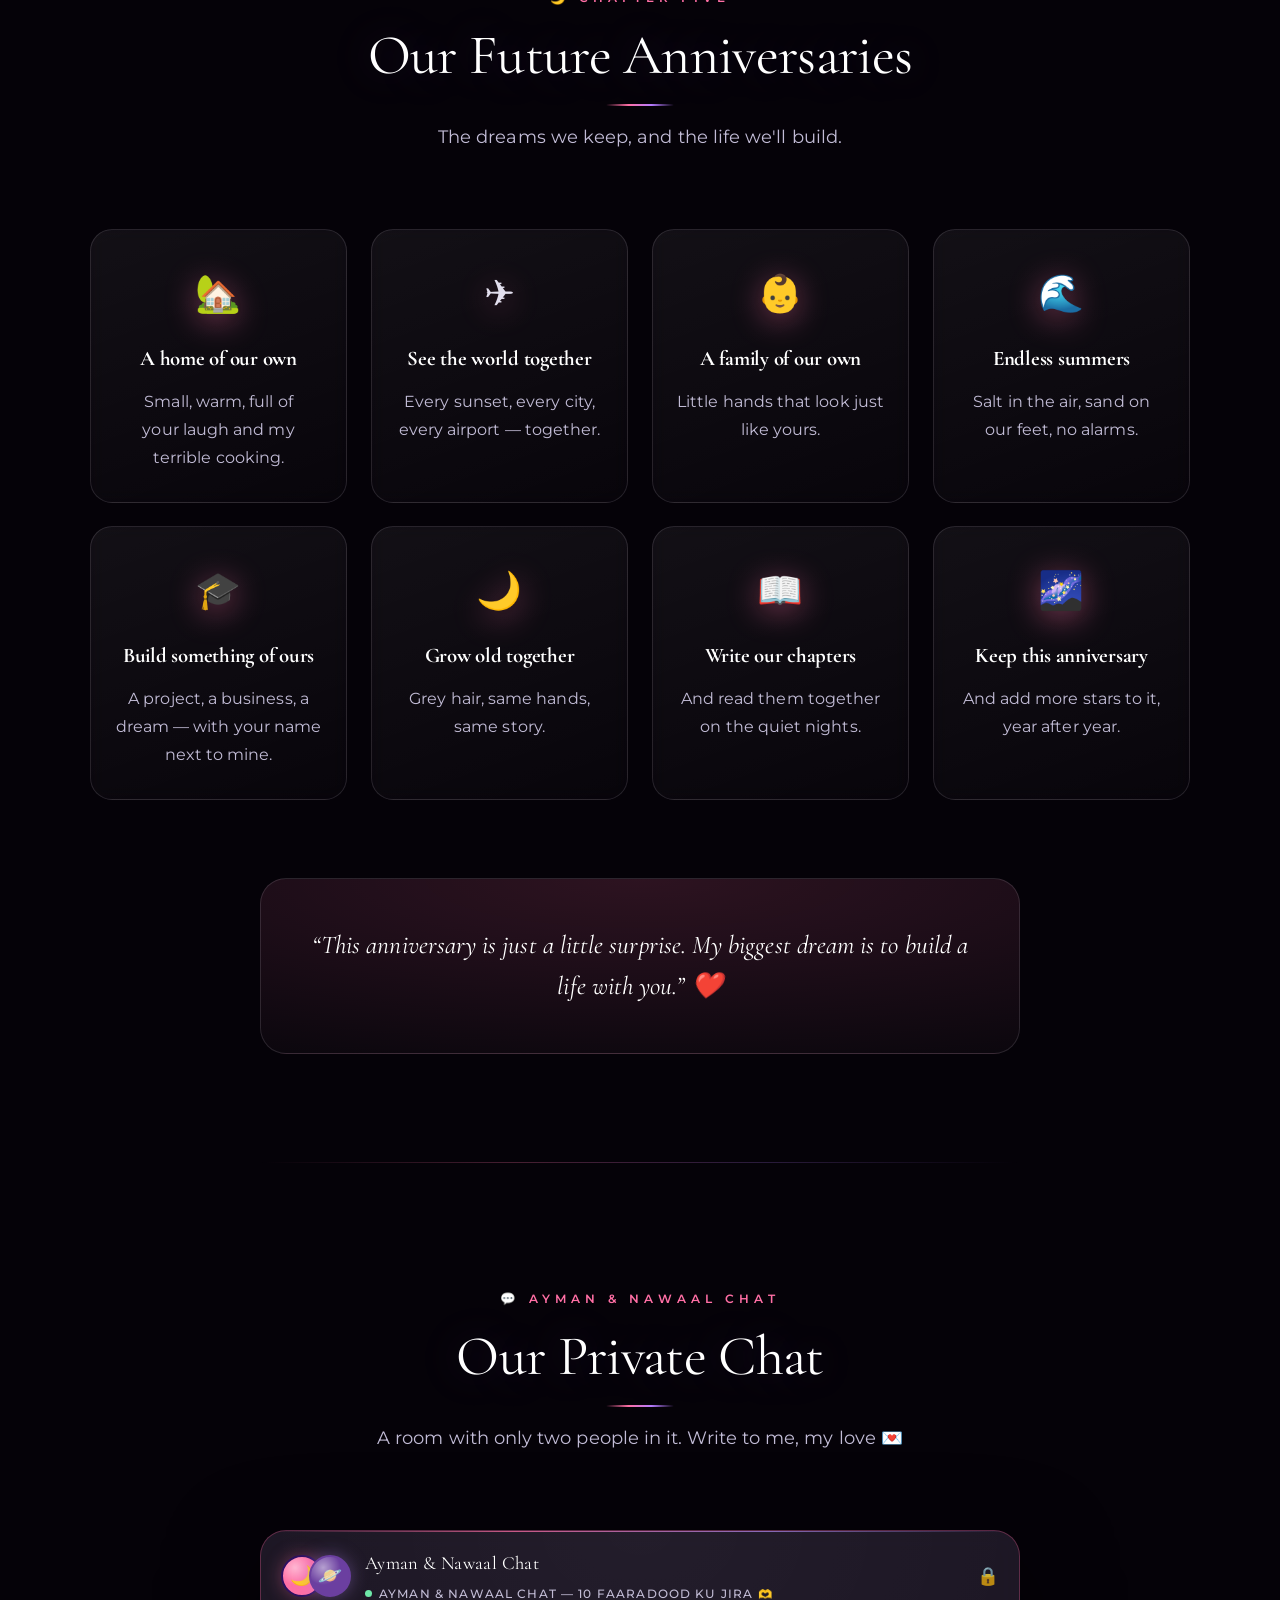
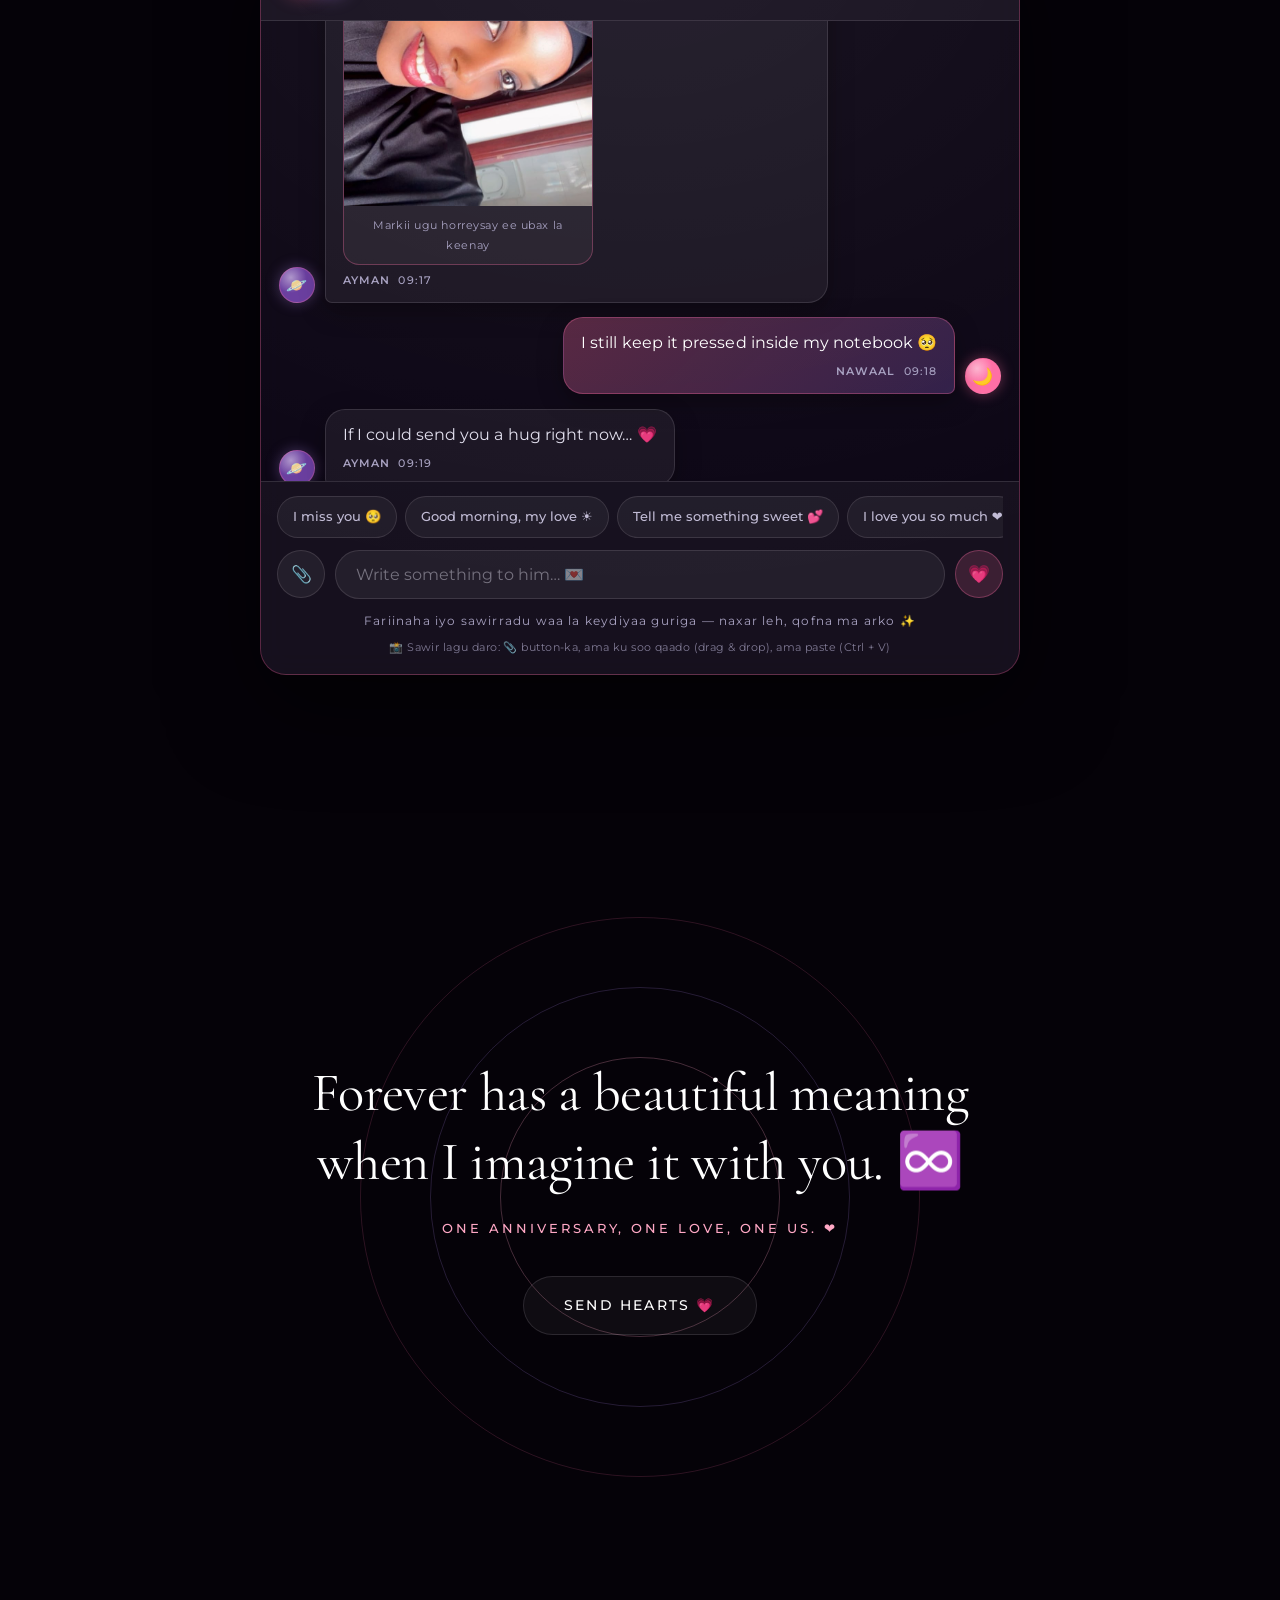
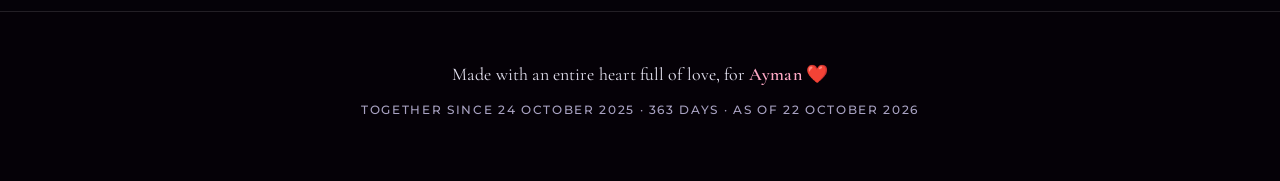
==== commit 4b973601: "Add premium animations and anniversary rebrand" ====
--- a/index.html
+++ b/index.html
@@ -4,18 +4,18 @@
 <meta charset="UTF-8" />
 <meta name="viewport" content="width=device-width, initial-scale=1, viewport-fit=cover" />
 <meta name="theme-color" content="#050208" />
-<title>🌌 Our Little Universe — Nawaal &amp; Ayman</title>
-<meta name="description" content="A universe made for two hearts. Happy Anniversary, My Love." />
+<title>💗 Our Anniversary — Nawaal &amp; Ayman</title>
+<meta name="description" content="An anniversary made for two hearts. Happy Anniversary, My Love." />
 <meta name="robots" content="noindex, nofollow" />
 <meta property="og:type" content="website" />
-<meta property="og:site_name" content="Our Little Universe" />
-<meta property="og:title" content="Our Little Universe — Nawaal &amp; Ayman 🌌" />
-<meta property="og:description" content="A universe made for two hearts. Happy Anniversary, My Love ❤️" />
+<meta property="og:site_name" content="Our Anniversary" />
+<meta property="og:title" content="Our Anniversary — Nawaal &amp; Ayman 💗" />
+<meta property="og:description" content="An anniversary made for two hearts. Happy Anniversary, My Love ❤️" />
 <meta property="og:image" content="images/og-cover.jpg" />
-<meta property="og:image:alt" content="Nawaal &amp; Ayman — Our Little Universe" />
+<meta property="og:image:alt" content="Nawaal &amp; Ayman — Our Anniversary" />
 <meta name="twitter:card" content="summary_large_image" />
-<meta name="twitter:title" content="Our Little Universe — Nawaal &amp; Ayman 🌌" />
-<meta name="twitter:description" content="A universe made for two hearts." />
+<meta name="twitter:title" content="Our Anniversary — Nawaal &amp; Ayman 💗" />
+<meta name="twitter:description" content="An anniversary made for two hearts." />
 <meta name="twitter:image" content="images/og-cover.jpg" />
 
 <link rel="preconnect" href="https://fonts.googleapis.com" />
@@ -26,6 +26,7 @@
 <link rel="stylesheet" href="assets/css/chat.css" />
 <link rel="stylesheet" href="assets/css/cake.css" />
 <link rel="stylesheet" href="assets/css/animations.css" />
+<link rel="stylesheet" href="assets/css/premium.css" />
 <link rel="icon" href="data:image/svg+xml,<svg xmlns='http://www.w3.org/2000/svg' viewBox='0 0 100 100'><text y='.9em' font-size='90'>🌌</text></svg>" />
 <link rel="apple-touch-icon" href="images/og-cover.jpg" />
 <link rel="manifest" href="site.webmanifest" />
@@ -41,13 +42,13 @@
   <!-- Step 1 — password -->
   <section class="gate__screen is-active" id="gatePass">
     <div class="gate__card">
-      <p class="gate__kicker">💗 Welcome to Our Universe 💗</p>
-      <h2 class="gate__title">This little universe belongs to you and me.</h2>
+      <p class="gate__kicker">💗 Welcome to Our Anniversary 💗</p>
+      <h2 class="gate__title">This anniversary belongs to you and me.</h2>
       <form class="gate__form" id="gateForm" novalidate>
         <label class="gate__label" for="gatePassInput">🔒 Enter Our Secret Password</label>
         <input class="gate__input" id="gatePassInput" type="password" autocomplete="off" spellcheck="false" placeholder="••••••••" aria-describedby="gateMsg" />
         <p class="gate__msg" id="gateMsg" role="alert"></p>
-        <button class="btn btn--glow gate__submit" type="submit"><span>♡ Enter My Universe ♡</span></button>
+        <button class="btn btn--glow gate__submit" type="submit"><span>♡ Enter My Anniversary ♡</span></button>
       </form>
     </div>
   </section>
@@ -68,8 +69,8 @@
     <div class="gate__card">
       <p class="gate__kicker">🌌</p>
       <h2 class="gate__title gate__title--win">CONGRATULATIONS, MY LOVE! ❤️</h2>
-      <p class="gate__lead">You have unlocked our little universe.</p>
-      <button class="btn btn--glow" id="gateEnter" type="button"><span>✨ ENTER OUR UNIVERSE ✨</span></button>
+      <p class="gate__lead">You have unlocked our anniversary.</p>
+      <button class="btn btn--glow" id="gateEnter" type="button"><span>✨ ENTER OUR ANNIVERSARY ✨</span></button>
     </div>
   </section>
 
@@ -79,7 +80,7 @@
 <div class="cake" id="cake" hidden role="dialog" aria-modal="true" aria-label="Happy anniversary">
   <div class="cake__confetti" id="cakeConfetti" aria-hidden="true"></div>
   <div class="cake__inner">
-    <p class="cake__kicker">🎂 Our Little Universe</p>
+    <p class="cake__kicker">🎂 Our Anniversary</p>
     <h2 class="cake__title">Happy Anniversary</h2>
     <p class="cake__names">Ayman &amp; Nawaal</p>
     <p class="cake__since" id="cakeSince"></p>
@@ -113,7 +114,7 @@
     </div>
 
     <button class="btn btn--glow cake__btn" id="cakeBtn" type="button"><span>🎂 Blow out the candles</span></button>
-    <p class="cake__hint">Tag si uu dabadeed uu u galaa universe-ka 🌌</p>
+    <p class="cake__hint">Tag si uu dabadeed uu u galaa anniversary-ga 💗</p>
   </div>
 </div>
 
@@ -127,11 +128,11 @@
 <!-- ============ WELCOME / LOADER ============ -->
 <div class="loader" id="loader">
   <div class="loader__inner">
-    <p class="loader__eyebrow">A universe of two</p>
-    <h1 class="loader__title">Welcome to Our Universe,<br /><span class="gradient-text">Ayman</span> ❤️</h1>
+    <p class="loader__eyebrow">An anniversary of two</p>
+    <h1 class="loader__title">Welcome to Our Anniversary,<br /><span class="gradient-text">Ayman</span> ❤️</h1>
     <p class="loader__text">Out of billions of people, somehow, my heart found you.</p>
     <button class="btn btn--glow" id="enterBtn" type="button">
-      <span>Enter Our Universe</span> <span class="btn__spark">✨</span>
+      <span>Enter Our Anniversary</span> <span class="btn__spark">✨</span>
     </button>
     <p class="loader__hint">🎵 Our piano starts when you enter</p>
   </div>
@@ -171,7 +172,7 @@
     </div>
 
     <h2 class="hero__title" data-reveal data-delay="1">
-      One Universe, <span class="gradient-text">One Love</span>, One&nbsp;Us.
+      One Anniversary, <span class="gradient-text">One Love</span>, One&nbsp;Us.
     </h2>
 
     <p class="hero__sub" data-reveal data-delay="2">
@@ -204,7 +205,7 @@
 
     <div class="planets" id="planetsRow"><!-- rendered by JS --></div>
 
-    <p class="planets__quote" data-reveal>“Two different souls, one beautiful universe.”</p>
+    <p class="planets__quote" data-reveal>“Two different souls, one beautiful anniversary.”</p>
   </section>
 
   <!-- ============ STORY ============ -->
@@ -212,7 +213,7 @@
     <header class="sec-head" data-reveal>
       <p class="sec-head__eyebrow">📖 Chapter two</p>
       <h3 class="sec-head__title">Our Story</h3>
-      <p class="sec-head__lead">From one ordinary day to a whole universe.</p>
+      <p class="sec-head__lead">From one ordinary day to a whole lifetime.</p>
     </header>
 
     <div class="timeline" id="timeline"><!-- rendered by JS --></div>
@@ -261,14 +262,14 @@
   <section class="section section--pad" id="future">
     <header class="sec-head" data-reveal>
       <p class="sec-head__eyebrow">🌙 Chapter five</p>
-      <h3 class="sec-head__title">Our Future Universe</h3>
+      <h3 class="sec-head__title">Our Future Anniversaries</h3>
       <p class="sec-head__lead">The dreams we keep, and the life we'll build.</p>
     </header>
 
     <div class="dreams" id="dreamsRow"><!-- rendered by JS --></div>
 
     <div class="future-quote" data-reveal>
-      <p>“This universe is just a little surprise. My biggest dream is to build a life with you.” ❤️</p>
+      <p>“This anniversary is just a little surprise. My biggest dream is to build a life with you.” ❤️</p>
     </div>
   </section>
 
@@ -317,14 +318,14 @@
   <section class="section finale" id="finale">
     <div class="finale__rings" aria-hidden="true"><i></i><i></i><i></i></div>
     <h3 class="finale__title" data-reveal>Forever has a beautiful meaning<br />when I imagine it with you. ♾️</h3>
-    <p class="finale__small" data-reveal>One Universe, One Love, One Us. ❤️</p>
+    <p class="finale__small" data-reveal>One Anniversary, One Love, One Us. ❤️</p>
     <button class="btn btn--soft" id="heartsBtn" type="button">Send hearts 💗</button>
   </section>
 
 </main>
 
 <footer class="footer">
-  <p>Made with an entire universe of love, for <b id="footerName">Ayman</b> ❤️</p>
+  <p>Made with an entire heart full of love, for <b id="footerName">Ayman</b> ❤️</p>
   <p class="footer__tiny" id="footerSince"></p>
 </footer>
 
@@ -348,5 +349,6 @@
 <script src="assets/js/chat.js"></script>
 <script src="assets/js/script.js"></script>
 <script src="assets/js/animations.js"></script>
+<script src="assets/js/premium.js"></script>
 </body>
 </html>
--- a/assets/css/premium.css
+++ b/assets/css/premium.css
@@ -0,0 +1,343 @@
+:root {
+  --pink-rgb: 255, 111, 165;
+  --purple-rgb: 181, 123, 255;
+}
+
+body::after {
+  content: "";
+  position: fixed;
+  inset: -60%;
+  z-index: 4;
+  pointer-events: none;
+  opacity: .035;
+  background-image: url("data:image/svg+xml,%3Csvg xmlns='http://www.w3.org/2000/svg' width='160' height='160'%3E%3Cfilter id='n'%3E%3CfeTurbulence type='fractalNoise' baseFrequency='0.82' numOctaves='3' stitchTiles='stitch'/%3E%3C/filter%3E%3Crect width='100%25' height='100%25' filter='url(%23n)' opacity='0.6'/%3E%3C/svg%3E");
+  background-size: 180px 180px;
+  mix-blend-mode: overlay;
+  animation: grainShift 7s steps(8) infinite;
+}
+
+@keyframes grainShift {
+  0%   { transform: translate3d(0, 0, 0); }
+  25%  { transform: translate3d(-2%, 1%, 0); }
+  50%  { transform: translate3d(1%, -2%, 0); }
+  75%  { transform: translate3d(2%, 2%, 0); }
+  100% { transform: translate3d(-1%, -1%, 0); }
+}
+
+.hero::after {
+  content: "";
+  position: absolute;
+  top: -32%;
+  left: 50%;
+  width: min(140vw, 1600px);
+  aspect-ratio: 1;
+  transform: translateX(-50%);
+  background: conic-gradient(
+    from 210deg at 50% 50%,
+    transparent 0deg,
+    rgba(var(--pink-rgb), .13) 38deg,
+    transparent 92deg,
+    rgba(var(--purple-rgb), .15) 148deg,
+    transparent 210deg,
+    rgba(96, 165, 250, .10) 268deg,
+    transparent 330deg
+  );
+  filter: blur(64px);
+  opacity: .75;
+  pointer-events: none;
+  z-index: -1;
+  animation: auroraSpin 46s linear infinite;
+}
+
+@keyframes auroraSpin {
+  to { transform: translateX(-50%) rotate(360deg); }
+}
+
+.section--pad::before {
+  content: "";
+  position: absolute;
+  top: 0;
+  left: 50%;
+  transform: translateX(-50%);
+  width: min(78%, 760px);
+  height: 1px;
+  background: linear-gradient(90deg, transparent, rgba(var(--pink-rgb), .38), rgba(var(--purple-rgb), .3), transparent);
+  opacity: .7;
+  pointer-events: none;
+}
+
+.hero__badge {
+  position: relative;
+  overflow: hidden;
+}
+
+.hero__badge::after {
+  content: "";
+  position: absolute;
+  inset: 0;
+  background: linear-gradient(115deg, transparent 32%, rgba(255, 255, 255, .24) 50%, transparent 68%);
+  transform: translateX(-130%);
+  animation: badgeShine 6s var(--ease) infinite;
+  pointer-events: none;
+}
+
+@keyframes badgeShine {
+  0%, 58% { transform: translateX(-130%); }
+  100%    { transform: translateX(130%); }
+}
+
+.planet, .dream, .tl-card, .countdown__cell, .future-quote, .mem {
+  --mx: 50%;
+  --my: 50%;
+}
+
+.planet::after,
+.dream::after,
+.tl-card::after,
+.countdown__cell::after,
+.future-quote::after,
+.mem::after {
+  content: "";
+  position: absolute;
+  inset: 0;
+  border-radius: inherit;
+  background: radial-gradient(260px circle at var(--mx) var(--my), rgba(255, 168, 197, .17), transparent 62%);
+  opacity: 0;
+  transition: opacity .45s ease;
+  pointer-events: none;
+  z-index: 1;
+}
+
+.mem::after {
+  z-index: 1;
+}
+
+.planet:hover::after,
+.dream:hover::after,
+.tl-item:hover .tl-card::after,
+.countdown__cell:hover::after,
+.future-quote:hover::after,
+.mem:hover::after {
+  opacity: 1;
+}
+
+.mem__cap {
+  transform: translateY(6px);
+  transition: transform .5s var(--ease);
+}
+
+.mem:hover .mem__cap {
+  transform: none;
+}
+
+.mem__img {
+  filter: saturate(.94) brightness(.96);
+  transition: transform .8s var(--ease), filter .6s ease;
+}
+
+.mem:hover .mem__img {
+  filter: saturate(1.08) brightness(1.02);
+}
+
+.magnetic {
+  transition: transform .28s var(--ease), box-shadow .35s var(--ease), background .35s ease;
+  will-change: transform;
+}
+
+.nav::after {
+  content: "";
+  position: absolute;
+  left: 0;
+  right: 0;
+  bottom: -1px;
+  height: 1px;
+  background: linear-gradient(90deg, transparent, rgba(var(--pink-rgb), .45), rgba(var(--purple-rgb), .45), transparent);
+  opacity: 0;
+  transition: opacity .4s ease;
+}
+
+.nav.is-scrolled::after {
+  opacity: 1;
+}
+
+.nav.nav--hidden {
+  transform: translateY(-110%);
+}
+
+@media (min-width: 861px) {
+  .nav__links {
+    padding: 8px 18px;
+    border: 1px solid transparent;
+    border-radius: 999px;
+    transition: background .4s ease, border-color .4s ease, padding .4s ease;
+  }
+
+  .nav.is-scrolled .nav__links {
+    background: rgba(255, 255, 255, .04);
+    border-color: var(--stroke);
+  }
+}
+
+.cursor-dot,
+.cursor-ring {
+  position: fixed;
+  top: 0;
+  left: 0;
+  border-radius: 50%;
+  pointer-events: none;
+  z-index: 320;
+  opacity: 0;
+  transition: opacity .3s ease;
+}
+
+.cursor-dot {
+  width: 5px;
+  height: 5px;
+  margin: -2.5px 0 0 -2.5px;
+  background: var(--pink-soft);
+  box-shadow: 0 0 10px rgba(var(--pink-rgb), .9);
+}
+
+.cursor-ring {
+  width: 36px;
+  height: 36px;
+  margin: -18px 0 0 -18px;
+  border: 1px solid rgba(255, 168, 197, .55);
+  background: transparent;
+  transition: width .3s var(--ease), height .3s var(--ease), margin .3s var(--ease),
+              background .3s ease, border-color .3s ease, opacity .3s ease;
+}
+
+.cursor-ring.is-hover {
+  width: 58px;
+  height: 58px;
+  margin: -29px 0 0 -29px;
+  border-color: rgba(255, 168, 197, .85);
+  background: rgba(var(--pink-rgb), .09);
+}
+
+.cursor-ring.is-down {
+  width: 26px;
+  height: 26px;
+  margin: -13px 0 0 -13px;
+}
+
+body.has-custom-cursor,
+body.has-custom-cursor * {
+  cursor: none;
+}
+
+body.has-custom-cursor input,
+body.has-custom-cursor textarea,
+body.has-custom-cursor select {
+  cursor: text;
+}
+
+body.has-custom-cursor .cursor-dot,
+body.has-custom-cursor .cursor-ring {
+  opacity: 1;
+}
+
+body.cursor-typing .cursor-dot,
+body.cursor-typing .cursor-ring {
+  opacity: 0 !important;
+}
+
+.to-top {
+  position: fixed;
+  right: clamp(14px, 3vw, 26px);
+  bottom: clamp(16px, 3vw, 28px);
+  width: 52px;
+  height: 52px;
+  padding: 2px;
+  border: 0;
+  border-radius: 50%;
+  background: conic-gradient(var(--pink) calc(var(--p, 0) * 1%), rgba(255, 255, 255, .12) 0);
+  z-index: 60;
+  opacity: 0;
+  transform: translateY(16px) scale(.9);
+  pointer-events: none;
+  box-shadow: 0 12px 34px rgba(0, 0, 0, .45);
+  transition: opacity .4s ease, transform .4s var(--ease), box-shadow .3s ease;
+}
+
+.to-top span {
+  display: grid;
+  place-items: center;
+  width: 100%;
+  height: 100%;
+  border-radius: 50%;
+  background: rgba(10, 4, 22, .92);
+  color: #fff;
+  font-size: 1.05rem;
+  transition: background .3s ease;
+}
+
+.to-top.is-on {
+  opacity: 1;
+  transform: none;
+  pointer-events: auto;
+}
+
+.to-top:hover {
+  box-shadow: 0 16px 44px rgba(var(--pink-rgb), .32);
+}
+
+.to-top:hover span {
+  background: rgba(var(--pink-rgb), .18);
+}
+
+.hero__badge,
+.hero__title,
+.hero__sub,
+.hero .countdown {
+  will-change: translate;
+}
+
+:focus-visible {
+  outline: 2px solid var(--pink-soft);
+  outline-offset: 3px;
+}
+
+button:focus:not(:focus-visible),
+a:focus:not(:focus-visible) {
+  outline: none;
+}
+
+@media (hover: none), (pointer: coarse) {
+  body::after {
+    display: none;
+  }
+
+  .cursor-dot,
+  .cursor-ring {
+    display: none;
+  }
+}
+
+@media (prefers-reduced-motion: reduce) {
+  body::after {
+    animation: none !important;
+  }
+
+  .hero::after {
+    animation: none !important;
+    opacity: .5;
+  }
+
+  .hero__badge::after {
+    animation: none !important;
+    display: none;
+  }
+
+  .cursor-dot,
+  .cursor-ring {
+    display: none !important;
+  }
+
+  .mem__cap,
+  .mem__img,
+  .magnetic {
+    transition: none !important;
+  }
+}
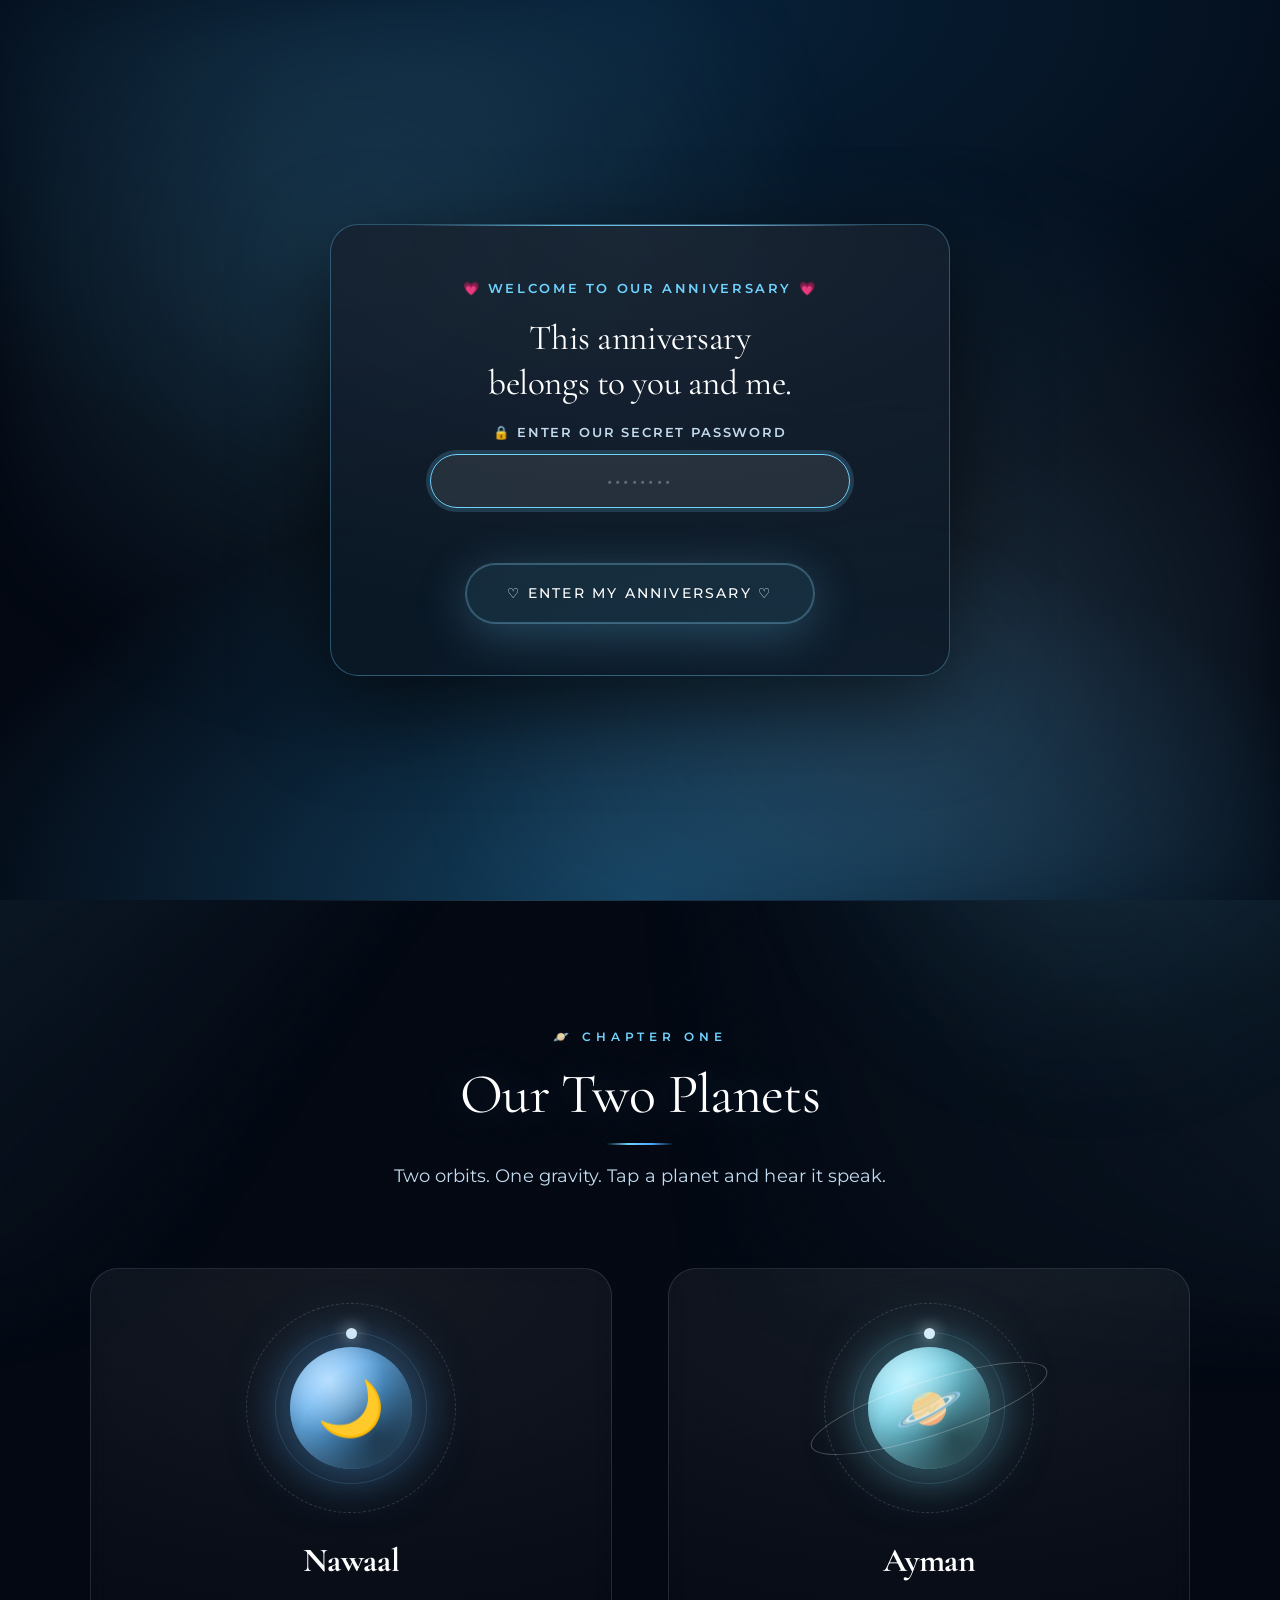
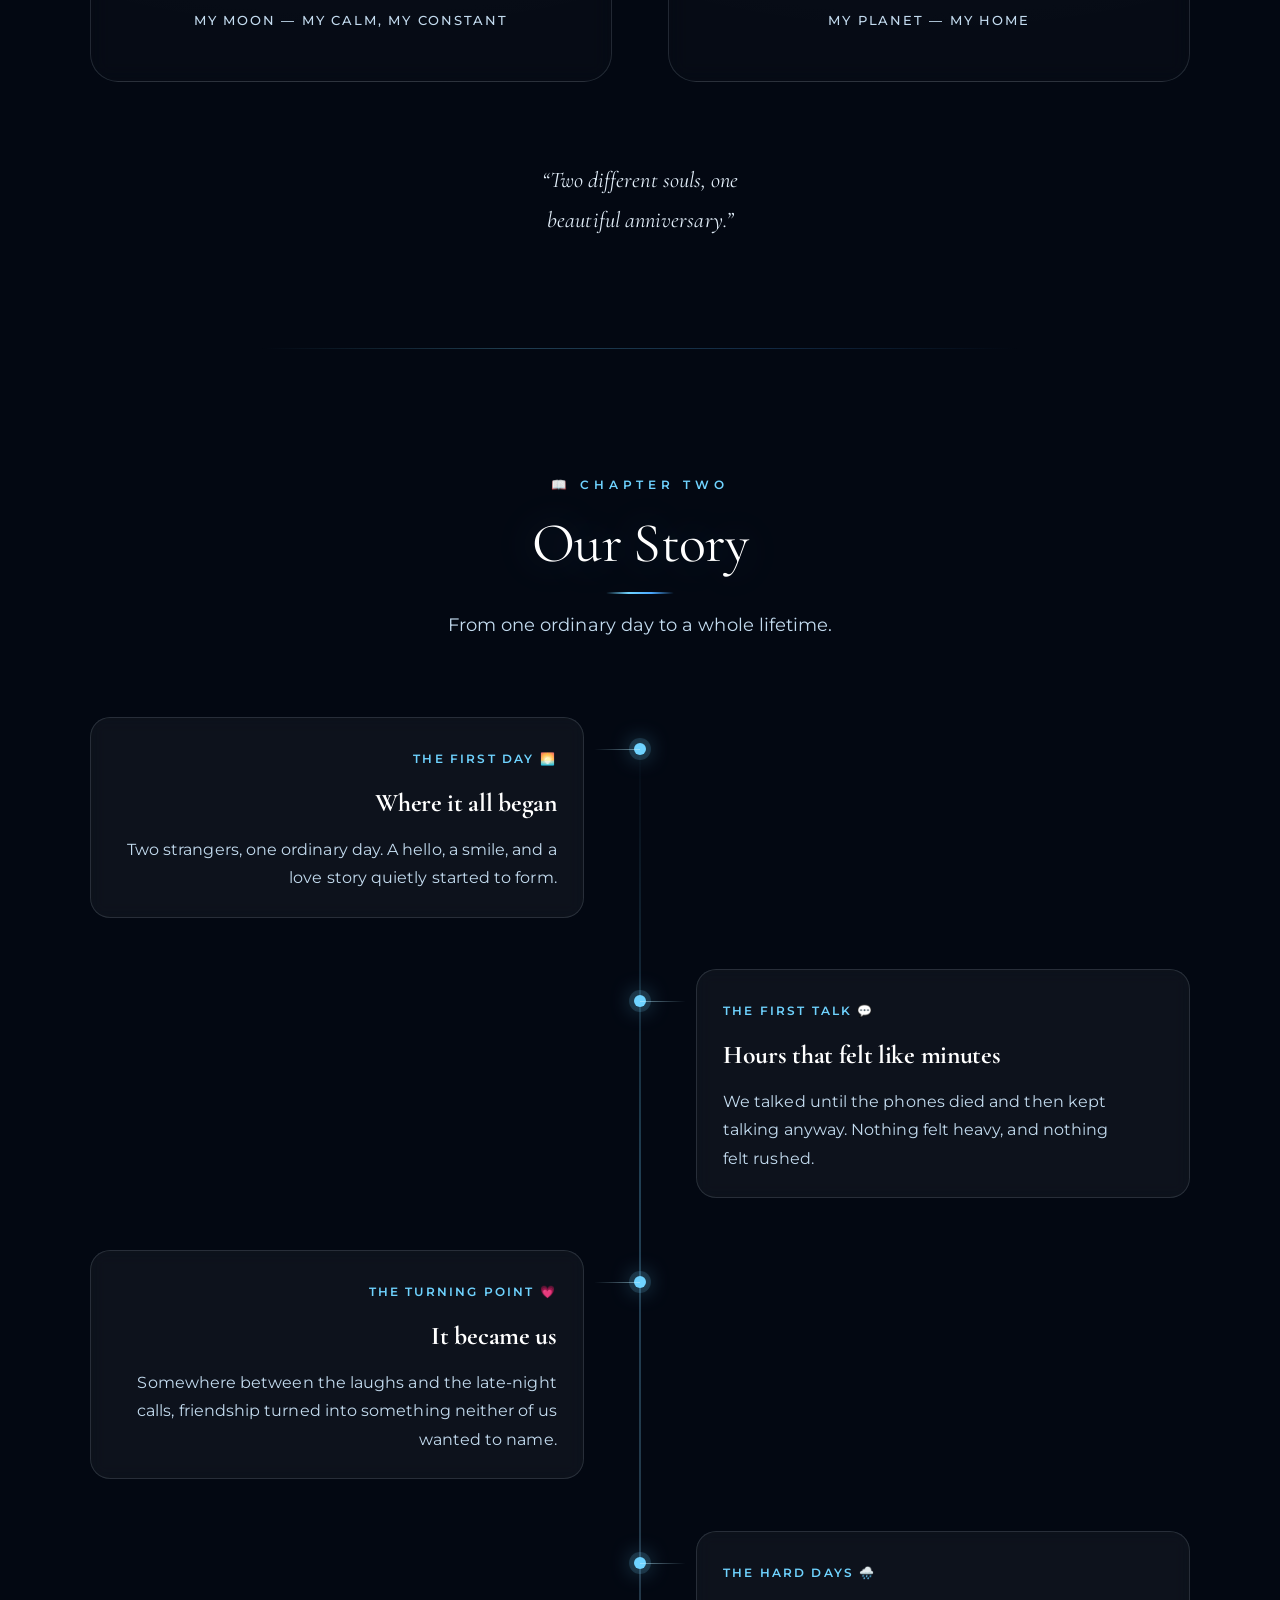
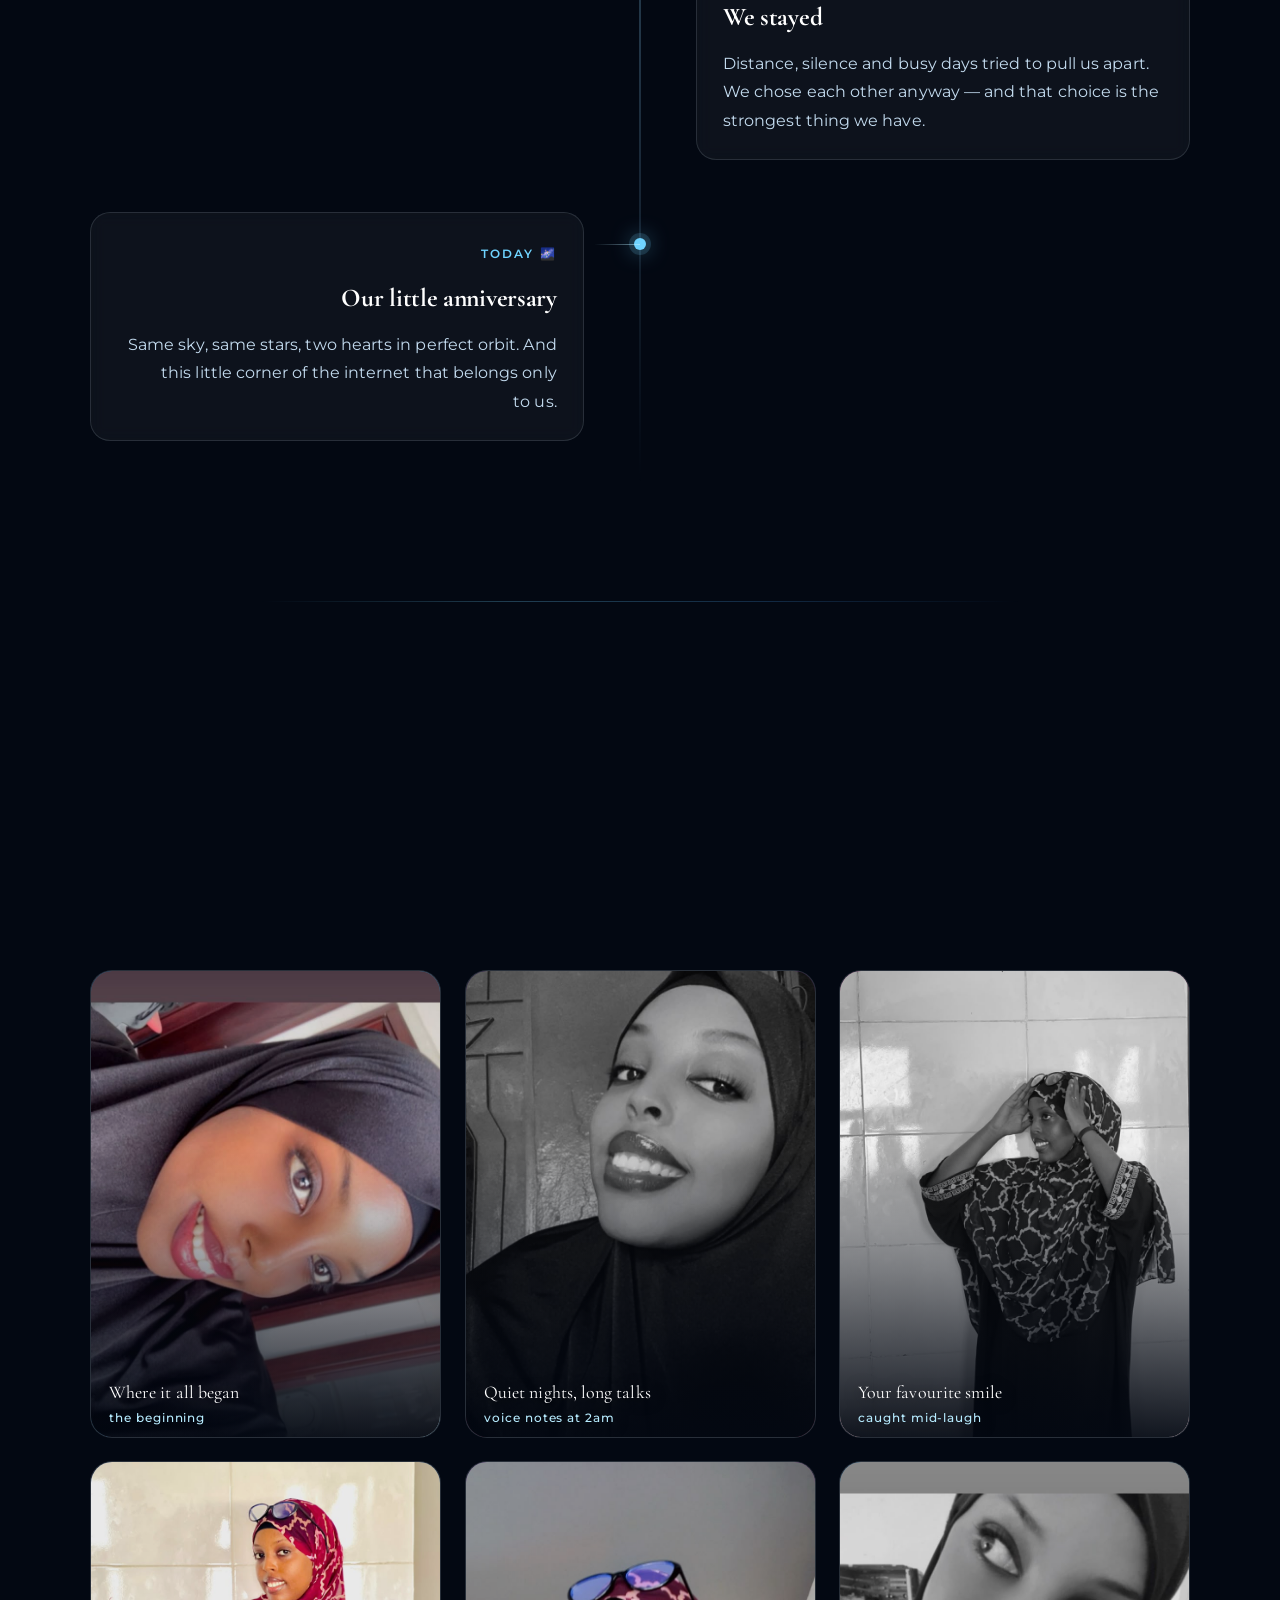
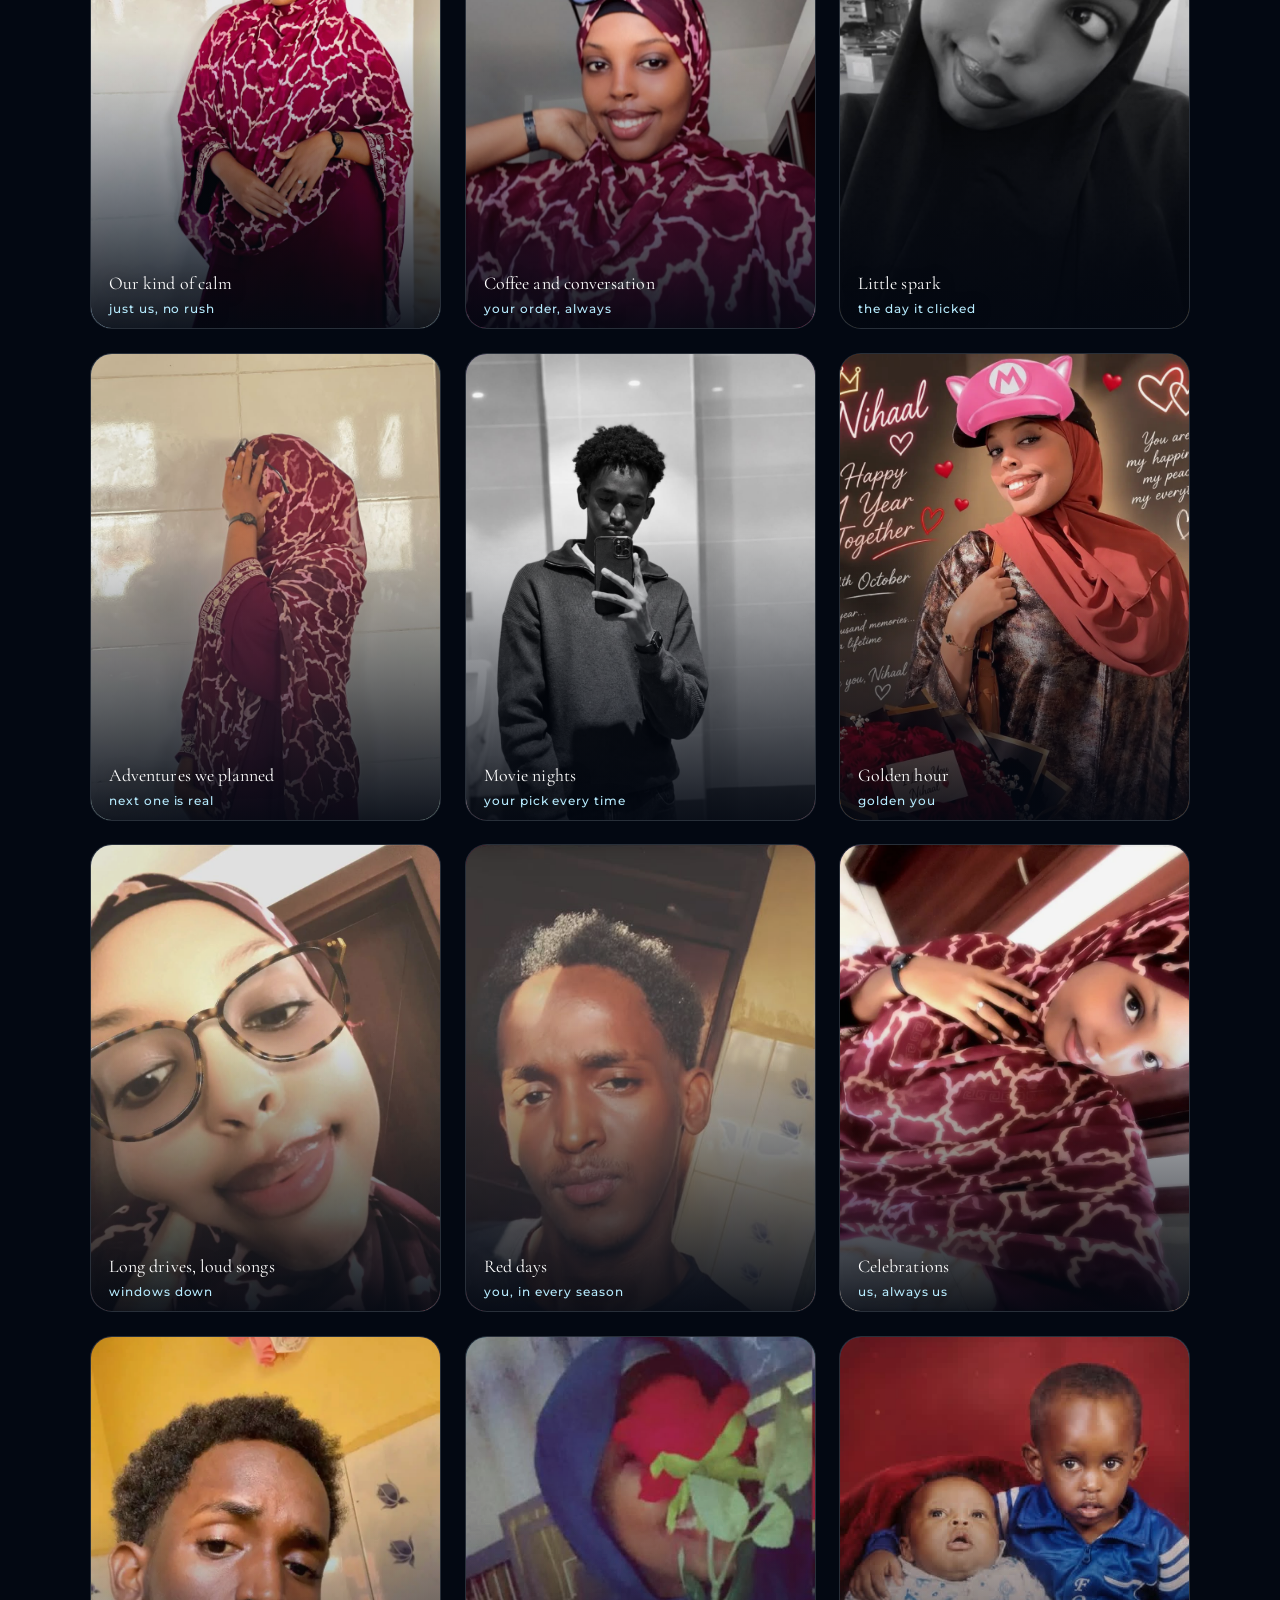
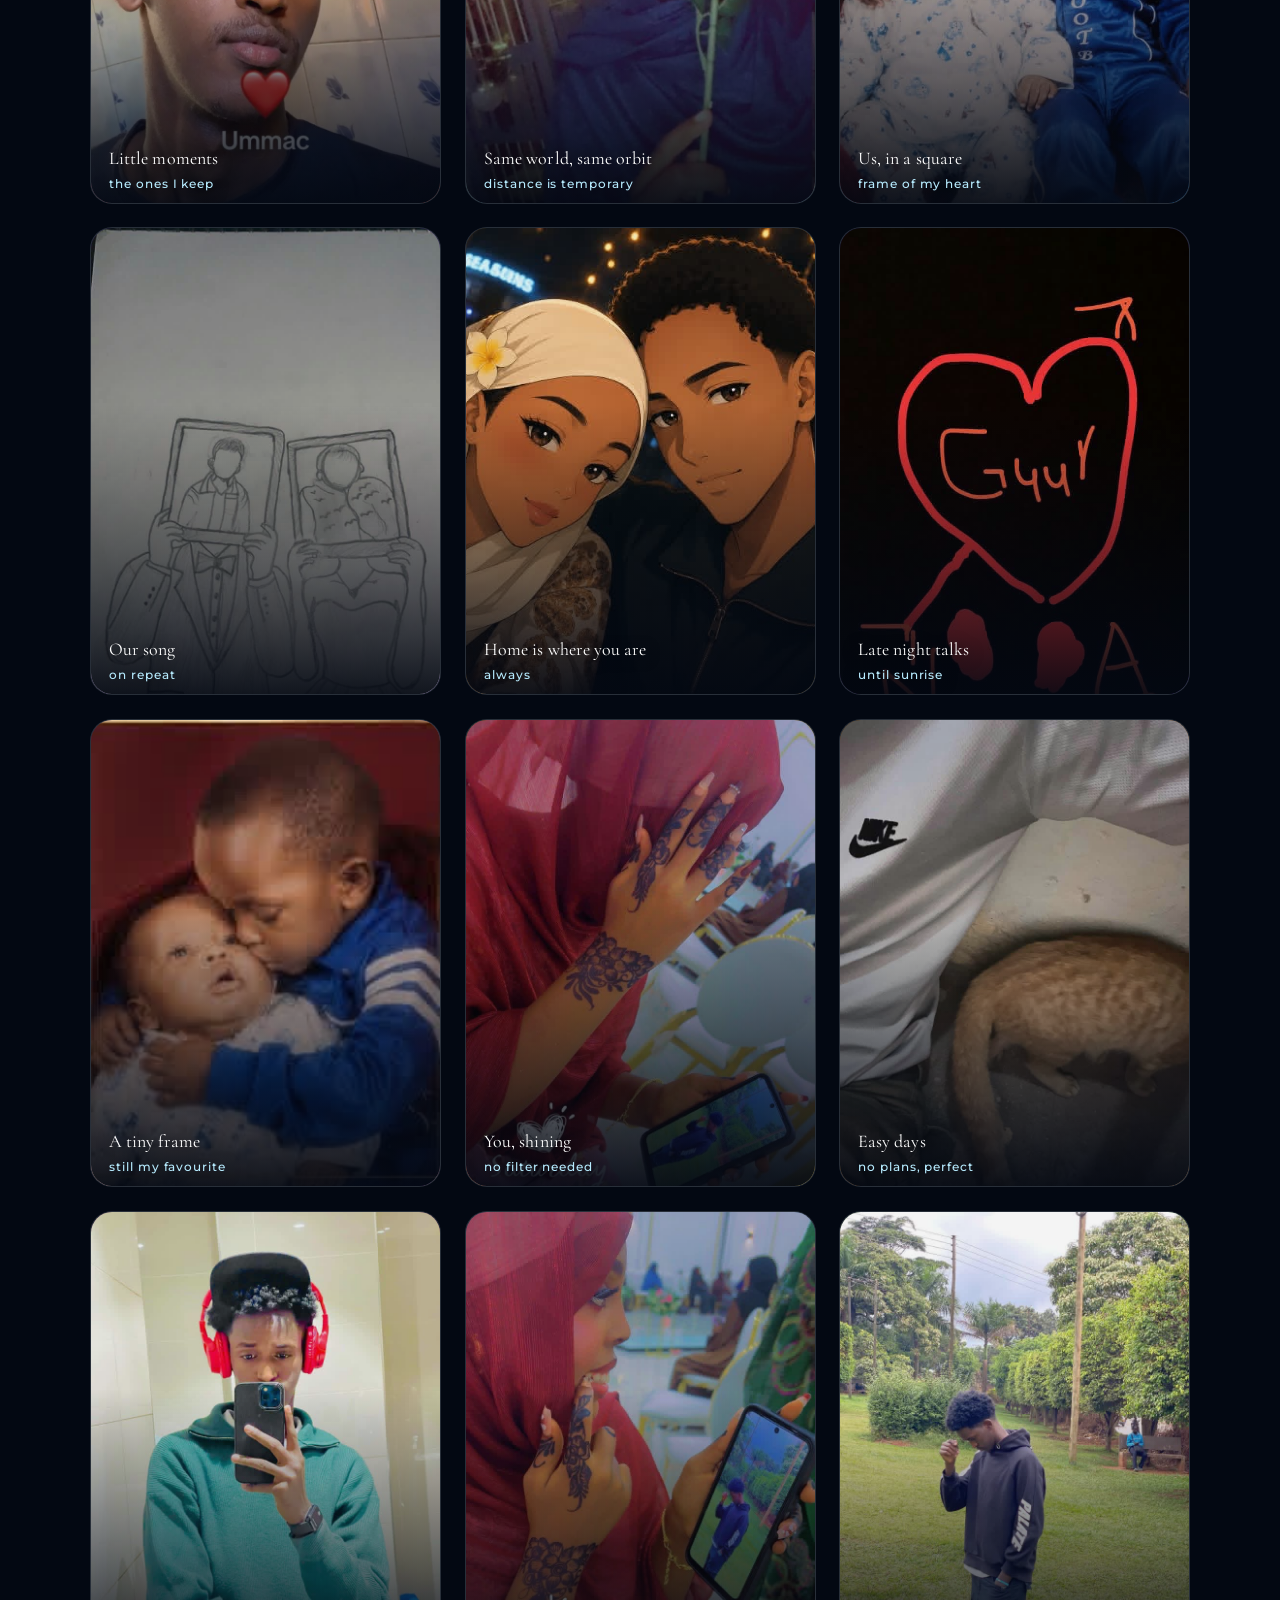
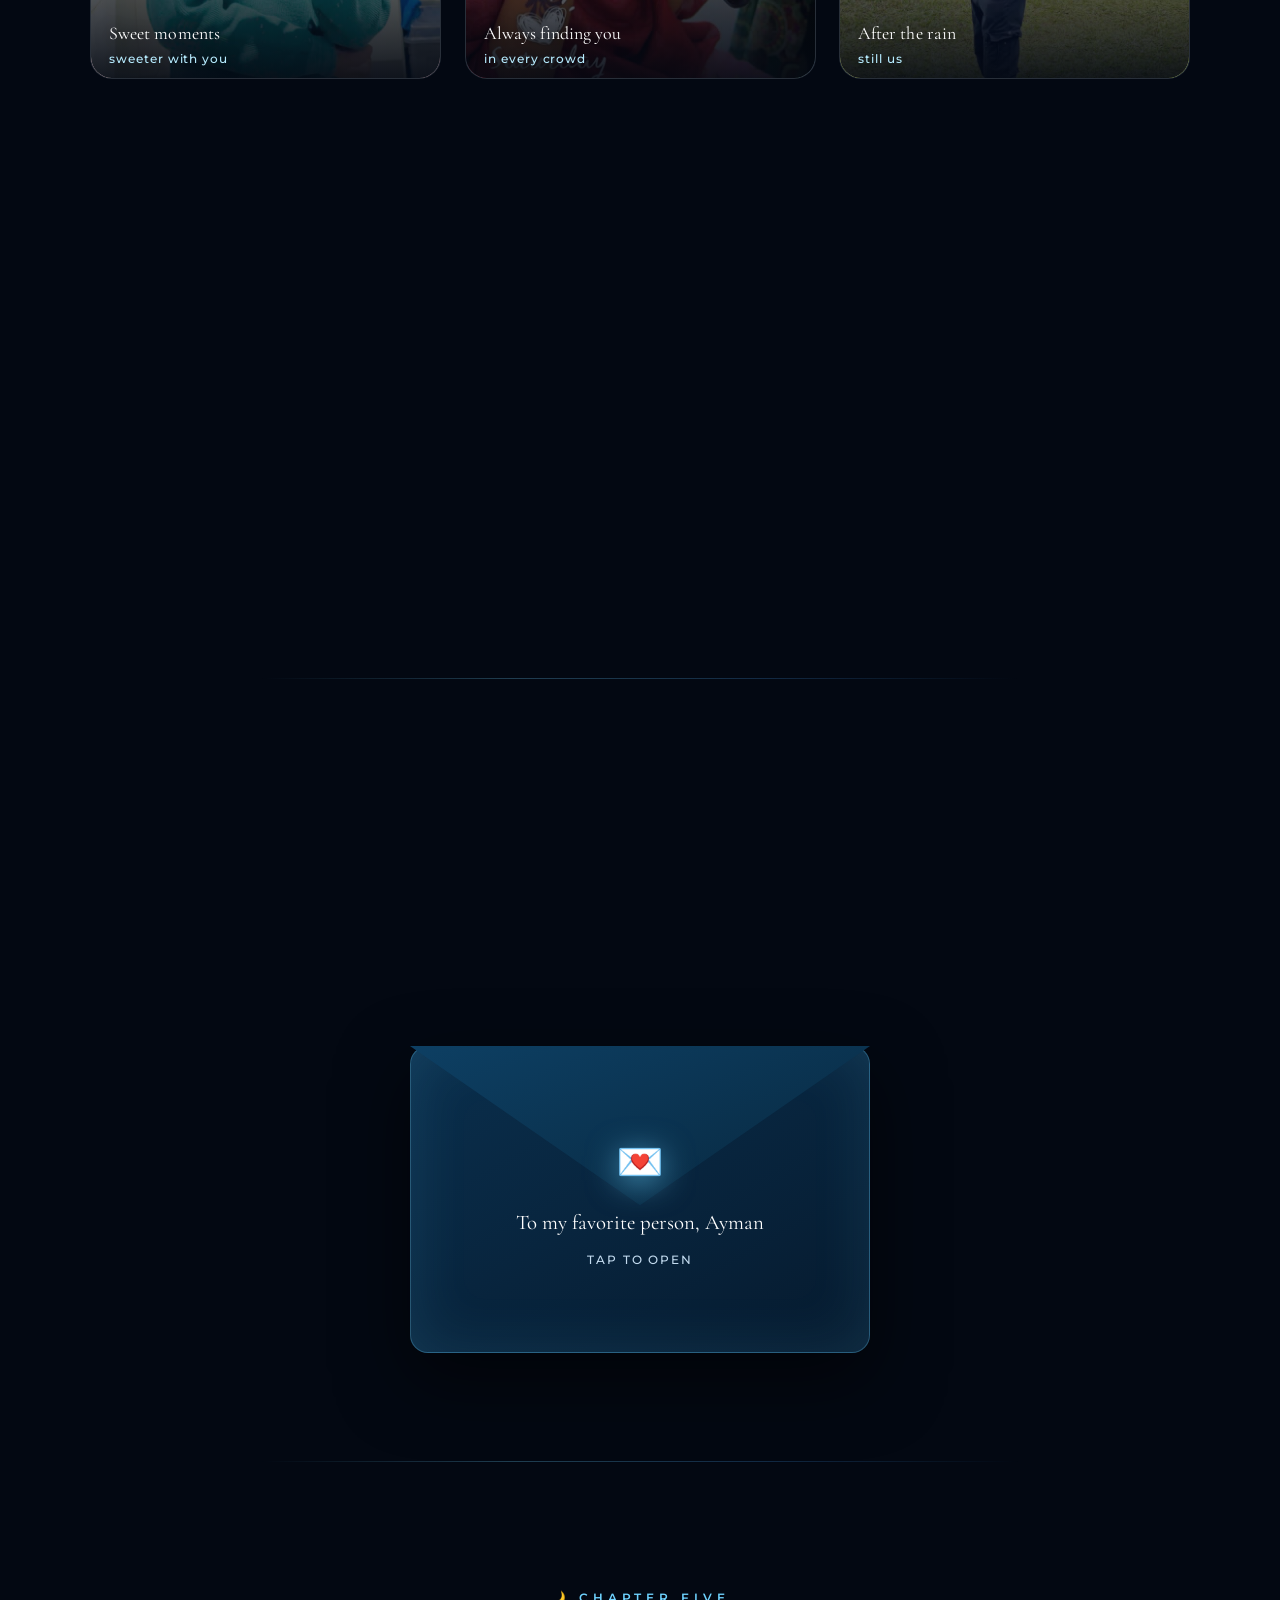
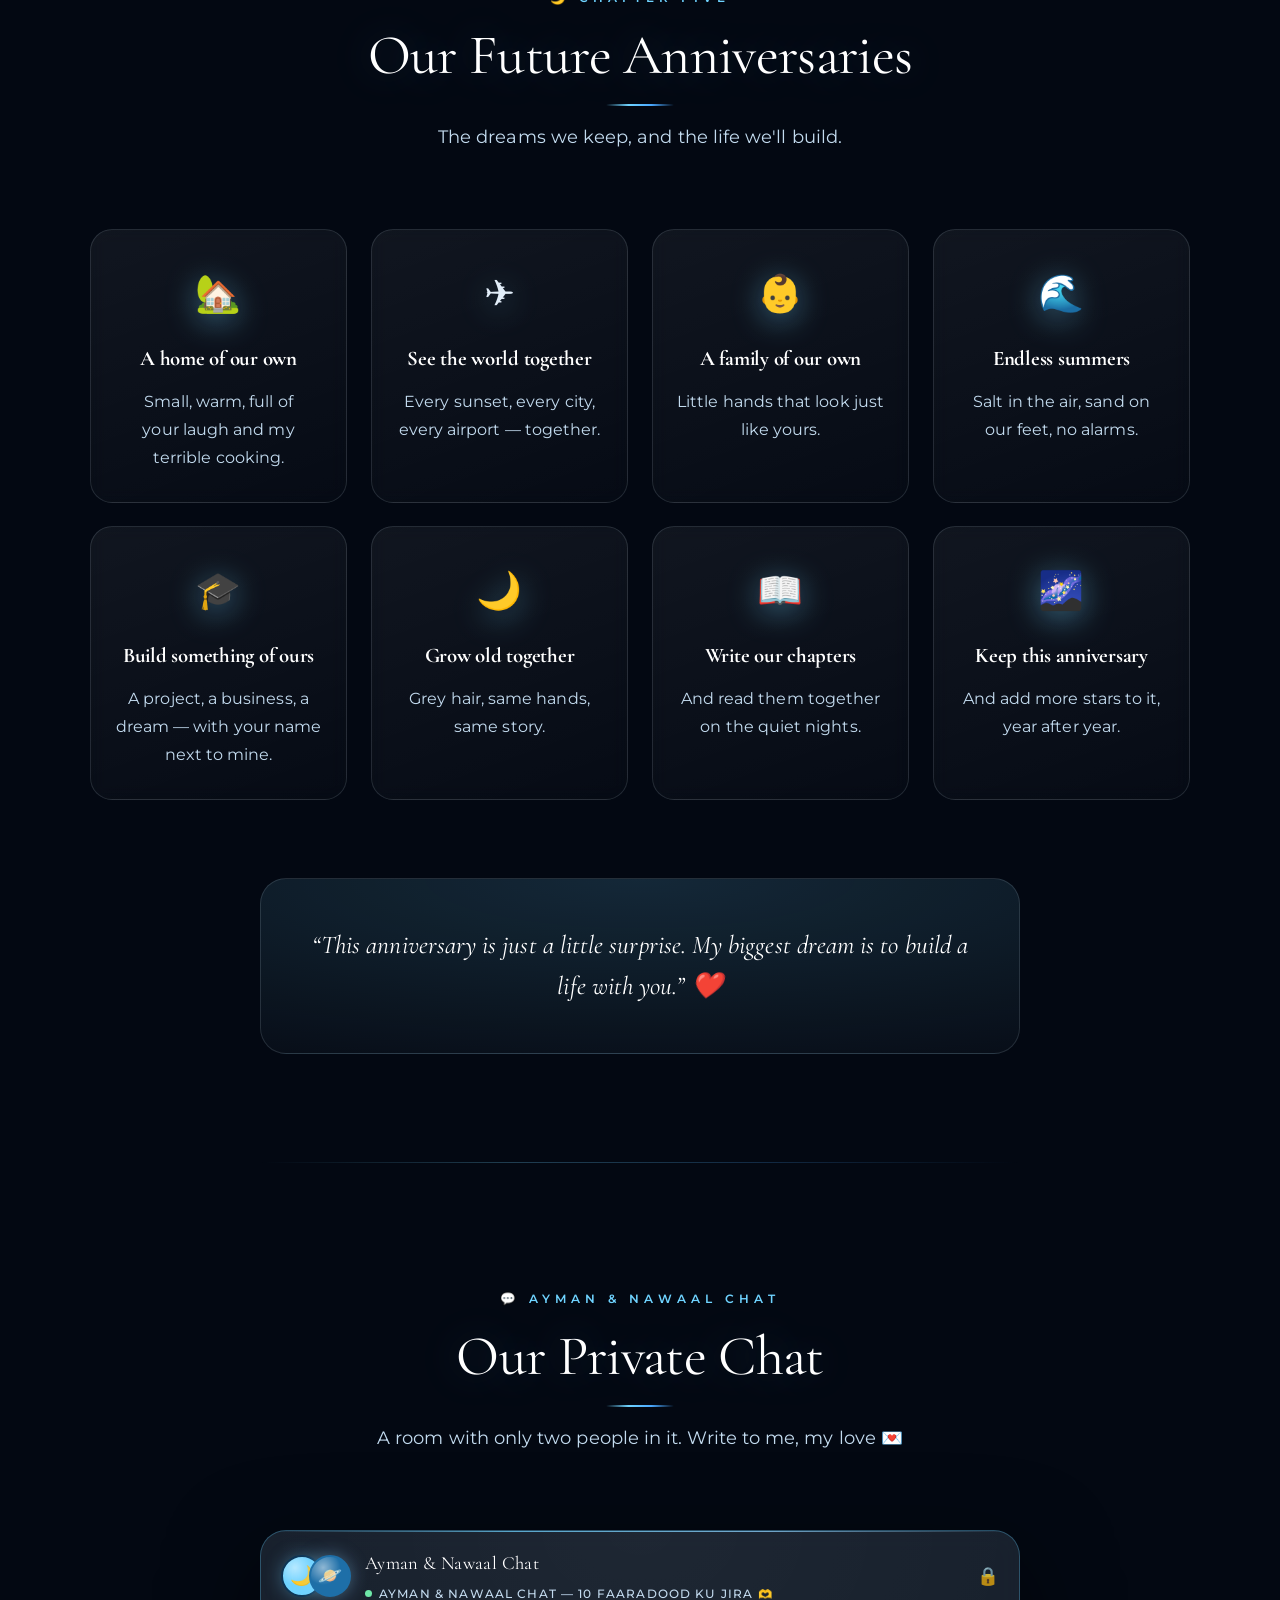
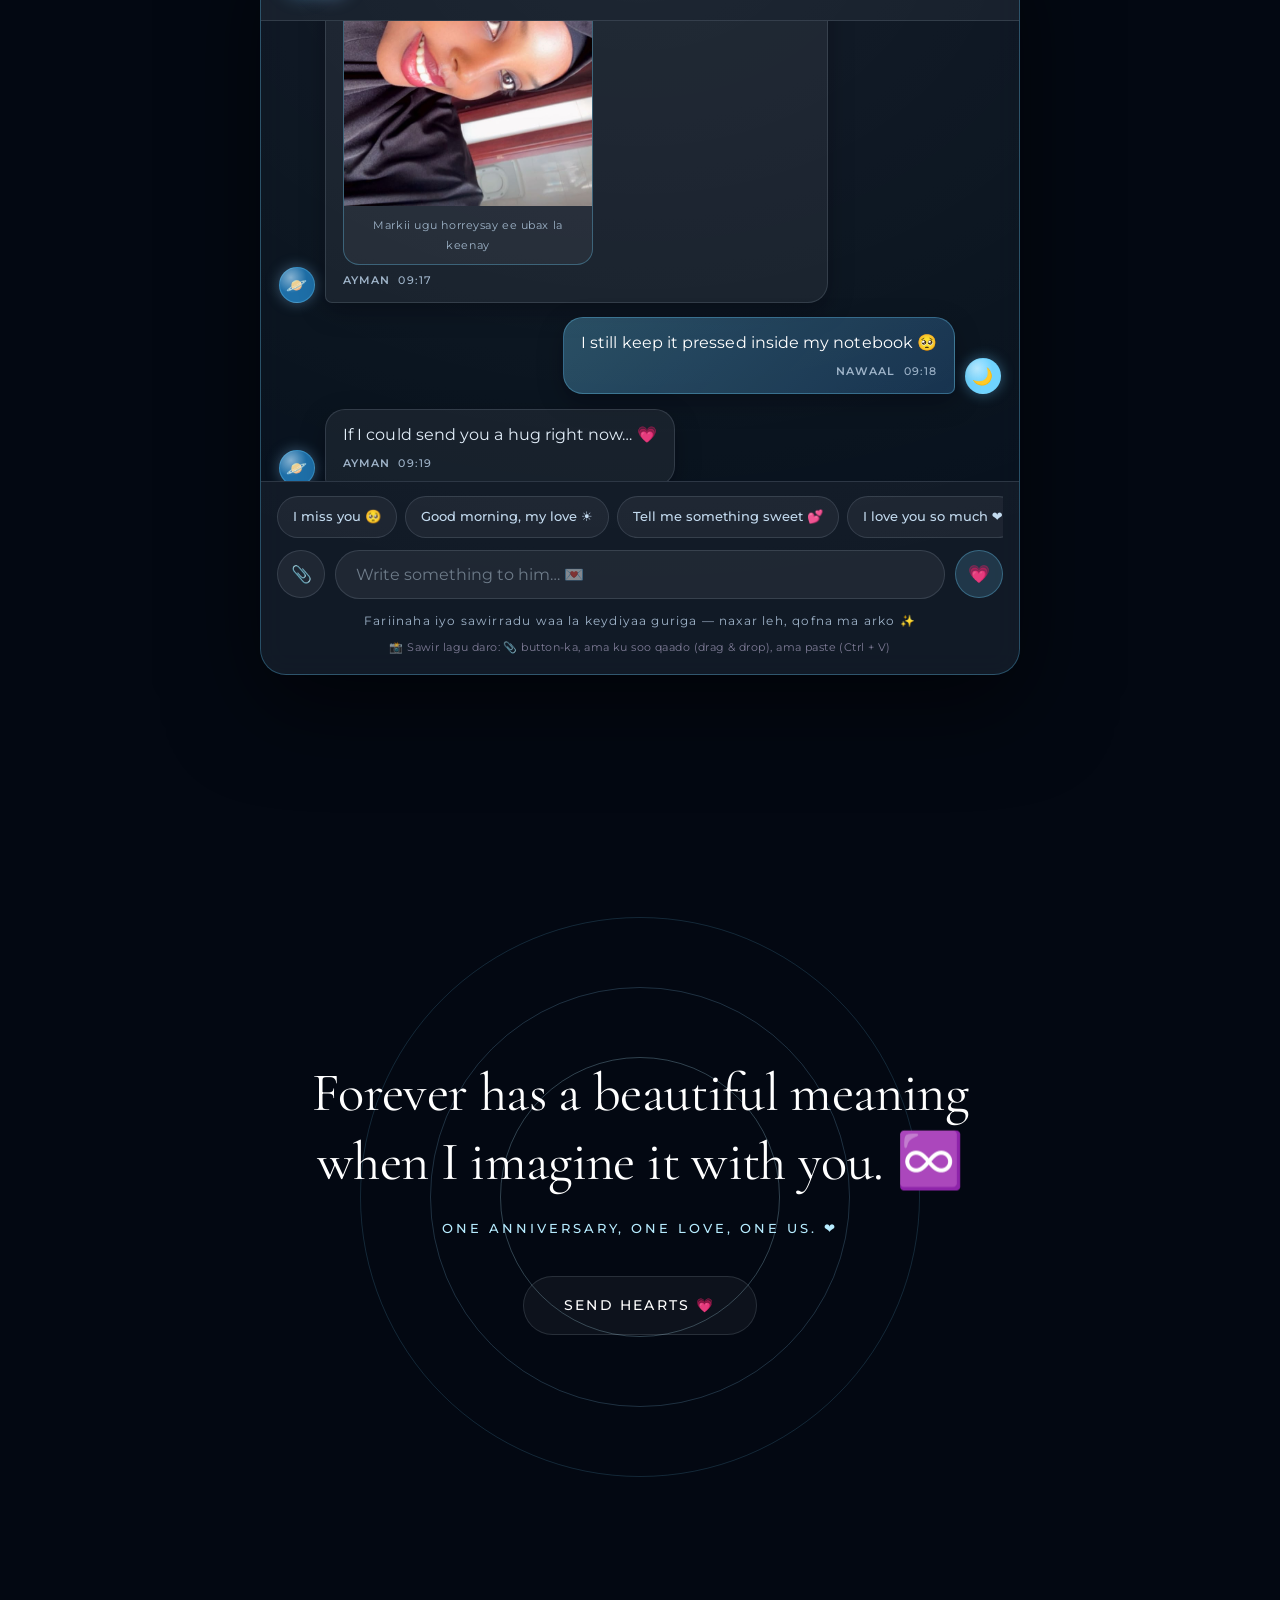
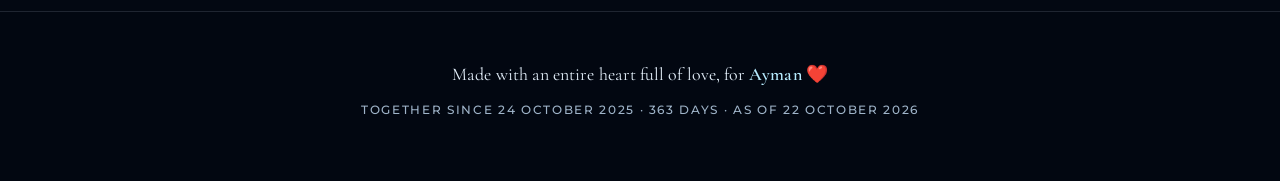
==== commit 955cd1d2: "Switch theme palette to light blue" ====
--- a/index.html
+++ b/index.html
@@ -3,7 +3,7 @@
 <head>
 <meta charset="UTF-8" />
 <meta name="viewport" content="width=device-width, initial-scale=1, viewport-fit=cover" />
-<meta name="theme-color" content="#050208" />
+<meta name="theme-color" content="#030812" />
 <title>💗 Our Anniversary — Nawaal &amp; Ayman</title>
 <meta name="description" content="An anniversary made for two hearts. Happy Anniversary, My Love." />
 <meta name="robots" content="noindex, nofollow" />
--- a/assets/css/style.css
+++ b/assets/css/style.css
@@ -1,31 +1,31 @@
 /* =========================================================
-   🌌 OUR LITTLE UNIVERSE — design system
-   Colors: deep purple · black · pink · silver
+   💙 OUR ANNIVERSARY — design system
+   Colors: deep navy · light blue · silver
    ========================================================= */
 
 :root {
-  --black:      #050208;
-  --ink:        #0a0414;
-  --purple-900: #14062b;
-  --purple-800: #1e0a3d;
-  --purple-700: #2d1060;
-  --purple-500: #6b3fa0;
-  --purple-300: #a985e8;
-  --pink:       #ff6fa5;
-  --pink-soft:  #ffa8c5;
-  --pink-deep:  #e0477f;
-  --silver:     #e2dfee;
-  --silver-dim: #a9a2c2;
-  --silver-soft:#c2bcd6;
-  --gold:       #f4d9a8;
-
-  --grad-pink:   linear-gradient(120deg, #ffa8c5 0%, #ff6fa5 45%, #b57bff 100%);
-  --grad-purple: linear-gradient(120deg, #a985e8 0%, #ff6fa5 100%);
+  --black:      #030812;
+  --ink:        #061120;
+  --purple-900: #06182a;
+  --purple-800: #08243d;
+  --purple-700: #0d3555;
+  --purple-500: #1e6fa8;
+  --purple-300: #8fd4ff;
+  --pink:       #6fd3ff;
+  --pink-soft:  #b7ecff;
+  --pink-deep:  #2f9ee0;
+  --silver:     #e2eef9;
+  --silver-dim: #9fb4c9;
+  --silver-soft:#c3dbef;
+  --gold:       #d8f1ff;
+
+  --grad-pink:   linear-gradient(120deg, #b7ecff 0%, #6fd3ff 45%, #4aa8ff 100%);
+  --grad-purple: linear-gradient(120deg, #8fd4ff 0%, #6fd3ff 100%);
 
   --glass:      rgba(255, 255, 255, 0.045);
   --glass-2:    rgba(255, 255, 255, 0.075);
-  --stroke:     rgba(217, 213, 228, 0.14);
-  --stroke-2:   rgba(255, 111, 165, 0.32);
+  --stroke:     rgba(203,226,241, 0.14);
+  --stroke-2:   rgba(111,211,255, 0.32);
 
   --font-script: "Great Vibes", "Segoe Script", cursive;
   --font-serif:  "Cormorant Garamond", Georgia, "Times New Roman", serif;
@@ -75,10 +75,10 @@
 button { font: inherit; color: inherit; cursor: pointer; }
 a { color: inherit; text-decoration: none; }
 
-::selection { background: var(--pink); color: #14041c; }
+::selection { background: var(--pink); color: #081624; }
 
 ::-webkit-scrollbar { width: 10px; }
-::-webkit-scrollbar-track { background: #07030e; }
+::-webkit-scrollbar-track { background: #040b16; }
 ::-webkit-scrollbar-thumb {
   background: linear-gradient(var(--purple-500), var(--pink-deep));
   border-radius: 99px;
@@ -106,19 +106,19 @@
 .nebula--1 {
   width: 52vw; height: 52vw; min-width: 340px; min-height: 340px;
   top: -12vw; left: -10vw;
-  background: radial-gradient(circle, rgba(139, 74, 210, .55), transparent 68%);
+  background: radial-gradient(circle, rgba(47,127,184, .55), transparent 68%);
   animation: drift1 26s var(--ease) infinite alternate;
 }
 .nebula--2 {
   width: 46vw; height: 46vw; min-width: 300px; min-height: 300px;
   bottom: -14vw; right: -8vw;
-  background: radial-gradient(circle, rgba(255, 111, 165, .40), transparent 68%);
+  background: radial-gradient(circle, rgba(111,211,255, .40), transparent 68%);
   animation: drift2 32s var(--ease) infinite alternate;
 }
 .nebula--3 {
   width: 34vw; height: 34vw; min-width: 240px; min-height: 240px;
   top: 38%; left: 52%;
-  background: radial-gradient(circle, rgba(64, 140, 255, .22), transparent 70%);
+  background: radial-gradient(circle, rgba(64,180,255, .22), transparent 70%);
   animation: drift3 38s var(--ease) infinite alternate;
 }
 @keyframes drift1 { to { transform: translate3d(9vw, 7vh, 0) scale(1.18); } }
@@ -131,7 +131,7 @@
   top: 0; left: 0;
   margin: -190px 0 0 -190px;
   border-radius: 50%;
-  background: radial-gradient(circle, rgba(255, 111, 165, .13), transparent 62%);
+  background: radial-gradient(circle, rgba(111,211,255, .13), transparent 62%);
   pointer-events: none;
   z-index: 1;
   opacity: 0;
@@ -152,8 +152,8 @@
   text-align: center;
   padding: 24px;
   background:
-    radial-gradient(120% 90% at 50% 0%, rgba(45, 16, 96, .85), transparent 60%),
-    radial-gradient(90% 70% at 50% 100%, rgba(224, 71, 127, .35), transparent 62%),
+    radial-gradient(120% 90% at 50% 0%, rgba(8,36,61, .85), transparent 60%),
+    radial-gradient(90% 70% at 50% 100%, rgba(47,158,224, .35), transparent 62%),
     var(--black);
   transition: opacity 1.1s var(--ease), visibility 1.1s;
 }
@@ -177,7 +177,7 @@
   line-height: 1.28;
   color: #fff;
   margin: 0 0 18px;
-  text-shadow: 0 0 44px rgba(255, 111, 165, .38);
+  text-shadow: 0 0 44px rgba(111,211,255, .38);
 }
 .loader__text {
   font-family: var(--font-serif);
@@ -197,7 +197,7 @@
 }
 .loader__fade {
   position: absolute; inset: 0;
-  background: radial-gradient(circle at 50% 50%, transparent 55%, rgba(5, 2, 8, .9) 100%);
+  background: radial-gradient(circle at 50% 50%, transparent 55%, rgba(3,8,18, .9) 100%);
   pointer-events: none;
 }
 
@@ -210,7 +210,7 @@
   padding: 16px 40px;
   border: 1px solid var(--stroke-2);
   border-radius: 999px;
-  background: rgba(255, 111, 165, .1);
+  background: rgba(111,211,255, .1);
   color: #fff;
   font-size: .86rem;
   font-weight: 500;
@@ -228,17 +228,17 @@
   z-index: -1;
 }
 .btn > * { position: relative; z-index: 1; }
-.btn:hover { transform: translateY(-3px); box-shadow: 0 14px 44px rgba(255, 111, 165, .32); }
+.btn:hover { transform: translateY(-3px); box-shadow: 0 14px 44px rgba(111,211,255, .32); }
 .btn:hover::after { opacity: 1; }
 .btn:active { transform: translateY(-1px) scale(.98); }
 
 .btn--glow {
-  box-shadow: 0 0 0 1px rgba(255, 168, 197, .25), 0 10px 50px rgba(255, 111, 165, .28);
+  box-shadow: 0 0 0 1px rgba(183,236,255, .25), 0 10px 50px rgba(111,211,255, .28);
   animation: btnPulse 3.4s ease-in-out infinite;
 }
 @keyframes btnPulse {
-  0%, 100% { box-shadow: 0 0 0 1px rgba(255, 168, 197, .22), 0 10px 46px rgba(255, 111, 165, .22); }
-  50%      { box-shadow: 0 0 0 1px rgba(255, 168, 197, .5), 0 16px 66px rgba(255, 111, 165, .46); }
+  0%, 100% { box-shadow: 0 0 0 1px rgba(183,236,255, .22), 0 10px 46px rgba(111,211,255, .22); }
+  50%      { box-shadow: 0 0 0 1px rgba(183,236,255, .5), 0 16px 66px rgba(111,211,255, .46); }
 }
 .btn--soft { border-color: var(--stroke); background: var(--glass); }
 .btn__spark { animation: twinkle 2.2s ease-in-out infinite; }
@@ -255,7 +255,7 @@
   justify-content: space-between;
   gap: 18px;
   padding: 0 clamp(16px, 4vw, 46px);
-  background: rgba(5, 2, 8, .55);
+  background: rgba(3,8,18, .55);
   backdrop-filter: blur(16px);
   -webkit-backdrop-filter: blur(16px);
   border-bottom: 1px solid transparent;
@@ -263,7 +263,7 @@
   transition: transform .8s var(--ease), background .4s ease, border-color .4s ease;
 }
 .nav.is-visible { transform: translateY(0); }
-.nav.is-scrolled { background: rgba(5, 2, 8, .85); border-color: var(--stroke); }
+.nav.is-scrolled { background: rgba(3,8,18, .85); border-color: var(--stroke); }
 
 .nav__logo { display: flex; align-items: center; gap: 10px; }
 .nav__logo-mark {
@@ -330,7 +330,7 @@
 }.nav__music:hover { border-color: var(--stroke-2); transform: scale(1.07); }
 .nav__music .ico { width: 18px; height: 18px; fill: none; stroke: var(--silver); stroke-width: 1.7; stroke-linecap: round; stroke-linejoin: round; }
 .nav__music .ico--off { display: none; }
-.nav__music[aria-pressed="true"] { background: rgba(255, 111, 165, .16); border-color: var(--stroke-2); }
+.nav__music[aria-pressed="true"] { background: rgba(111,211,255, .16); border-color: var(--stroke-2); }
 .nav__music[aria-pressed="true"] .ico--on { display: none; }
 .nav__music[aria-pressed="true"] .ico--off { display: block; }
 
@@ -359,7 +359,7 @@
   font-size: clamp(2rem, 5.6vw, 3.5rem);
   line-height: 1.16;
   color: #fff;
-  text-shadow: 0 0 46px rgba(169, 133, 232, .3);
+  text-shadow: 0 0 46px rgba(143,212,255, .3);
 }
 .sec-head__lead {
   margin: 0 auto;
@@ -396,7 +396,7 @@
   margin-bottom: 28px;
   border: 1px solid var(--stroke-2);
   border-radius: 999px;
-  background: rgba(255, 111, 165, .09);
+  background: rgba(111,211,255, .09);
   font-size: .8rem;
   font-weight: 500;
   letter-spacing: .16em;
@@ -407,12 +407,12 @@
   width: 7px; height: 7px;
   border-radius: 50%;
   background: var(--pink);
-  box-shadow: 0 0 0 0 rgba(255, 111, 165, .6);
+  box-shadow: 0 0 0 0 rgba(111,211,255, .6);
   animation: pulse 2.1s infinite;
 }
 @keyframes pulse {
-  70%  { box-shadow: 0 0 0 11px rgba(255, 111, 165, 0); }
-  100% { box-shadow: 0 0 0 0 rgba(255, 111, 165, 0); }
+  70%  { box-shadow: 0 0 0 11px rgba(111,211,255, 0); }
+  100% { box-shadow: 0 0 0 0 rgba(111,211,255, 0); }
 }
 .hero__title {
   margin: 0 0 22px;
@@ -422,7 +422,7 @@
   line-height: 1.12;
   letter-spacing: -.015em;
   color: #fff;
-  text-shadow: 0 0 60px rgba(255, 111, 165, .22);
+  text-shadow: 0 0 60px rgba(111,211,255, .22);
 }
 .hero__sub {
   margin: 0 0 48px;
@@ -454,7 +454,7 @@
 .countdown__cell:hover {
   transform: translateY(-5px);
   border-color: var(--stroke-2);
-  box-shadow: 0 14px 40px rgba(255, 111, 165, .16);
+  box-shadow: 0 14px 40px rgba(111,211,255, .16);
 }
 .countdown__cell b {
   display: block;
@@ -500,7 +500,7 @@
 }
 .mouse {
   width: 24px; height: 38px;
-  border: 1px solid rgba(217, 213, 228, .3);
+  border: 1px solid rgba(203,226,241, .3);
   border-radius: 14px;
   display: grid;
   justify-items: center;
@@ -544,9 +544,9 @@
 .planet:hover {
   transform: translateY(-10px);
   border-color: var(--stroke-2);
-  box-shadow: 0 26px 70px rgba(255, 111, 165, .18);
-}
-.planet.is-open { border-color: var(--stroke-2); box-shadow: 0 20px 60px rgba(255, 111, 165, .22); }
+  box-shadow: 0 26px 70px rgba(111,211,255, .18);
+}
+.planet.is-open { border-color: var(--stroke-2); box-shadow: 0 20px 60px rgba(111,211,255, .22); }
 
 .planet__stage {
   position: relative;
@@ -559,14 +559,14 @@
 .planet__orbit {
   position: absolute;
   inset: 0;
-  border: 1px dashed rgba(217, 213, 228, .18);
+  border: 1px dashed rgba(203,226,241, .18);
   border-radius: 50%;
   animation: spin 26s linear infinite;
 }
 .planet__orbit--inner {
   inset: 14%;
   border-style: solid;
-  border-color: rgba(255, 111, 165, .16);
+  border-color: rgba(111,211,255, .16);
   animation-duration: 17s;
   animation-direction: reverse;
 }
@@ -593,11 +593,11 @@
   background:
     radial-gradient(circle at 32% 28%, rgba(255, 255, 255, .55), transparent 46%),
     radial-gradient(circle at 70% 74%, rgba(0, 0, 0, .5), transparent 60%),
-    var(--planet-a, #ff6fa5);
+    var(--planet-a, #6fd3ff);
   box-shadow:
     inset -16px -18px 40px rgba(0, 0, 0, .55),
     inset 12px 10px 30px rgba(255, 255, 255, .18),
-    0 0 60px var(--planet-glow, rgba(255, 111, 165, .5));
+    0 0 60px var(--planet-glow, rgba(111,211,255, .5));
   transition: transform .5s var(--ease);
 }
 .planet__body:hover { transform: scale(1.09); }
@@ -605,7 +605,7 @@
   content: "";
   position: absolute; inset: -14%;
   border-radius: 50%;
-  background: radial-gradient(circle, transparent 58%, var(--planet-glow, rgba(255, 111, 165, .35)) 100%);
+  background: radial-gradient(circle, transparent 58%, var(--planet-glow, rgba(111,211,255, .35)) 100%);
   filter: blur(10px);
   opacity: .65;
   z-index: -1;
@@ -676,7 +676,7 @@
   left: 50%;
   top: 8px; bottom: 8px;
   width: 1px;
-  background: linear-gradient(180deg, transparent, rgba(255, 111, 165, .55), rgba(169, 133, 232, .45), transparent);
+  background: linear-gradient(180deg, transparent, rgba(111,211,255, .55), rgba(143,212,255, .45), transparent);
   transform: translateX(-50%);
 }
 .tl-item {
@@ -698,7 +698,7 @@
   width: 12px; height: 12px;
   border-radius: 50%;
   background: var(--pink);
-  box-shadow: 0 0 0 5px rgba(255, 111, 165, .16), 0 0 22px rgba(255, 111, 165, .8);
+  box-shadow: 0 0 0 5px rgba(111,211,255, .16), 0 0 22px rgba(111,211,255, .8);
 }
 .tl-item:nth-child(even)::before { right: auto; left: -6px; }
 .tl-item::after {
@@ -707,11 +707,11 @@
   top: 32px;
   right: 0;
   width: 46px; height: 1px;
-  background: linear-gradient(90deg, transparent, rgba(255, 168, 197, .55));
+  background: linear-gradient(90deg, transparent, rgba(183,236,255, .55));
 }
 .tl-item:nth-child(even)::after {
   right: auto; left: 0;
-  background: linear-gradient(270deg, transparent, rgba(255, 168, 197, .55));
+  background: linear-gradient(270deg, transparent, rgba(183,236,255, .55));
 }
 .tl-card {
   padding: 24px 26px;
@@ -725,7 +725,7 @@
 .tl-item:hover .tl-card {
   transform: translateY(-6px);
   border-color: var(--stroke-2);
-  box-shadow: 0 18px 50px rgba(169, 133, 232, .16);
+  box-shadow: 0 18px 50px rgba(143,212,255, .16);
 }
 .tl-date {
   display: inline-block;
@@ -770,7 +770,7 @@
 .mem:hover {
   transform: translateY(-8px) scale(1.015);
   border-color: var(--stroke-2);
-  box-shadow: 0 26px 64px rgba(255, 111, 165, .2);
+  box-shadow: 0 26px 64px rgba(111,211,255, .2);
 }
 .mem__img {
   position: absolute; inset: 0;
@@ -787,13 +787,13 @@
   gap: 6px;
   align-content: center;
   font-size: 2.4rem;
-  background: linear-gradient(150deg, var(--ph-a, #6b3fa0), var(--ph-b, #ff6fa5));
+  background: linear-gradient(150deg, var(--ph-a, #1e6fa8), var(--ph-b, #6fd3ff));
   opacity: .92;
 }
 .mem__ph span { font-size: .74rem; font-weight: 500; letter-spacing: .16em; text-transform: uppercase; color: rgba(255, 255, 255, .88); }
 .mem__veil {
   position: absolute; inset: 0;
-  background: linear-gradient(180deg, transparent 38%, rgba(5, 2, 8, .92) 100%);
+  background: linear-gradient(180deg, transparent 38%, rgba(3,8,18, .92) 100%);
   z-index: 2;
 }
 .mem__cap {
@@ -822,7 +822,7 @@
   width: 30px; height: 30px;
   display: grid; place-items: center;
   border-radius: 50%;
-  background: rgba(5, 2, 8, .55);
+  background: rgba(3,8,18, .55);
   border: 1px solid var(--stroke);
   font-size: .8rem;
   opacity: 0;
@@ -852,9 +852,9 @@
   position: absolute;
   inset: 0;
   border-radius: 18px;
-  background: linear-gradient(150deg, #3a1560, #1c0a34);
+  background: linear-gradient(150deg, #0a2f4d, #061a2e);
   border: 1px solid var(--stroke-2);
-  box-shadow: 0 26px 70px rgba(0, 0, 0, .55), inset 0 0 60px rgba(255, 111, 165, .12);
+  box-shadow: 0 26px 70px rgba(0, 0, 0, .55), inset 0 0 60px rgba(111,211,255, .12);
   display: flex;
   flex-direction: column;
   align-items: center;
@@ -877,7 +877,7 @@
   position: absolute;
   top: 0; left: 0;
   width: 100%; height: 52%;
-  background: linear-gradient(160deg, #4a1c78, #2a0f47);
+  background: linear-gradient(160deg, #0d3f63, #08283f);
   clip-path: polygon(0 0, 100% 0, 50% 100%);
   transform-origin: top center;
   transition: transform .8s var(--ease), opacity .8s ease;
@@ -888,7 +888,7 @@
   position: relative;
   z-index: 4;
   font-size: 2.4rem;
-  filter: drop-shadow(0 6px 16px rgba(255, 111, 165, .6));
+  filter: drop-shadow(0 6px 16px rgba(111,211,255, .6));
   animation: sealPulse 2.8s ease-in-out infinite;
 }
 @keyframes sealPulse {
@@ -930,7 +930,7 @@
   border: 1px solid var(--stroke);
   background:
     linear-gradient(180deg, rgba(255, 255, 255, .07), rgba(255, 255, 255, .02)),
-    rgba(20, 6, 43, .72);
+    rgba(6,24,42, .72);
   backdrop-filter: blur(14px);
   -webkit-backdrop-filter: blur(14px);
   box-shadow: 0 30px 80px rgba(0, 0, 0, .5);
@@ -956,7 +956,7 @@
   font-family: var(--font-serif);
   font-size: clamp(1.08rem, 2.7vw, 1.3rem);
   line-height: 1.82;
-  color: #efeaf7;
+  color: #eef6fc;
   opacity: 0;
   transform: translateY(14px);
   animation: lineIn .9s var(--ease) forwards;
@@ -1003,13 +1003,13 @@
 .dream:hover {
   transform: translateY(-8px);
   border-color: var(--stroke-2);
-  box-shadow: 0 24px 60px rgba(169, 133, 232, .2);
+  box-shadow: 0 24px 60px rgba(143,212,255, .2);
 }
 .dream__icon {
   font-size: 2.3rem;
   display: block;
   margin-bottom: 14px;
-  filter: drop-shadow(0 6px 16px rgba(255, 111, 165, .45));
+  filter: drop-shadow(0 6px 16px rgba(111,211,255, .45));
   transition: transform .5s var(--ease);
 }
 .dream:hover .dream__icon { transform: scale(1.18) rotate(-6deg); }
@@ -1033,7 +1033,7 @@
   text-align: center;
   border: 1px solid var(--stroke);
   border-radius: 26px;
-  background: radial-gradient(120% 120% at 50% 0%, rgba(255, 111, 165, .16), rgba(255, 255, 255, .02));
+  background: radial-gradient(120% 120% at 50% 0%, rgba(111,211,255, .16), rgba(255, 255, 255, .02));
 }
 .future-quote p {
   margin: 0;
@@ -1066,12 +1066,12 @@
   position: absolute;
   width: min(78vw, 560px);
   aspect-ratio: 1;
-  border: 1px solid rgba(255, 111, 165, .16);
+  border: 1px solid rgba(111,211,255, .16);
   border-radius: 50%;
   animation: ringPulse 7s ease-in-out infinite;
 }
-.finale__rings i:nth-child(2) { width: min(58vw, 420px); animation-delay: .8s; border-color: rgba(169, 133, 232, .2); }
-.finale__rings i:nth-child(3) { width: min(38vw, 280px); animation-delay: 1.6s; border-color: rgba(255, 168, 197, .26); }
+.finale__rings i:nth-child(2) { width: min(58vw, 420px); animation-delay: .8s; border-color: rgba(143,212,255, .2); }
+.finale__rings i:nth-child(3) { width: min(38vw, 280px); animation-delay: 1.6s; border-color: rgba(183,236,255, .26); }
 @keyframes ringPulse {
   0%, 100% { transform: scale(.9); opacity: .35; }
   50%      { transform: scale(1.06); opacity: .9; }
@@ -1100,7 +1100,7 @@
   padding: 46px 20px 60px;
   text-align: center;
   border-top: 1px solid var(--stroke);
-  background: rgba(5, 2, 8, .6);
+  background: rgba(3,8,18, .6);
 }
 .footer p { margin: 0; font-family: var(--font-serif); font-size: 1.12rem; color: var(--silver); }
 .footer b { color: var(--pink-soft); font-weight: 600; }
@@ -1122,7 +1122,7 @@
   display: grid;
   place-items: center;
   padding: 22px;
-  background: rgba(3, 1, 6, .92);
+  background: rgba(2,6,14, .92);
   backdrop-filter: blur(10px);
   -webkit-backdrop-filter: blur(10px);
   animation: fadeIn .4s ease both;
@@ -1155,7 +1155,7 @@
   border-radius: 18px;
   border: 1px solid var(--stroke-2);
   font-size: 4rem;
-  background: linear-gradient(150deg, var(--ph-a, #6b3fa0), var(--ph-b, #ff6fa5));
+  background: linear-gradient(150deg, var(--ph-a, #1e6fa8), var(--ph-b, #6fd3ff));
   box-shadow: 0 34px 90px rgba(0, 0, 0, .6);
 }
 .lightbox__ph span {
@@ -1184,7 +1184,7 @@
   font-size: 1.1rem;
   transition: transform .3s var(--ease), background .3s ease;
 }
-.lightbox__close:hover { transform: rotate(90deg); background: rgba(255, 111, 165, .22); }
+.lightbox__close:hover { transform: rotate(90deg); background: rgba(111,211,255, .22); }
 
 /* ---------- Toast ---------- */
 .toast {
@@ -1196,7 +1196,7 @@
   padding: 13px 26px;
   border-radius: 999px;
   border: 1px solid var(--stroke-2);
-  background: rgba(20, 6, 43, .92);
+  background: rgba(6,24,42, .92);
   backdrop-filter: blur(10px);
   color: var(--pink-soft);
   font-size: .84rem;
@@ -1240,7 +1240,7 @@
     flex-direction: column;
     gap: 0;
     padding: 10px 22px 20px;
-    background: rgba(5, 2, 8, .96);
+    background: rgba(3,8,18, .96);
     backdrop-filter: blur(18px);
     border-bottom: 1px solid var(--stroke);
     transform: translateY(-130%);
@@ -1248,7 +1248,7 @@
     transition: transform .5s var(--ease), visibility .5s;
   }
   .nav__links.is-open { transform: translateY(0); visibility: visible; }
-  .nav__links a { padding: 13px 0; border-bottom: 1px solid rgba(217, 213, 228, .08); }
+  .nav__links a { padding: 13px 0; border-bottom: 1px solid rgba(203,226,241, .08); }
   .nav__links a::after { display: none; }
 
   .timeline::before { left: 7px; }
@@ -1261,7 +1261,7 @@
   .tl-item::before { right: auto; left: 1px; }
   .tl-item::after, .tl-item:nth-child(even)::after {
     left: 13px; right: auto; width: 27px;
-    background: linear-gradient(90deg, rgba(255, 168, 197, .55), transparent);
+    background: linear-gradient(90deg, rgba(183,236,255, .55), transparent);
   }
 
   .countdown__cell { min-width: 74px; padding: 13px 8px; }
--- a/assets/css/gate.css
+++ b/assets/css/gate.css
@@ -9,8 +9,8 @@
   place-items: center;
   padding: clamp(18px, 5vw, 40px);
   background:
-    radial-gradient(120% 90% at 50% 0%, rgba(45, 16, 96, .92), transparent 62%),
-    radial-gradient(90% 70% at 50% 100%, rgba(224, 71, 127, .38), transparent 64%),
+    radial-gradient(120% 90% at 50% 0%, rgba(8,36,61, .92), transparent 62%),
+    radial-gradient(90% 70% at 50% 100%, rgba(47,158,224, .38), transparent 64%),
     var(--black);
   overflow-y: auto;
   transition: opacity .8s var(--ease), visibility .8s;
@@ -30,7 +30,7 @@
   border-radius: 28px;
   background:
     radial-gradient(120% 90% at 50% 0%, rgba(255, 255, 255, .08), rgba(255, 255, 255, .02)),
-    rgba(12, 5, 26, .82);
+    rgba(5,18,32, .82);
   backdrop-filter: blur(16px);
   -webkit-backdrop-filter: blur(16px);
   box-shadow: 0 30px 90px rgba(0, 0, 0, .6);
@@ -99,11 +99,11 @@
   text-align: center;
   transition: border-color .3s ease, box-shadow .3s ease, background .3s ease;
 }
-.gate__input::placeholder { color: rgba(217, 213, 228, .35); letter-spacing: .2em; }
+.gate__input::placeholder { color: rgba(203,226,241, .35); letter-spacing: .2em; }
 .gate__input:focus {
   outline: none;
   border-color: var(--pink);
-  box-shadow: 0 0 0 4px rgba(255, 111, 165, .18);
+  box-shadow: 0 0 0 4px rgba(111,211,255, .18);
   background: rgba(255, 255, 255, .09);
 }
 .gate__input.is-bad { border-color: #ff6b8a; box-shadow: 0 0 0 4px rgba(255, 107, 138, .16); }
@@ -113,7 +113,7 @@
   margin: 6px 0 0;
   font-size: .96rem;
   font-weight: 500;
-  color: #ff9db8;
+  color: #9fdcff;
 }
 .gate__msg.is-ok { color: #8ef0b5; }
 .gate__submit { margin-top: 8px; }
@@ -136,7 +136,7 @@
 .gate__opt:hover:not(:disabled) {
   transform: translateX(6px);
   border-color: var(--stroke-2);
-  background: rgba(255, 111, 165, .12);
+  background: rgba(111,211,255, .12);
   color: #fff;
 }
 .gate__opt.is-right {
@@ -148,7 +148,7 @@
 .gate__opt.is-wrong {
   border-color: #ff6b8a;
   background: rgba(255, 107, 138, .14);
-  color: #ffe3e9;
+  color: #e3f7ff;
   animation: gateShake .45s ease;
 }
 .gate__opt:disabled { cursor: default; opacity: .95; }
--- a/assets/css/chat.css
+++ b/assets/css/chat.css
@@ -10,7 +10,7 @@
   overflow: hidden;
   background:
     radial-gradient(120% 90% at 50% 0%, rgba(255, 255, 255, .07), rgba(255, 255, 255, .015)),
-    rgba(10, 4, 22, .72);
+    rgba(5,16,30, .72);
   backdrop-filter: blur(14px);
   -webkit-backdrop-filter: blur(14px);
   box-shadow: 0 30px 90px rgba(0, 0, 0, .55);
@@ -34,13 +34,13 @@
   font-size: 1.2rem;
   border: 2px solid var(--purple-700);
   background: radial-gradient(circle at 32% 28%, rgba(255, 255, 255, .5), transparent 46%), var(--pink);
-  box-shadow: 0 0 18px rgba(255, 111, 165, .35);
+  box-shadow: 0 0 18px rgba(111,211,255, .35);
 }
 .chat__face--b {
   margin-left: -14px;
   border-color: var(--purple-500);
   background: radial-gradient(circle at 32% 28%, rgba(255, 255, 255, .5), transparent 46%), var(--purple-500);
-  box-shadow: 0 0 18px rgba(169, 133, 232, .4);
+  box-shadow: 0 0 18px rgba(143,212,255, .4);
 }
 .chat__who { display: flex; flex-direction: column; gap: 3px; min-width: 0; }
 .chat__names {
@@ -124,12 +124,12 @@
   font-size: 1.05rem;
   border: 1px solid var(--stroke-2);
   background: radial-gradient(circle at 32% 28%, rgba(255, 255, 255, .45), transparent 46%), var(--purple-500);
-  box-shadow: 0 0 14px rgba(169, 133, 232, .35);
+  box-shadow: 0 0 14px rgba(143,212,255, .35);
 }
 .msg--me .msg__avatar {
   border-color: var(--stroke-2);
   background: radial-gradient(circle at 32% 28%, rgba(255, 255, 255, .5), transparent 46%), var(--pink);
-  box-shadow: 0 0 14px rgba(255, 111, 165, .4);
+  box-shadow: 0 0 14px rgba(111,211,255, .4);
 }
 
 .msg__bubble {
@@ -147,7 +147,7 @@
 .msg__bubble--me {
   border-bottom-right-radius: 7px;
   border-color: var(--stroke-2);
-  background: linear-gradient(135deg, rgba(255, 111, 165, .30), rgba(181, 123, 255, .22));
+  background: linear-gradient(135deg, rgba(111,211,255, .30), rgba(74,168,255, .22));
   color: #fff;
 }
 .msg__text {
@@ -265,7 +265,7 @@
 .chat__chip:hover {
   transform: translateY(-2px);
   border-color: var(--stroke-2);
-  background: rgba(255, 111, 165, .14);
+  background: rgba(111,211,255, .14);
   color: #fff;
 }
 
@@ -304,7 +304,7 @@
   padding: 0;
   border: none;
   border-radius: 50%;
-  background: rgba(5, 2, 8, .78);
+  background: rgba(3,8,18, .78);
   color: #fff;
   font-size: .7rem;
   line-height: 1;
@@ -316,7 +316,7 @@
 .chat-shell.is-drop {
   outline: 2px dashed var(--pink);
   outline-offset: -6px;
-  box-shadow: 0 0 0 6px rgba(255, 111, 165, .12), 0 30px 90px rgba(0, 0, 0, .55);
+  box-shadow: 0 0 0 6px rgba(111,211,255, .12), 0 30px 90px rgba(0, 0, 0, .55);
 }
 .chat-shell.is-drop .chat__foot::before {
   content: "📸 Sawirka halkan ka soo daale";
@@ -325,7 +325,7 @@
   padding: 9px 14px;
   border-radius: 12px;
   border: 1px dashed var(--stroke-2);
-  background: rgba(255, 111, 165, .12);
+  background: rgba(111,211,255, .12);
   color: #fff;
   font-size: .78rem;
   font-weight: 600;
@@ -346,12 +346,12 @@
   font-size: 1rem;
   transition: border-color .3s ease, box-shadow .3s ease, background .3s ease;
 }
-.chat__input::placeholder { color: rgba(217, 213, 228, .45); }
+.chat__input::placeholder { color: rgba(203,226,241, .45); }
 .chat__input:focus {
   outline: none;
   border-color: var(--pink);
   background: rgba(255, 255, 255, .09);
-  box-shadow: 0 0 0 4px rgba(255, 111, 165, .16);
+  box-shadow: 0 0 0 4px rgba(111,211,255, .16);
 }
 .chat__attach {
   flex: 0 0 auto;
@@ -368,7 +368,7 @@
 }
 .chat__attach:hover {
   transform: translateY(-2px) scale(1.06);
-  background: rgba(176, 123, 255, .18);
+  background: rgba(95,184,255, .18);
   color: #fff;
   box-shadow: 0 10px 26px rgba(0, 0, 0, .35);
 }
@@ -378,7 +378,7 @@
   width: 48px; height: 48px;
   border-radius: 50%;
   border: 1px solid var(--stroke-2);
-  background: rgba(255, 111, 165, .16);
+  background: rgba(111,211,255, .16);
   color: #fff;
   font-size: 1.1rem;
   display: grid;
@@ -388,7 +388,7 @@
 .chat__send:hover {
   transform: scale(1.08);
   background: var(--grad-pink);
-  box-shadow: 0 10px 30px rgba(255, 111, 165, .35);
+  box-shadow: 0 10px 30px rgba(111,211,255, .35);
 }
 .chat__send:active { transform: scale(.96); }
 
@@ -432,7 +432,7 @@
 .msg__act:hover {
   transform: translateY(-2px);
   border-color: var(--stroke-2);
-  background: rgba(255, 111, 165, .18);
+  background: rgba(111,211,255, .18);
   color: #fff;
 }
 
--- a/assets/css/cake.css
+++ b/assets/css/cake.css
@@ -10,8 +10,8 @@
   padding: clamp(18px, 5vw, 40px);
   overflow-y: auto;
   background:
-    radial-gradient(120% 90% at 50% 0%, rgba(45, 16, 96, .92), transparent 62%),
-    radial-gradient(90% 70% at 50% 100%, rgba(224, 71, 127, .4), transparent 64%),
+    radial-gradient(120% 90% at 50% 0%, rgba(8,36,61, .92), transparent 62%),
+    radial-gradient(90% 70% at 50% 100%, rgba(47,158,224, .4), transparent 64%),
     var(--black);
   transition: opacity .9s var(--ease), visibility .9s;
 }
@@ -43,7 +43,7 @@
   font-size: clamp(2.6rem, 9vw, 5rem);
   line-height: 1.18;
   color: #fff;
-  text-shadow: 0 0 50px rgba(255, 111, 165, .45);
+  text-shadow: 0 0 50px rgba(111,211,255, .45);
 }
 .cake__names {
   margin: 6px 0 0;
@@ -86,7 +86,7 @@
   width: 260px; height: 200px;
   margin-left: -130px;
   border-radius: 50%;
-  background: radial-gradient(circle, rgba(255, 196, 120, .35), transparent 68%);
+  background: radial-gradient(circle, rgba(111, 211, 255, .35), transparent 68%);
   filter: blur(12px);
   animation: glowPulse 3.4s ease-in-out infinite;
 }
@@ -109,7 +109,7 @@
   width: 13px;
   height: 44px;
   border-radius: 3px;
-  background: repeating-linear-gradient(135deg, #fff 0 7px, #ff6fa5 7px 14px);
+  background: repeating-linear-gradient(135deg, #fff 0 7px, #6fd3ff 7px 14px);
   box-shadow: 0 2px 8px rgba(0, 0, 0, .4);
 }
 .candle::after {
@@ -119,7 +119,7 @@
   width: 17px; height: 5px;
   margin-left: -8.5px;
   border-radius: 3px;
-  background: #f4d9a8;
+  background: #d8f1ff;
 }
 .candle__flame {
   position: absolute;
@@ -175,7 +175,7 @@
   left: 50%;
   transform: translateX(-50%);
   border-radius: 12px 12px 14px 14px;
-  background: linear-gradient(180deg, #ffe9f1 0%, #ffc0d8 26%, #e2799f 100%);
+  background: linear-gradient(180deg, #e9f8ff 0%, #c4ecff 26%, #2f9ee0 100%);
   box-shadow:
     inset 0 -12px 24px rgba(0, 0, 0, .22),
     inset 0 8px 18px rgba(255, 255, 255, .5),
@@ -184,17 +184,17 @@
 .cake__layer--top {
   top: 82px;
   width: 148px; height: 56px;
-  background: linear-gradient(180deg, #fff3f7 0%, #ffc9dd 30%, #e87ba2 100%);
+  background: linear-gradient(180deg, #f3fbff 0%, #cdefff 30%, #3fa2e0 100%);
 }
 .cake__layer--mid {
   top: 136px;
   width: 190px; height: 62px;
-  background: linear-gradient(180deg, #f3d7ff 0%, #cda6ff 32%, #8a53c9 100%);
+  background: linear-gradient(180deg, #d7f3ff 0%, #a6dcff 32%, #2f7fb8 100%);
 }
 .cake__layer--bottom {
   top: 196px;
   width: 232px; height: 70px;
-  background: linear-gradient(180deg, #ffe0b3 0%, #f0a86a 34%, #b45c33 100%);
+  background: linear-gradient(180deg, #dff4ff 0%, #8fd4ff 34%, #2f7fb8 100%);
 }
 
 .cake__drip {
@@ -205,17 +205,17 @@
 .cake__layer--top .cake__drip {
   top: -8px;
   width: 30px; height: 26px;
-  background: linear-gradient(180deg, #fff6fa, #ffc9dd);
+  background: linear-gradient(180deg, #f6fcff, #cdefff);
 }
 .cake__layer--mid .cake__drip {
   top: -7px;
   width: 26px; height: 24px;
-  background: linear-gradient(180deg, #f7e9ff, #cda6ff);
+  background: linear-gradient(180deg, #e9f7ff, #a6dcff);
 }
 .cake__layer--bottom .cake__drip {
   top: -6px;
   width: 24px; height: 22px;
-  background: linear-gradient(180deg, #fff0d8, #f0a86a);
+  background: linear-gradient(180deg, #f0fbff, #8fd4ff);
 }
 
 .cake__plate {
@@ -224,7 +224,7 @@
   width: 280px; height: 30px;
   margin-left: -140px;
   border-radius: 50%;
-  background: linear-gradient(180deg, #efeaf7, #9b95b3);
+  background: linear-gradient(180deg, #eef6fc, #9fb4c9);
   box-shadow: 0 16px 40px rgba(0, 0, 0, .5);
 }
 .cake__sugar {
--- a/assets/css/animations.css
+++ b/assets/css/animations.css
@@ -11,9 +11,9 @@
   z-index: 120;
   transform: scaleX(0);
   transform-origin: 0 50%;
-  background: linear-gradient(90deg, #ff6fa5, #b57bff, #ffa8c5, #ff6fa5);
+  background: linear-gradient(90deg, #6fd3ff, #4aa8ff, #b7ecff, #6fd3ff);
   background-size: 220% 100%;
-  box-shadow: 0 0 18px rgba(255, 111, 165, .55);
+  box-shadow: 0 0 18px rgba(111,211,255, .55);
   pointer-events: none;
   opacity: 0;
   transition: transform .12s linear, opacity .45s ease;
@@ -50,7 +50,7 @@
   height: 2px;
   margin: 16px auto 0;
   border-radius: 2px;
-  background: linear-gradient(90deg, transparent, #ff6fa5, #b57bff, transparent);
+  background: linear-gradient(90deg, transparent, #6fd3ff, #4aa8ff, transparent);
   transform: scaleX(0);
   transform-origin: center;
   transition: transform 1s var(--ease) .18s;
@@ -65,7 +65,7 @@
   position: absolute;
   inset: 6% -12% auto;
   height: 62%;
-  background: radial-gradient(ellipse at center, rgba(255, 111, 165, .12), transparent 68%);
+  background: radial-gradient(ellipse at center, rgba(111,211,255, .12), transparent 68%);
   filter: blur(26px);
   pointer-events: none;
   z-index: -1;
@@ -129,8 +129,8 @@
   animation: musicPulse 2.6s ease-in-out infinite;
 }
 @keyframes musicPulse {
-  0%, 100% { box-shadow: 0 0 0 0 rgba(255, 111, 165, 0); }
-  50%      { box-shadow: 0 0 0 6px rgba(255, 111, 165, .12); }
+  0%, 100% { box-shadow: 0 0 0 0 rgba(111,211,255, 0); }
+  50%      { box-shadow: 0 0 0 6px rgba(111,211,255, .12); }
 }
 
 /* ---------- Memory sheen ---------- */
@@ -149,8 +149,8 @@
 /* ---------- Finale glow ---------- */
 .finale__title { animation: titleGlow 6s ease-in-out infinite; }
 @keyframes titleGlow {
-  0%, 100% { text-shadow: 0 0 38px rgba(255, 111, 165, .22); }
-  50%      { text-shadow: 0 0 80px rgba(255, 111, 165, .55); }
+  0%, 100% { text-shadow: 0 0 38px rgba(111,211,255, .22); }
+  50%      { text-shadow: 0 0 80px rgba(111,211,255, .55); }
 }
 
 /* ---------- Loader polish ---------- */
@@ -163,7 +163,7 @@
   width: min(82vw, 540px);
   aspect-ratio: 1;
   transform: translateX(-50%);
-  background: radial-gradient(circle, rgba(255, 111, 165, .18), transparent 66%);
+  background: radial-gradient(circle, rgba(111,211,255, .18), transparent 66%);
   filter: blur(34px);
   z-index: -1;
   animation: haloPulse 5.5s ease-in-out infinite;
@@ -174,7 +174,7 @@
 }
 @supports ((-webkit-background-clip: text) or (background-clip: text)) {
   .loader__eyebrow {
-    background-image: linear-gradient(90deg, rgba(217, 213, 228, .55), #fff, rgba(217, 213, 228, .55));
+    background-image: linear-gradient(90deg, rgba(203,226,241, .55), #fff, rgba(203,226,241, .55));
     background-size: 220% auto;
     -webkit-background-clip: text;
     background-clip: text;
@@ -192,8 +192,8 @@
   position: absolute;
   inset: 0;
   background:
-    radial-gradient(circle at 28% 28%, rgba(255, 111, 165, .18), transparent 42%),
-    radial-gradient(circle at 72% 74%, rgba(169, 133, 232, .18), transparent 44%);
+    radial-gradient(circle at 28% 28%, rgba(111,211,255, .18), transparent 42%),
+    radial-gradient(circle at 72% 74%, rgba(143,212,255, .18), transparent 44%);
   filter: blur(36px);
   pointer-events: none;
   animation: gateDrift 16s ease-in-out infinite alternate;
--- a/assets/css/premium.css
+++ b/assets/css/premium.css
@@ -1,6 +1,6 @@
 :root {
-  --pink-rgb: 255, 111, 165;
-  --purple-rgb: 181, 123, 255;
+  --pink-rgb: 111, 211, 255;
+  --purple-rgb: 74, 168, 255;
 }
 
 body::after {
@@ -39,7 +39,7 @@
     transparent 92deg,
     rgba(var(--purple-rgb), .15) 148deg,
     transparent 210deg,
-    rgba(96, 165, 250, .10) 268deg,
+    rgba(111,211,255, .10) 268deg,
     transparent 330deg
   );
   filter: blur(64px);
@@ -101,7 +101,7 @@
   position: absolute;
   inset: 0;
   border-radius: inherit;
-  background: radial-gradient(260px circle at var(--mx) var(--my), rgba(255, 168, 197, .17), transparent 62%);
+  background: radial-gradient(260px circle at var(--mx) var(--my), rgba(183,236,255, .17), transparent 62%);
   opacity: 0;
   transition: opacity .45s ease;
   pointer-events: none;
@@ -202,7 +202,7 @@
   width: 36px;
   height: 36px;
   margin: -18px 0 0 -18px;
-  border: 1px solid rgba(255, 168, 197, .55);
+  border: 1px solid rgba(183,236,255, .55);
   background: transparent;
   transition: width .3s var(--ease), height .3s var(--ease), margin .3s var(--ease),
               background .3s ease, border-color .3s ease, opacity .3s ease;
@@ -212,7 +212,7 @@
   width: 58px;
   height: 58px;
   margin: -29px 0 0 -29px;
-  border-color: rgba(255, 168, 197, .85);
+  border-color: rgba(183,236,255, .85);
   background: rgba(var(--pink-rgb), .09);
 }
 
@@ -267,7 +267,7 @@
   width: 100%;
   height: 100%;
   border-radius: 50%;
-  background: rgba(10, 4, 22, .92);
+  background: rgba(5,16,30, .92);
   color: #fff;
   font-size: 1.05rem;
   transition: background .3s ease;
